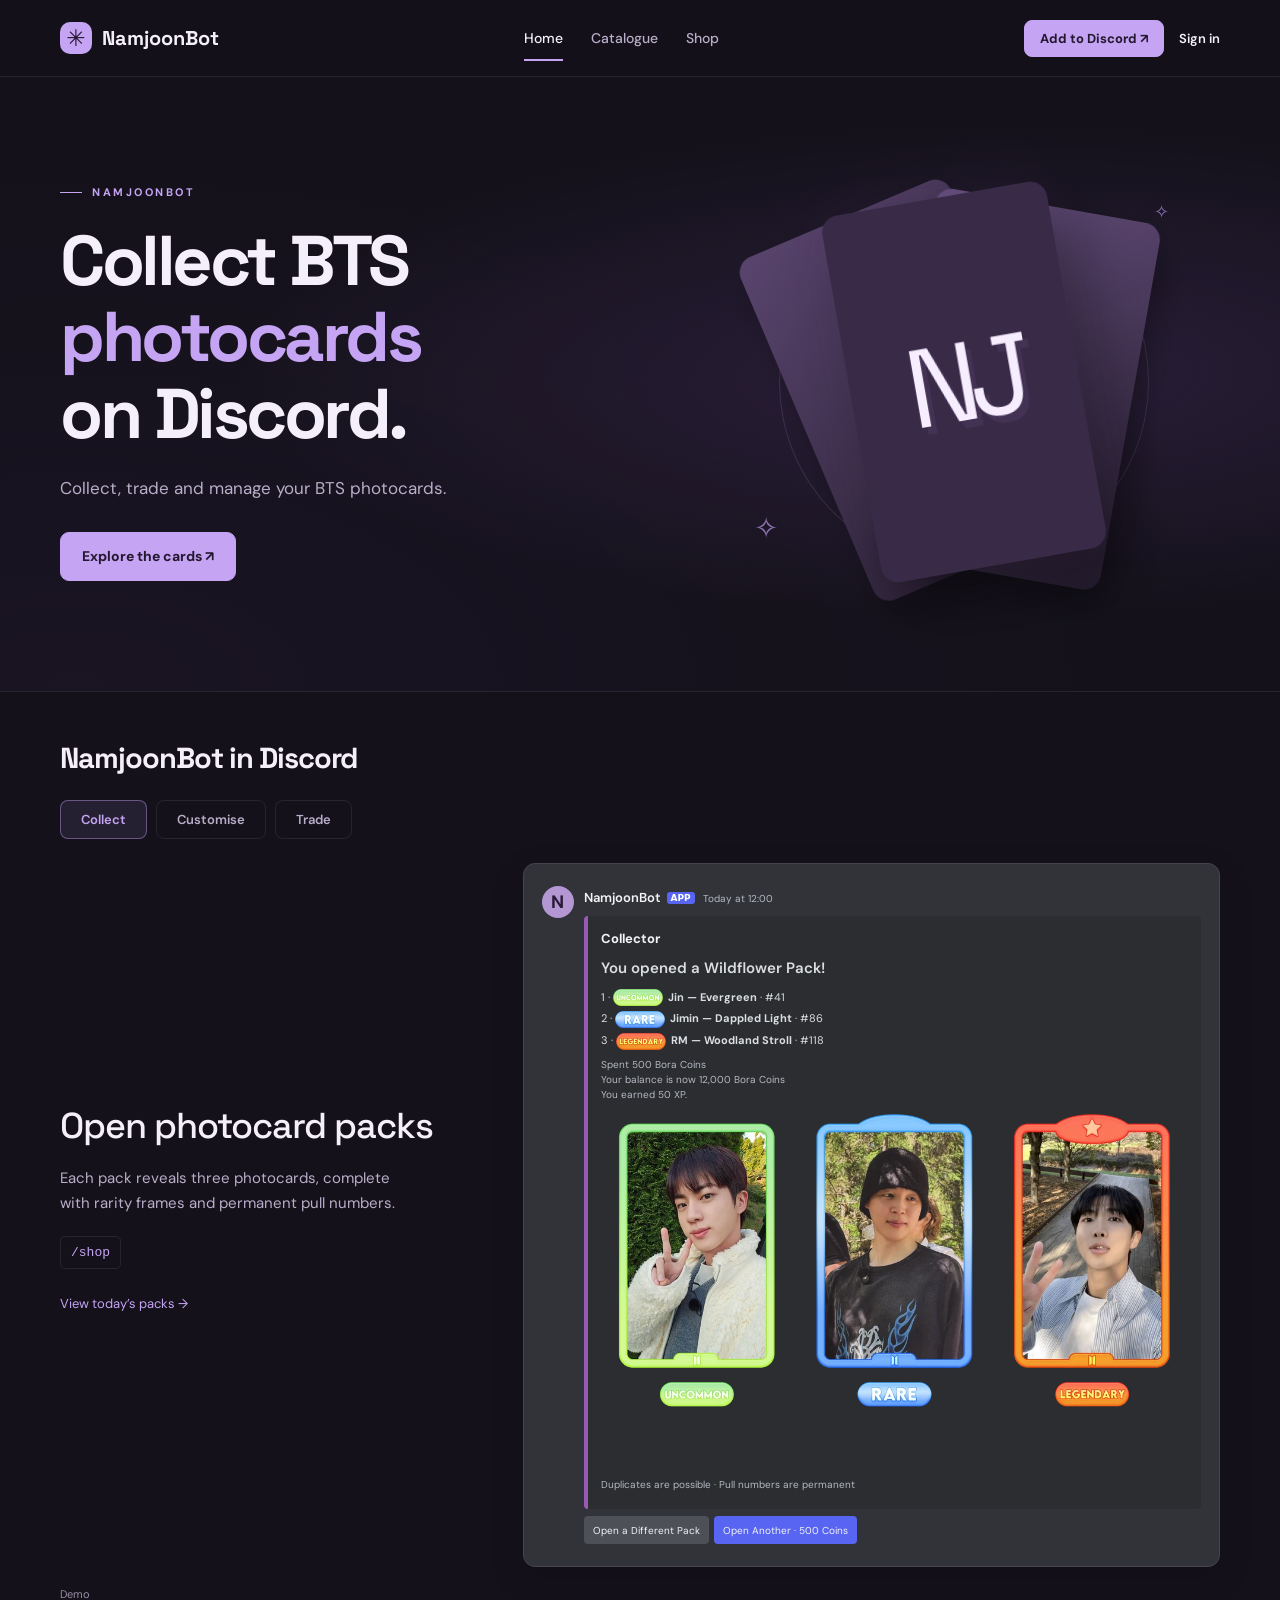
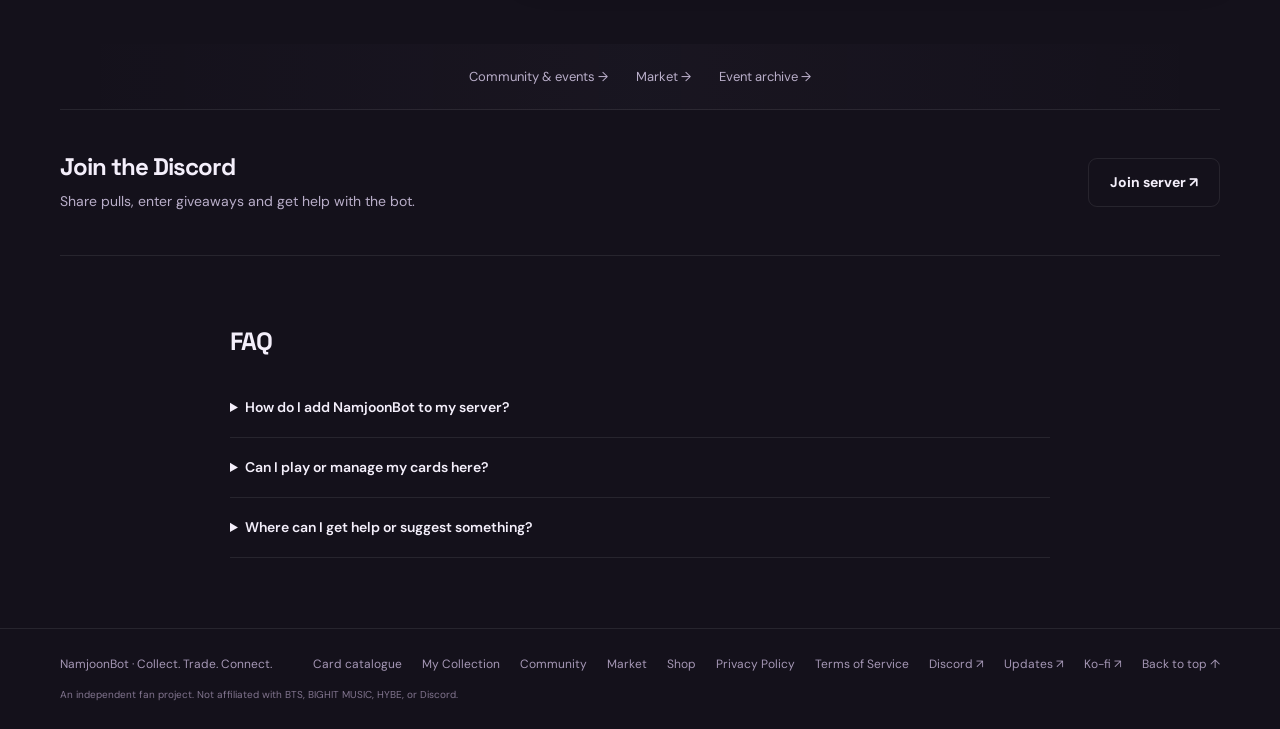
==== index.html @ 5e08df15 "Refresh cached preview controls with the profile styles update" ====
<!doctype html>
<html lang="en">
<head>
<meta charset="utf-8">
<meta name="viewport" content="width=device-width,initial-scale=1">
<meta name="theme-color" content="#181321">
<meta name="description" content="A BTS photocard collecting bot for Discord. Collect, trade, and customise your profile.">
<title>NamjoonBot</title>
<meta property="og:type" content="website">
<meta property="og:site_name" content="NamjoonBot">
<meta property="og:title" content="NamjoonBot">
<meta property="og:description" content="A BTS photocard collecting bot for Discord. Collect, trade, and customise your profile.">
<meta property="og:url" content="https://namjoonbot.xyz/">
<meta property="og:image" content="https://namjoonbot.xyz/assets/namjoonbot-share-original.png">
<meta property="og:image:secure_url" content="https://namjoonbot.xyz/assets/namjoonbot-share-original.png">
<meta property="og:image:type" content="image/png">
<meta property="og:image:width" content="1914">
<meta property="og:image:height" content="693">
<meta property="og:image:alt" content="NamjoonBot homepage with BTS photocard artwork and collecting information">
<meta name="twitter:card" content="summary_large_image">
<meta name="twitter:title" content="NamjoonBot">
<meta name="twitter:description" content="A BTS photocard collecting bot for Discord. Collect, trade, and customise your profile.">
<meta name="twitter:image" content="https://namjoonbot.xyz/assets/namjoonbot-share-original.png">
<meta name="twitter:image:alt" content="NamjoonBot homepage with BTS photocard artwork and collecting information">
<style>
@import url('https://fonts.googleapis.com/css2?family=DM+Sans:wght@400;500;600;700&family=Space+Grotesk:wght@400;500;600;700&display=swap');
:root{--bg:#14111b;--surface:#1d1827;--ink:#f4effb;--muted:#b9aec9;--purple:#c5a4f4;--line:#ffffff15;--green:#bce2ce}
*{box-sizing:border-box}html{scroll-behavior:smooth;scroll-padding-top:95px}body{margin:0;background:var(--bg);color:var(--ink);font:16px/1.65 'DM Sans',sans-serif}a{color:inherit;text-decoration:none}button{font:inherit}h1,h2,h3,p{margin:0}h1,h2,h3,.brand{font-family:'Space Grotesk',sans-serif}a:focus-visible,summary:focus-visible{outline:3px solid var(--purple);outline-offset:6px}::selection{background:#9a72ce;color:white}.wrap{width:min(1160px,calc(100% - 48px));margin:auto}.skip{position:absolute;left:16px;top:-100px;background:var(--purple);color:#17101f;padding:12px;z-index:20}.skip:focus{top:10px}
header{position:sticky;top:0;z-index:10;border-bottom:1px solid var(--line);background:#14111bf2;backdrop-filter:blur(15px)}nav{min-height:82px;display:flex;align-items:center;justify-content:space-between;gap:24px}.brand{font-weight:700;font-size:21px;display:flex;align-items:center;gap:12px}.logo{width:35px;height:35px;border-radius:12px;display:grid;place-items:center;background:var(--purple);color:#21152f;font-size:22px}.nav-links{display:flex;gap:28px;align-items:center;font-size:14px}.nav-links a{color:var(--muted)}.nav-links a:hover{color:var(--ink)}.btn{display:inline-flex;align-items:center;justify-content:center;gap:10px;border:1px solid var(--line);padding:12px 21px;border-radius:9px;font-weight:700;font-size:14px;transition:transform .2s,background .2s}.btn:hover{transform:translateY(-2px);background:#ffffff0b}.btn.primary{background:var(--purple);color:#24182f;border-color:var(--purple)}.btn.primary:hover{background:#d6bafa}.nav-links .btn{color:#24182f;padding:9px 17px}
.hero{position:relative;overflow:hidden;border-bottom:1px solid var(--line);background:radial-gradient(ellipse at 80% 40%,#7c4eb324,transparent 55%)}.hero-grid{display:grid;grid-template-columns:1.15fr 1fr;align-items:center;gap:45px;padding:92px 0 94px}.eyebrow{text-transform:uppercase;font-size:11px;font-weight:700;letter-spacing:2.5px;color:var(--purple);display:flex;align-items:center;gap:10px}.eyebrow:before{content:'';width:22px;height:1px;background:currentColor}h1{font-size:clamp(45px,5.5vw,74px);line-height:1.08;letter-spacing:-3.5px;margin:22px 0}h1 span{color:var(--purple)}.lead{color:var(--muted);max-width:460px;font-size:17px}.actions{display:flex;gap:12px;flex-wrap:wrap;margin-top:30px}.hero-note{color:#9587a6;font-size:12px;margin-top:21px}
.art{position:relative;min-height:390px;display:grid;place-items:center}.orbit{position:absolute;width:340px;height:340px;border:1px solid #c5a4f422;border-radius:50%}.orbit:before{content:'';position:absolute;inset:32px;border:1px dashed #c5a4f422;border-radius:50%}.orbit:after{content:'✦';position:absolute;right:29px;top:38px;color:var(--purple);font-size:25px}.photocard{width:215px;height:300px;border:1px solid #e2c6ff70;border-radius:17px;transform:rotate(-10deg);background:linear-gradient(145deg,#cebbe8,#8971aa 45%,#342740);padding:13px;box-shadow:20px 28px 70px #0007;position:relative}.photocard:before{content:'';position:absolute;inset:10px;border:1px solid #ffffff4a;border-radius:11px}.card-art{height:220px;display:grid;place-items:center;overflow:hidden;position:relative;background:radial-gradient(ellipse at 50% 100%,#d7c8ec66,transparent 60%);border-radius:8px}.monogram{font-family:'Space Grotesk',sans-serif;font-size:111px;letter-spacing:-14px;margin-left:-12px;color:#f6edff;line-height:1;text-shadow:5px 8px 0 #5a426b55}.card-art:before,.card-art:after{position:absolute;color:#efe1ff;content:'✧';font-size:45px;top:8px;right:9px}.card-art:after{top:auto;right:auto;bottom:12px;left:10px;font-size:24px}.card-caption{text-align:center;letter-spacing:4px;font-size:9px;color:white;margin-top:14px}.float{position:absolute;background:#251e31;border:1px solid #ffffff20;border-radius:11px;padding:12px 17px;box-shadow:0 12px 30px #0003;font-size:12px}.float strong{display:block;font-size:13px}.float small{color:var(--muted)}.float-one{left:0;top:42px;transform:rotate(-3deg)}.float-two{right:0;bottom:34px;transform:rotate(4deg)}.float .spark{color:var(--purple);margin-right:6px}.ribbon{display:flex;justify-content:center;gap:34px;border-bottom:1px solid var(--line);padding:17px 12px;color:var(--muted);font-size:11px;letter-spacing:1.5px;text-transform:uppercase}.ribbon span:before{content:'✦';color:var(--purple);margin-right:15px}
section{padding:70px 0}.section-head{display:flex;align-items:end;justify-content:space-between;gap:25px;margin-bottom:28px}h2{font-size:32px;letter-spacing:-1px;line-height:1.25}.section-head p{color:var(--muted);font-size:14px;margin-top:8px}.small-label{font-size:10px;letter-spacing:1.8px;text-transform:uppercase;color:var(--muted)}.news-grid{display:grid;grid-template-columns:1.45fr 1fr;gap:22px}.panel{border:1px solid var(--line);background:var(--surface);border-radius:15px;overflow:hidden}.feature-visual{min-height:176px;display:flex;align-items:center;justify-content:space-between;padding:30px 34px;background:linear-gradient(115deg,#3a294f,#272031);position:relative;overflow:hidden}.feature-visual span{font-family:'Space Grotesk',sans-serif;font-size:37px;line-height:1.05;letter-spacing:-1px;color:#e9d9fb;z-index:1}.feature-visual .star{font-size:95px;line-height:1;color:#b698d5;transform:rotate(13deg)}.panel-body{padding:27px 30px}.meta{display:flex;gap:13px;align-items:center;font-size:11px;color:var(--muted);margin-bottom:14px}.tag{background:#c5a4f419;color:var(--purple);padding:3px 9px;border-radius:5px;font-weight:700}.panel h3{font-size:22px;line-height:1.3;margin-bottom:12px}.panel p{color:var(--muted);font-size:14px}.text-link{display:inline-block;color:var(--purple);font-size:13px;font-weight:700;margin-top:23px}.side-panel{padding:30px;display:flex;flex-direction:column}.side-icon{font-size:31px;color:var(--purple);margin-bottom:23px}.side-panel .meta{margin-top:auto;padding-top:28px;margin-bottom:0}.side-panel h3{font-size:25px}.side-panel ul{padding-left:18px;margin:17px 0 0;color:var(--muted);font-size:14px}.side-panel li{padding:4px 0}
.community{padding-top:5px}.community-grid{display:grid;grid-template-columns:1fr .85fr;gap:60px;align-items:center;background:linear-gradient(120deg,#251c32,#1b1722);border:1px solid var(--line);border-radius:17px;padding:45px}.community h2{font-size:37px;margin:16px 0}.community p{color:var(--muted);font-size:15px;max-width:430px}.invite-card{background:#17131f;border:1px solid #ffffff19;border-radius:13px;padding:28px}.invite-top{display:flex;align-items:center;gap:14px;margin:19px 0}.server-icon{width:58px;height:58px;border-radius:17px;background:#b79bd6;color:#24162f;display:grid;place-items:center;font-family:'Space Grotesk',sans-serif;font-size:30px;font-weight:700}.invite-card h3{font-size:20px}.invite-card p{font-size:12px}.invite-card .btn{width:100%;margin-top:20px;background:#c5a4f4;color:#24182f}.server-details{flex-wrap:wrap;border-top:1px solid var(--line);padding-top:16px;display:flex;gap:16px;font-size:11px;color:var(--muted)}.server-details span:before{content:'✦';color:var(--purple);margin-right:6px}.faq{padding-top:0;max-width:820px;margin:auto}.faq h2{font-size:25px;margin-bottom:20px}details{border-bottom:1px solid var(--line);padding:18px 0}summary{cursor:pointer;font-size:14px;font-weight:600}details p{color:var(--muted);font-size:14px;margin-top:12px}details a{text-decoration:underline;color:var(--purple)}footer{border-top:1px solid var(--line);padding:26px 0}.footer-row{display:flex;justify-content:space-between;gap:20px;font-size:12px;color:#a597b5}.footer-links{display:flex;gap:20px}.footer-note{font-size:10px;color:#82758f;margin-top:12px}iframe{width:100%;height:360px;border:0;border-radius:10px;margin-top:20px}
@media(max-width:850px){.hero-grid{gap:15px}.float-one{left:-10px}.float-two{right:-10px}.community-grid{gap:25px;padding:30px}.hero-grid{padding:70px 0}h1{letter-spacing:-2px}.nav-links{gap:17px}.ribbon{gap:18px}}
@media(max-width:640px){.wrap{width:calc(100% - 36px)}nav{min-height:72px;gap:10px}.brand{font-size:17px;gap:8px}.logo{width:30px;height:30px;font-size:18px}.nav-links>a:not(.btn){display:none}.nav-links .btn{font-size:12px;padding:8px 11px}.hero-grid{grid-template-columns:1fr;padding:54px 0 30px;gap:10px}h1{font-size:52px}.lead{font-size:15px}.art{min-height:350px;max-width:360px;width:100%;margin:auto}.photocard{width:190px;height:270px}.card-art{height:190px}.orbit{width:290px;height:290px}.float{font-size:11px;padding:10px 13px}.float strong{font-size:12px}.float-one{left:0}.float-two{right:0}.ribbon{gap:15px;font-size:9px;letter-spacing:.5px;flex-wrap:wrap}.ribbon span:before{margin-right:7px}section{padding:47px 0}.section-head{align-items:start}.section-head>.small-label{display:none}h2{font-size:28px}.news-grid,.community-grid{grid-template-columns:1fr}.panel-body,.side-panel{padding:24px}.community-grid{padding:25px;gap:28px}.community h2{font-size:31px}.invite-card{padding:23px}.footer-row{flex-direction:column;gap:12px}}
@media(prefers-reduced-motion:reduce){html{scroll-behavior:auto}.btn{transition:none}}

.live-grid{display:grid;grid-template-columns:1fr 1fr;gap:22px}.live-panel{padding:28px}.live-panel h3{margin:15px 0}.live-panel select{background:#14111b;color:var(--ink);border:1px solid #ffffff35;border-radius:7px;padding:10px;font:inherit;max-width:100%;margin:12px 0;width:100%}.live-status{color:var(--muted);font-size:12px;margin-top:10px}.live-event{padding:18px 0;border-bottom:1px solid var(--line)}.live-event p{margin:8px 0}.live-event progress{width:100%;height:16px;accent-color:var(--purple)}.live-board{width:100%;border-collapse:collapse;font-size:14px}.live-board th,.live-board td{padding:10px 5px;text-align:left;border-bottom:1px solid var(--line)}.live-board td:last-child,.live-board th:last-child{text-align:right}.live-board caption{text-align:left;font-size:12px;color:var(--muted);padding-bottom:10px}.live-board td{overflow-wrap:anywhere}.live-milestones{font-size:12px;color:var(--muted);padding-left:18px}.live-milestones li{padding:4px 0}@media(max-width:640px){.live-grid{grid-template-columns:1fr}}

.player-cell{display:flex;align-items:center;gap:9px;text-align:left}.player-avatar{width:30px;height:30px;border-radius:50%;object-fit:cover;flex-shrink:0;background:#49345e}.avatar-fallback{display:inline-grid;place-items:center;color:var(--purple);font-size:12px;font-weight:700}.event-title{display:flex;align-items:center;gap:12px}.event-badge{width:48px;height:48px;object-fit:contain;flex-shrink:0}.pull-grid{display:grid;grid-template-columns:repeat(3,minmax(0,1fr));gap:16px}.pull-item{padding:18px;display:flex;gap:16px;align-items:center;min-width:0}.pull-art{width:90px;aspect-ratio:5/7;object-fit:contain;border-radius:8px;flex-shrink:0;background:#30203f}.pull-info{min-width:0}.pull-info h3{font-size:16px;line-height:1.35;margin:10px 0 5px;overflow-wrap:anywhere}.pull-info p{font-size:12px}.pull-time{display:block;color:var(--muted);font-size:11px;margin-top:8px}.pull-label{color:var(--purple);font-size:9px;letter-spacing:1px;text-transform:uppercase}.pull-new{animation:pull-arrive .6s ease-out}.pull-empty{color:var(--muted);font-size:14px}.art-unavailable{display:grid;place-items:center;text-align:center;font-size:10px;color:var(--muted);padding:7px}.timeline-section{padding-top:5px}@keyframes pull-arrive{from{transform:translateY(10px);opacity:.3}to{transform:translateY(0);opacity:1}}@media(max-width:1000px){.pull-grid{grid-template-columns:repeat(2,minmax(0,1fr))}}@media(max-width:640px){.pull-grid{grid-template-columns:1fr}.pull-art{width:100px}}@media(prefers-reduced-motion:reduce){.pull-new{animation:none}}

.candy-leaders{margin-top:25px;padding-top:22px;border-top:1px solid var(--line)}.candy-leaders h4{font-family:'Space Grotesk',sans-serif;font-size:19px;margin:0 0 8px}.reward-callout{background:linear-gradient(110deg,#69417a44,#b98c4722);border:1px solid #d5b4f445;border-radius:10px;padding:14px;margin:15px 0}.reward-callout strong{display:block;color:#e5c6ff;font-size:14px}.reward-callout p{font-size:12px;margin:5px 0!important}.candy-row{display:flex;align-items:center;gap:10px;padding:11px 9px;border-bottom:1px solid var(--line);border-radius:6px}.candy-row.top-five{background:#c5a4f40b;border-left:2px solid var(--purple);margin:5px 0}.candy-rank{font-size:12px;min-width:22px;color:var(--muted)}.top-five .candy-rank{color:var(--purple);font-weight:700}.candy-person{min-width:0;flex:1}.candy-person .player-cell>span:last-child{overflow-wrap:anywhere}.candy-score{text-align:right;white-space:nowrap;font-size:12px}.candy-score small{display:block;color:var(--muted);font-size:10px}.reward-spot{display:block;color:var(--purple);font-size:9px;padding-left:39px}.candy-divider{font-size:10px;letter-spacing:1px;text-transform:uppercase;color:var(--muted);padding:17px 0 8px}.card-art .hero-image{position:absolute;inset:0;width:100%;height:100%;object-fit:cover;opacity:0;transition:opacity .65s ease}.card-art.has-art .hero-image.ready{opacity:1}.card-art.has-art .monogram,.card-art.has-art:before,.card-art.has-art:after{visibility:hidden}.photocard{transform:perspective(900px) rotateX(var(--tilt-y,0deg)) rotateY(var(--tilt-x,0deg)) rotate(-10deg);transition:transform .18s ease-out;will-change:transform}.float-one{transform:translate(var(--float-x,0px),var(--float-y,0px)) rotate(-3deg);transition:transform .2s ease-out}.float-two{transform:translate(calc(var(--float-x,0px) * -0.7),calc(var(--float-y,0px) * -0.7)) rotate(4deg);transition:transform .25s ease-out}@media(prefers-reduced-motion:reduce){.card-art .hero-image{transition:none}.photocard{transform:rotate(-10deg);transition:none}.float-one{transform:rotate(-3deg);transition:none}.float-two{transform:rotate(4deg);transition:none}}

.live-grid{align-items:start}.live-column{display:grid;gap:22px;min-width:0}.candy-panel{min-width:0}.candy-panel .candy-leaders{margin-top:0;padding-top:0;border-top:0}.live-event:last-child{border-bottom:0;padding-bottom:0}
.photocard{padding:0;width:215px;height:auto;aspect-ratio:5/7;border-radius:17px;overflow:hidden;border:1px solid #e2c6ff70;background:#392a48}.photocard:before{display:none}.card-art{position:absolute;inset:0;width:100%;height:100%;border-radius:inherit;background:none}.card-art .hero-image{border-radius:inherit;object-fit:cover}.card-art .monogram{position:absolute;inset:0;display:grid;place-items:center;margin:0;letter-spacing:-12px}.card-art:before,.card-art:after{display:none}@media(max-width:640px){.photocard{width:190px;height:auto}}

/* Source PNGs include a transparent print margin: crop it inside the rounded shell. */
.photocard{aspect-ratio:797/1299;border:0;border-radius:17px}
.card-art .hero-image{inset:auto;left:-13%;top:-8%;width:126%;height:116%;max-width:none;object-fit:fill;border-radius:0}
.live-grid{align-items:stretch}.rankings-panel,.event-panel{height:720px;display:flex;flex-direction:column;min-width:0}
.rankings-panel #live-board{min-height:0;overflow-y:auto;flex:1;scrollbar-width:thin;scrollbar-color:#9371b3 #21182c}
.event-scroll{flex:1;min-height:0;overflow-y:auto;padding-right:12px;overscroll-behavior-y:contain;scrollbar-gutter:stable;scrollbar-width:thin;scrollbar-color:#9371b3 #21182c}
.event-scroll:focus-visible{outline:2px solid var(--purple);outline-offset:4px;border-radius:5px}
.event-scroll .live-event{padding-top:4px}.candy-section{margin-top:24px;padding-top:24px;border-top:1px solid var(--line)}
.candy-section .candy-leaders{margin:0;padding:0;border:0}.candy-section h3{font-size:22px}
.scroll-note{font-size:11px!important;color:var(--muted);padding-top:12px;border-top:1px solid var(--line);margin-top:12px!important}
@media(max-width:640px){.rankings-panel{height:620px}.event-panel{height:720px}}
.ribbon{flex-wrap:wrap;column-gap:26px;row-gap:11px;padding:19px 24px}.ribbon span{white-space:nowrap}@media(max-width:640px){.ribbon{column-gap:16px;row-gap:10px;padding:17px 18px}}
.footer-links{flex-wrap:wrap}
.nav-links{flex-wrap:wrap;gap:20px}@media(max-width:640px){nav{flex-wrap:wrap;padding:12px 0}.nav-links{width:100%;justify-content:flex-start;gap:16px}.nav-links>a.account-link{display:inline-flex}}

/* Seasonal colour stays inside the event, with the site's lavender foundation. */
.live-event{border:1px solid var(--line);border-radius:12px;padding:18px!important;margin-bottom:16px;background:#c5a4f405}
.event-phase{display:inline-flex;align-items:center;gap:7px;font-size:9px;font-weight:700;letter-spacing:1.4px;text-transform:uppercase;color:var(--purple);margin-bottom:14px}
.event-phase::before{content:"";width:5px;height:5px;border-radius:50%;background:currentColor}
.live-event[data-season="halloween"]{--event-accent:#f19b9f;background:radial-gradient(ellipse at 100% 0,#a7193040,transparent 65%),linear-gradient(135deg,#3b0e18,#100d11 85%);border-color:#c9485d55;box-shadow:inset 0 1px 0 #ffffff06}
.live-event[data-season="halloween"] .event-phase{color:var(--event-accent)}
.live-event[data-season="halloween"] .event-badge{filter:drop-shadow(0 3px 8px #be294540)}
.live-event[data-season="halloween"] progress{accent-color:var(--event-accent)}
.live-event[data-season="halloween"] progress::-webkit-progress-bar{background:#ffffff10;border-radius:20px}
.live-event[data-season="halloween"] progress::-webkit-progress-value{background:linear-gradient(90deg,#7e1e32,#ed7c88);border-radius:20px}
.live-event[data-season="halloween"] progress::-moz-progress-bar{background:linear-gradient(90deg,#7e1e32,#ed7c88);border-radius:20px}
.live-event progress{border:0;border-radius:20px;overflow:hidden;background:#ffffff10}
.live-event .event-title strong{line-height:1.4}
.live-event .live-milestones{padding-left:18px;line-height:1.6}




.kofi-float{position:fixed;right:24px;bottom:24px;z-index:15;display:flex;align-items:center;gap:10px;padding:12px 18px;border:1px solid #dcc4fa66;border-radius:50px;background:var(--purple);color:#24182f;font-size:14px;font-weight:700;box-shadow:0 6px 26px #0005}.kofi-float:hover{background:#d6bafa}.kofi-float-icon{font-size:20px;line-height:1}.kofi-tooltip{position:absolute;right:0;bottom:calc(100% + 12px);width:260px;padding:15px 18px;border:1px solid #c5a4f445;border-radius:12px;background:#251e31;color:var(--ink);box-shadow:0 8px 30px #0005;font-size:13px;font-weight:400;line-height:1.6;opacity:0;visibility:hidden;transform:translateY(5px);transition:opacity .18s,transform .18s,visibility .18s;pointer-events:none}.kofi-tooltip strong{display:block;color:var(--purple);margin-bottom:4px}.kofi-float:hover .kofi-tooltip,.kofi-float:focus-visible .kofi-tooltip{opacity:1;visibility:visible;transform:translateY(0)}@media(max-width:640px){.kofi-float{right:16px;bottom:16px;padding:10px 15px;font-size:12px}.kofi-tooltip{width:230px}}@media(hover:none){.kofi-float{flex-wrap:wrap;max-width:220px;border-radius:16px;gap:4px 8px}.kofi-touch-note{display:block!important;width:100%;font-size:11px;font-weight:400}.kofi-tooltip{display:none}}.kofi-touch-note{display:none}@media(prefers-reduced-motion:reduce){.kofi-tooltip{transition:none}}


/* A scrollable trail of sightings, with deliberate opt-in reveals. */
#pull-timeline{overflow-x:auto;overscroll-behavior-x:contain;scroll-snap-type:x proximity;scrollbar-width:thin;scrollbar-color:#9371b3 #21182c;padding:6px 0 18px}
#pull-timeline:focus-visible{outline:2px solid var(--purple);outline-offset:5px;border-radius:10px}
.pull-grid{display:flex;gap:18px;position:relative;padding-top:24px;align-items:stretch;width:max-content;min-width:100%}
.pull-grid:before{content:"";position:absolute;top:6px;left:0;right:0;height:1px;background:linear-gradient(90deg,#c5a4f470,#c5a4f420)}
.pull-item{position:relative;flex:0 0 330px;scroll-snap-align:start;overflow:visible;padding:20px}
.pull-item:before{content:"";position:absolute;left:28px;top:-23px;width:9px;height:9px;border-radius:50%;background:var(--purple);box-shadow:0 0 0 5px #c5a4f417}
.pull-art{width:96px;height:auto}
.pull-hidden{display:grid;place-items:center;align-content:center;gap:7px;min-height:135px;border:1px solid #c5a4f435;background:radial-gradient(ellipse at 50% 30%,#c5a4f41c,transparent 70%),#21182c;color:var(--purple);text-align:center}
.pull-hidden .mystery-mark{font-size:32px;line-height:1}
.pull-hidden small{font-size:9px;letter-spacing:1.2px;text-transform:uppercase}
.spoiler-toggle{display:inline-flex;align-items:center;gap:10px;flex-shrink:0;cursor:pointer;font-size:13px;color:var(--muted);position:relative;min-height:44px}
.spoiler-toggle input{position:absolute;left:0;top:8px;width:42px;height:26px;opacity:0;margin:0;cursor:pointer}
.switch-track{width:42px;height:26px;border:1px solid #ffffff35;background:#30263e;border-radius:20px;padding:3px;transition:background .2s}
.switch-track:before{content:"";display:block;width:18px;height:18px;border-radius:50%;background:#c7bbd6;transition:transform .2s}
.spoiler-toggle input:checked+.switch-track{background:var(--purple);border-color:var(--purple)}
.spoiler-toggle input:checked+.switch-track:before{transform:translateX(16px);background:#24182f}
.spoiler-toggle input:focus-visible+.switch-track{outline:3px solid var(--purple);outline-offset:4px}
.spoiler-note,.timeline-hint{color:var(--muted);font-size:12px}
.spoiler-note{margin:-12px 0 18px}.timeline-hint{margin-top:10px}
@media(max-width:640px){.timeline-section .section-head{flex-direction:column;gap:12px}.pull-item{flex-basis:285px;padding:17px;gap:12px}.pull-art{width:85px}.pull-hidden{min-height:119px}.spoiler-note{margin-top:-10px}}
@media(prefers-reduced-motion:reduce){.switch-track,.switch-track:before{transition:none}}
.player-identity{display:inline-flex;align-items:center;gap:5px 7px;flex-wrap:wrap;min-width:0}
.player-name{overflow-wrap:anywhere;min-width:0}
.supporter-pill{display:inline-flex;align-items:center;gap:3px;flex-shrink:0;white-space:nowrap;border-radius:999px;padding:2px 8px;background:linear-gradient(115deg,#63418e,#82529c);border:1px solid #d6b1f552;color:#fff0ff;font-size:10px;font-weight:700;line-height:1.6;letter-spacing:.15px}

.community-counters{margin-top:25px;padding:25px;border:1px solid var(--line);border-radius:16px;background:linear-gradient(120deg,#281e3544,#1d1827)}
.counter-heading{display:flex;justify-content:space-between;align-items:center;gap:20px;margin-bottom:20px}.counter-heading h3{font-size:19px}.counter-heading p{color:var(--muted);font-size:12px;margin-top:5px}
.counter-period{display:grid;gap:5px;flex-shrink:0;color:var(--muted);font-size:11px}.counter-period select{width:auto;min-width:140px;margin:0;padding:8px 12px}
.counter-grid{display:grid;grid-template-columns:repeat(4,minmax(0,1fr));gap:12px}.counter-card{min-width:0;position:relative;padding:20px 16px;border:1px solid #c5a4f420;border-radius:12px;background:#14111b66}
.counter-label{display:block;font-size:12px;color:var(--muted)}.counter-card strong{display:block;font-family:'Space Grotesk',sans-serif;font-size:clamp(23px,2.8vw,35px);letter-spacing:-1px;line-height:1.3;margin:9px 0;color:var(--ink);overflow-wrap:anywhere}
.counter-hint{display:block;font-size:10px;color:#c5a4f4}.counter-footnote{font-size:10px;color:var(--muted);margin-top:15px}
.counter-card details{border:0;padding:0}.counter-card summary{display:block;list-style:none;cursor:pointer}.counter-card summary::-webkit-details-marker{display:none}.counter-card summary:focus-visible{outline:2px solid var(--purple);outline-offset:5px;border-radius:4px}
.rarity-tooltip{display:none;position:absolute;left:0;top:calc(100% - 2px);width:320px;max-width:calc(100vw - 72px);padding:20px;z-index:9;border:1px solid #c5a4f45c;border-radius:12px;background:#251c32;box-shadow:0 12px 35px #0007}
.counter-card details[open]+.rarity-tooltip,.counter-card:focus-within>.rarity-tooltip{display:block}
@media(hover:hover){.counter-card:hover>.rarity-tooltip{display:block}}
.counter-card[data-dismissed]>.rarity-tooltip{display:none}
.rarity-tooltip h4{margin:0;font-size:14px}.rarity-tooltip p{font-size:10px;color:var(--muted);margin:5px 0 12px}
.rarity-row{display:grid;grid-template-columns:1fr auto;gap:5px 12px;font-size:11px;margin:10px 0}.rarity-row .rarity-bar{grid-column:1/-1;height:3px;border-radius:3px;background:#ffffff12;overflow:hidden}.rarity-fill{height:100%;background:linear-gradient(90deg,#9970d1,#e5bdf5);border-radius:3px}
@media(max-width:900px){.counter-grid{grid-template-columns:repeat(2,minmax(0,1fr))}}
@media(max-width:480px){.community-counters{padding:17px}.counter-heading{align-items:start;flex-direction:column;gap:12px}.counter-heading h3{font-size:17px}.counter-card{padding:14px 11px}.counter-period{width:100%}.counter-period select{width:100%}.rarity-tooltip{max-width:calc(100vw - 70px)}}


/* Match the time filter to the community panels while keeping native keyboard controls. */
.counter-period{gap:7px;font-size:10px;font-weight:700;letter-spacing:.8px}
.counter-period select{appearance:none;-webkit-appearance:none;color:#f4effb;font:600 12px/1.5 'DM Sans',sans-serif;letter-spacing:0;min-width:160px;padding:10px 38px 10px 14px;border:1px solid #c5a4f44d;border-radius:11px;background-color:#281f35;background-image:url("data:image/svg+xml,%3Csvg xmlns='http://www.w3.org/2000/svg' width='14' height='14' viewBox='0 0 24 24' fill='none' stroke='%23d9b9ff' stroke-width='2' stroke-linecap='round' stroke-linejoin='round'%3E%3Cpath d='m6 9 6 6 6-6'/%3E%3C/svg%3E"),linear-gradient(120deg,#362743,#211a2d);background-repeat:no-repeat;background-position:right 13px center,center;background-size:14px,100%;box-shadow:inset 0 1px 0 #ffffff08,0 4px 12px #0002;cursor:pointer;transition:border-color .18s,box-shadow .18s}
.counter-period select:hover{border-color:#c5a4f48c}.counter-period select:focus-visible{outline:2px solid var(--purple);outline-offset:3px;box-shadow:0 0 0 5px #c5a4f415}
.counter-period select:disabled{opacity:.55;cursor:wait}.counter-period option{background:#281f35;color:#f4effb}
@media(prefers-reduced-motion:reduce){.counter-period select{transition:none}}


.counter-readable{position:absolute;width:1px;height:1px;padding:0;margin:-1px;overflow:hidden;clip-path:inset(50%);white-space:nowrap;border:0}
.flip-strip{display:inline-flex;align-items:center;gap:2px;max-width:100%;font-variant-numeric:tabular-nums;letter-spacing:0}
.flip-digit{position:relative;display:inline-block;width:.65em;line-height:1.25;perspective:180px;overflow:hidden;border-radius:4px;background:linear-gradient(#c5a4f40b 49%,#0003 50%,#ffffff05 52%);box-shadow:inset 0 0 0 1px #c5a4f410}
.flip-face{display:block;text-align:center;transform-origin:50% 50%;backface-visibility:hidden}
.flip-outgoing{position:absolute;inset:0;pointer-events:none}
.flip-separator{display:inline-block;width:.25em;line-height:1.25}
@media(max-width:480px){.flip-strip{gap:1px}.counter-card strong:has(.flip-strip){font-size:clamp(18px,5.6vw,26px)}}

select[hidden]{display:none!important}
.themed-select{position:relative;width:100%;margin:10px 0 16px}.counter-period .themed-select{min-width:160px;margin:0}
.themed-select-trigger{display:flex;align-items:center;justify-content:space-between;gap:16px;width:100%;min-height:43px;padding:10px 14px;color:#f4effb;font:600 12px/1.5 'DM Sans',sans-serif;text-align:left;border:1px solid #c5a4f44d;border-radius:11px;background:linear-gradient(120deg,#362743,#211a2d);box-shadow:inset 0 1px 0 #ffffff08,0 4px 12px #0002;cursor:pointer;transition:border-color .18s,box-shadow .18s}
.themed-select-trigger:hover,.themed-select-trigger[aria-expanded=true]{border-color:#c5a4f49c;box-shadow:0 0 0 3px #c5a4f40b}
.themed-select-trigger:focus-visible{outline:2px solid var(--purple);outline-offset:3px}
.themed-select-trigger:disabled{opacity:.55;cursor:wait}.themed-select-value{min-width:0;overflow-wrap:anywhere}
.themed-select-arrow{font-size:20px;color:#d9b9ff;line-height:1;transition:transform .18s}.themed-select-trigger[aria-expanded=true] .themed-select-arrow{transform:rotate(180deg)}
.themed-select-menu{position:fixed;z-index:1000;overflow:auto;overscroll-behavior:contain;padding:6px;border:1px solid #c5a4f45c;border-radius:12px;background:linear-gradient(135deg,#30243e,#201a2b);box-shadow:0 15px 45px #0008,inset 0 1px 0 #ffffff08;scrollbar-width:thin;scrollbar-color:#a881ce55 transparent}
.themed-select-menu[hidden]{display:none}
.themed-select-option{display:flex;align-items:center;justify-content:space-between;gap:15px;min-height:42px;padding:10px 12px;border-radius:8px;color:#d7cbe3;font:500 12px/1.5 'DM Sans',sans-serif;cursor:pointer}
.themed-select-option.is-active{background:#c5a4f418;color:#fff}.themed-select-option[aria-selected=true]{background:linear-gradient(110deg,#a979d83b,#9c67d41c);color:#f4e3ff;font-weight:700}
.themed-select-tick{color:#d9b9ff;opacity:0}.themed-select-option[aria-selected=true] .themed-select-tick{opacity:1}
@media(prefers-reduced-motion:reduce){.themed-select-trigger,.themed-select-arrow{transition:none}}

.events-panel-header{display:flex;align-items:center;justify-content:space-between;gap:16px;flex-wrap:wrap}.event-archive-link{display:inline-flex;align-items:center;gap:6px;white-space:nowrap;font-size:12px;font-weight:500;color:var(--muted);transition:color .2s}.event-archive-link:hover{color:var(--purple)}.event-archive-link span{color:var(--purple)}.event-panel>h3{margin-bottom:24px}@media(max-width:400px){.events-panel-header{gap:10px}.event-archive-link{font-size:11px}.events-panel-header .eyebrow{font-size:9px;letter-spacing:1.5px}}
</style>

<link rel="stylesheet" href="./homepage.css?v=20261105-stack">
<link rel="stylesheet" href="./site-qol.css?v=20261105"><link rel="stylesheet" href="./member-header.css?v=20261105-nav"><link rel="stylesheet" href="./discord-features.css?v=20261105-profile-looks"></head>
<body>
<a class="skip" href="#main">Skip to content</a>
<header class="member-header"><nav class="member-inner" aria-label="Main navigation"><a class="member-brand" href="./" aria-label="NamjoonBot home"><span class="member-mark" aria-hidden="true">✳</span>NamjoonBot</a><div class="member-links"><a href="./" data-nav-page="index.html" aria-current="page">Home</a><a href="./catalogue.html" data-nav-page="catalogue.html">Catalogue</a><a href="./shop.html" data-nav-page="shop.html">Shop</a></div><div class="member-actions"><a class="member-add" href="https://discord.com/oauth2/authorize?client_id=1540789930329120908&amp;permissions=274878286848&amp;integration_type=0&amp;scope=bot+applications.commands"><span class="member-desktop-copy">Add to Discord ↗</span><span class="member-mobile-copy">Add bot ↗</span></a><a id="member-signin" class="member-signin" href="./account.html">Sign in</a><details id="member-account" class="member-account" hidden><summary aria-label="Open account navigation"><span id="member-avatar" class="member-avatar" aria-hidden="true">A</span><span class="member-chevron" aria-hidden="true">⌄</span></summary><div class="member-dropdown"><span id="member-name" class="member-name">Discord account</span><a href="./account.html#profile">Profile</a><a href="./account.html#collections">Collection progress</a><a href="./account.html#wishlist">Wishlist</a><a href="./account.html#inventory">Inventory</a><a href="./market.html">Market &amp; offers</a><a href="./account.html#binders">Binders</a><button id="member-signout" type="button">Sign out</button></div></details></div></nav></header>
<main id="main">
<div class="hero"><div class="wrap hero-grid"><div><div class="eyebrow">NamjoonBot</div><h1>Collect BTS<br><span>photocards</span><br>on Discord.</h1><p class="lead">Collect, trade and manage your BTS photocards.</p><div class="actions"><a class="btn primary" href="./catalogue.html">Explore the cards ↗</a></div></div>
<div class="art" role="group" aria-label="NamjoonBot standard card gallery"><div class="orbit"></div><div class="stack-card stack-card-back" aria-hidden="true"><img class="stack-photo" alt="" decoding="async"></div><div class="stack-card stack-card-middle" aria-hidden="true"><img class="stack-photo" alt="" decoding="async"></div><button class="photocard" type="button" aria-label="Pause photocard carousel" aria-pressed="false" title="Click the card to pause or resume"><span class="card-art"><span class="monogram">NJ</span><img class="hero-image" alt="" decoding="async"></span></button></div></div></div>

<section class="wrap home-discord-features" aria-labelledby="discord-features-title">
<div class="discord-features-heading"><h2 id="discord-features-title">NamjoonBot in Discord</h2></div>
<div class="discord-feature-tabs" role="tablist" aria-label="Bot feature examples"><button id="demo-collect-tab" type="button" role="tab" aria-controls="demo-collect" aria-selected="true" tabindex="0">Collect</button><button id="demo-profile-tab" type="button" role="tab" aria-controls="demo-profile" aria-selected="false" tabindex="-1">Customise</button><button id="demo-trade-tab" type="button" role="tab" aria-controls="demo-trade" aria-selected="false" tabindex="-1">Trade</button></div>
<div id="demo-collect" class="feature-demo-layout" role="tabpanel" aria-labelledby="demo-collect-tab"><div class="discord-feature-copy"><h3>Open photocard packs</h3><p>Each pack reveals three photocards, complete with rarity frames and permanent pull numbers.</p><code>/shop</code><a href="./shop.html">View today’s packs →</a></div><div class="discord-preview"><div class="dc-message"><span class="dc-avatar" aria-hidden="true">N</span><div class="dc-content"><div class="dc-author">NamjoonBot <span class="dc-app">APP</span><span class="dc-timestamp">Today at 12:00</span></div><div class="dc-embed"><strong class="dc-title">Collector</strong><h4>You opened a Wildflower Pack!</h4><div class="dc-card-lines"><p>1 · <img class="dc-inline-rarity" src="./assets/features/rarity-uncommon.webp" alt="Uncommon" loading="lazy"> <b>Jin — Evergreen</b> · #41</p><p>2 · <img class="dc-inline-rarity" src="./assets/features/rarity-rare.webp" alt="Rare" loading="lazy"> <b>Jimin — Dappled Light</b> · #86</p><p>3 · <img class="dc-inline-rarity" src="./assets/features/rarity-legendary.webp" alt="Legendary" loading="lazy"> <b>RM — Woodland Stroll</b> · #118</p></div><p class="dc-small">Spent 500 Bora Coins<br>Your balance is now 12,000 Bora Coins<br>You earned 50 XP.</p><img class="dc-attachment" src="./assets/features/pack-opening.webp" alt="Three Wildflower pulls with the bot’s Uncommon, Rare and Legendary frames" width="989" height="600" loading="lazy"><p class="dc-footer">Duplicates are possible · Pull numbers are permanent</p></div><div class="dc-actions" aria-label="Example bot buttons"><span>Open a Different Pack</span><span class="dc-primary">Open Another · 500 Coins</span></div></div></div></div></div>
<div id="demo-profile" class="feature-demo-layout" role="tabpanel" aria-labelledby="demo-profile-tab" hidden><div class="discord-feature-copy"><h3>Customise your profile</h3><p>Choose banners and titles, then show off your favourite cards. Your level and balances stay part of your profile.</p><code>/profile</code><a href="./account.html#profile">View your profile →</a></div><div class="discord-preview"><div class="dc-message"><span class="dc-avatar" aria-hidden="true">N</span><div class="dc-content"><div class="dc-author">NamjoonBot <span class="dc-app">APP</span><span class="dc-timestamp">Today at 12:00</span></div><div class="dc-embed dc-profile-home"><img class="dc-profile-portrait" src="./assets/features/avatar-rm.webp" alt="Profile picture" width="56" height="56" loading="lazy"><strong class="dc-title">Collector</strong><p class="dc-profile-title">╰┈➤ˎˊ˗ <code>Namjoon Biased</code> ✦</p><p><b>Level 12</b> · <b>180 / 508 XP</b></p><p><b>12,000</b> Bora Coins · <b>500</b> Smeraldo Petals</p><img class="dc-banner" src="./assets/features/banner-gradient-07.webp" alt="Land &amp; Sky Gradient" width="600" height="200" loading="lazy"></div><div class="profile-look-picker" aria-label="Profile styles"><button type="button" data-profile-look="0" aria-pressed="true">Namjoon</button><button type="button" data-profile-look="1" aria-pressed="false">Jimin</button><button type="button" data-profile-look="2" aria-pressed="false">OT7</button></div><div class="dc-actions dc-profile-actions" aria-label="Example profile buttons"><span>Level Rewards</span><span>Badges</span><span>Stats</span><button type="button" data-profile-example="cards">Cards</button><span class="dc-primary">Customise</span></div><div class="dc-embed dc-showcase" hidden><strong class="dc-title">Collector’s Card Showcase</strong><p class="dc-small">Custom favourites</p><img class="dc-attachment" src="./assets/features/profile-showcase.webp" alt="Three selected cards rendered with the bot’s actual profile showcase renderer" width="1000" height="481" loading="lazy"></div><div class="dc-actions dc-showcase-actions" hidden><button type="button" data-profile-example="home" aria-label="Return to the example profile">↩ Back</button></div></div></div></div></div>
<div id="demo-trade" class="feature-demo-layout" role="tabpanel" aria-labelledby="demo-trade-tab" hidden><div class="discord-feature-copy"><h3>Trade cards</h3><p>Review the exact cards on both sides, send a proposal or make a counteroffer.</p><code>/trade</code><a href="./market.html">Browse market →</a></div><div class="discord-preview"><div class="dc-message"><span class="dc-avatar" aria-hidden="true">N</span><div class="dc-content"><div class="dc-author">NamjoonBot <span class="dc-app">APP</span><span class="dc-timestamp">Today at 12:00</span></div><div class="dc-embed"><strong class="dc-title">Trade · Pending</strong><p><span class="dc-mention">@Collector</span> ⇄ <span class="dc-mention">@Friend</span></p><div class="dc-trade-fields"><div><b>Offering</b><p><img class="dc-inline-rarity" src="./assets/features/rarity-uncommon.webp" alt="Uncommon" loading="lazy"><br><strong>Jin — Evergreen</strong><br><span class="dc-small">Pull #41</span></p></div><div><b>Requesting</b><p><img class="dc-inline-rarity" src="./assets/features/rarity-rare.webp" alt="Rare" loading="lazy"><br><strong>Jimin — Dappled Light</strong><br><span class="dc-small">Pull #86</span></p></div></div><img class="dc-attachment dc-trade-art" src="./assets/features/trade.webp" alt="The bot’s trade artwork showing Jin offered for Jimin" width="661" height="426" loading="lazy"><p class="dc-footer">Accept completes the swap · Or counter, decline, or cancel</p></div><div class="dc-actions" aria-label="Example trade buttons"><span>View Trade</span><span class="dc-success">Accept</span><span class="dc-primary">Counter</span><span>Decline</span></div></div></div></div></div>
<p class="discord-demo-note">Demo</p>
</section>

<div class="wrap home-explore" aria-label="More from NamjoonBot"><a href="./community.html">Community &amp; events →</a><a href="./market.html">Market →</a><a href="./event-archive.html">Event archive →</a></div>
<section id="community" class="wrap home-invite"><div><h2>Join the Discord</h2><p>Share pulls, enter giveaways and get help with the bot.</p></div><a class="btn" href="https://discord.gg/Ec2n3S7j8S">Join server ↗</a></section>
<section class="wrap"><div class="faq"><h2>FAQ</h2><details><summary>How do I add NamjoonBot to my server?</summary><p>Use <a data-bot href="https://discord.com/oauth2/authorize?client_id=1540789930329120908&amp;permissions=274878286848&amp;integration_type=0&amp;scope=bot+applications.commands">Add to Discord</a>, choose your server, and follow Discord’s permission prompts. You’ll need permission to add apps to that server.</p></details><details><summary>Can I play or manage my cards here?</summary><p>Browse the catalogue and market on the website. Sign in with Discord to view your profile and inventory or buy and list cards on the market. Open packs, trade and gift cards in Discord.</p></details><details><summary>Where can I get help or suggest something?</summary><p>Join the <a data-server href="https://discord.gg/Ec2n3S7j8S">support server</a> for help, feedback, and suggestions.</p></details></div></section>
</main>
<footer><div class="wrap"><div class="footer-row"><span>NamjoonBot · Collect. Trade. Connect.</span><div class="footer-links"><a href="./catalogue.html">Card catalogue</a><a href="./account.html">My Collection</a><a href="./community.html">Community</a><a href="./market.html">Market</a><a href="./shop.html">Shop</a><a href="./privacy.html">Privacy Policy</a><a href="./terms.html">Terms of Service</a><a data-server href="https://discord.gg/Ec2n3S7j8S">Discord ↗</a><a data-server href="https://discord.gg/Ec2n3S7j8S">Updates ↗</a><a href="https://ko-fi.com/namjoonbot" target="_blank" rel="noopener noreferrer">Ko-fi ↗</a><a href="#main">Back to top ↑</a></div></div><p class="footer-note">An independent fan project. Not affiliated with BTS, BIGHIT MUSIC, HYBE, or Discord.</p></div></footer>
<script src="./site-config.js"></script>
<script src="./home-art.js?v=20261105-stack"></script>



<script src="./site-qol.js?v=20261105"></script><script src="./member-header.js?v=20261105-nav"></script><script src="./discord-features.js?v=20261105-profile-looks"></script><script src="./profile-demo.js?v=20261105"></script></body>
</html>
---- homepage.css ----
/* Homepage navigation and collection entry points. */
.menu-toggle{display:none}
.hero-grid{padding-top:76px;padding-bottom:76px}
.hero .lead{max-width:490px}
button:focus-visible{outline:3px solid var(--purple);outline-offset:4px}
.collection-start{padding-top:36px;padding-bottom:16px}
.collection-start .section-head{margin-bottom:20px}
.collection-start h2{font-size:23px;letter-spacing:-.6px}
.destination-grid{display:grid;grid-template-columns:repeat(3,minmax(0,1fr));gap:16px}
.destination{display:grid;grid-template-columns:40px 1fr 20px;align-items:start;gap:14px;padding:24px;border:1px solid var(--line);border-radius:15px;background:linear-gradient(135deg,#c5a4f40b,var(--surface));transition:border-color .2s,transform .2s}
.destination:hover{border-color:#c5a4f47a;transform:translateY(-3px)}
.destination-icon{display:grid;place-items:center;width:40px;height:40px;border-radius:12px;color:var(--purple);background:#c5a4f414;font-size:22px}
.destination strong{display:block;font:600 17px 'Space Grotesk',sans-serif;margin:1px 0 7px}
.destination p{font-size:13px;color:var(--muted);line-height:1.6}
.destination-arrow{color:var(--purple)}
@media(max-width:1000px){nav{flex-wrap:wrap;gap:12px;padding:16px 0}.nav-links{width:100%;justify-content:space-between;gap:14px}.destination{padding:18px;grid-template-columns:1fr 16px}.destination-icon{grid-column:1/-1}.destination>div{min-width:0}}
@media(max-width:640px){
 nav{position:relative;min-height:72px;justify-content:space-between}.menu-toggle{display:inline-flex;align-items:center;gap:8px;padding:9px 14px;border:1px solid var(--line);border-radius:9px;background:var(--surface);color:var(--ink);cursor:pointer}
 .nav-links>a:not(.btn){display:inline-flex}.nav-links{display:grid;grid-template-columns:1fr 1fr;gap:6px;padding-top:8px;border-top:1px solid var(--line)}.nav-links a{padding:10px;font-size:13px}.nav-links .btn{grid-column:1/-1;margin-top:6px;min-height:44px}
 .navigation-ready .nav-links[hidden]{display:none}
 .hero-grid{padding-top:38px;padding-bottom:35px}.hero h1{font-size:clamp(43px,12vw,58px);letter-spacing:-2.5px}.hero .art{min-height:390px}.hero .actions .btn{min-height:46px}
 .destination-grid{grid-template-columns:1fr;gap:10px}.destination{grid-template-columns:40px 1fr 16px;gap:13px;padding:18px}.destination-icon{grid-column:auto}.collection-start{padding-top:28px}.collection-start h2{font-size:22px}
}
@media(prefers-reduced-motion:reduce){html{scroll-behavior:auto}.destination{transition:none}}

.shop-home-link{color:var(--purple);font-size:13px;white-space:nowrap;padding:10px 0}.shop-home-link:hover{text-decoration:underline;text-underline-offset:4px}@media(max-width:640px){.collection-start .section-head{flex-wrap:wrap;gap:6px}.shop-home-link{padding:4px 0}}

/* Artwork gives the hero its visual weight without extra content panels. */
.hero{background:radial-gradient(ellipse at 78% 48%,#9861ce2b,transparent 54%),radial-gradient(ellipse at 6% 100%,#67418912,transparent 60%)}
.hero-grid{padding-top:80px;padding-bottom:84px;gap:58px}.hero .art{min-height:430px}
.hero .photocard{width:236px;cursor:pointer;box-shadow:20px 30px 65px #0006,0 0 65px #bc8bea14;isolation:isolate}
.hero .photocard:focus-visible{outline:3px solid var(--purple);outline-offset:9px}
.hero .orbit{width:370px;height:370px;background:radial-gradient(circle,#c5a4f40a,transparent 68%);border-color:#c5a4f42b}
.hero .orbit:before{inset:30px;border-color:#c5a4f422}.hero .orbit:after{right:34px;top:40px}
.hero .art:before,.hero .art:after{content:'✧';position:absolute;color:#c5a4f4aa;pointer-events:none}
.hero .art:before{left:9%;bottom:12%;font-size:29px}.hero .art:after{right:10%;top:9%;font-size:18px}
.hero .card-art .hero-image{transition:opacity .7s ease}.home-explore{background:linear-gradient(90deg,transparent,#c5a4f407,transparent)}
@media(max-width:850px){.hero-grid{gap:20px}.hero .photocard{width:215px}.hero .orbit{width:320px;height:320px}}
@media(max-width:640px){.hero-grid{padding-top:36px;padding-bottom:34px}.hero .art{min-height:390px}.hero .photocard{width:210px}.hero .orbit{width:315px;height:315px}.hero .art:before{left:7%;bottom:12%}.hero .art:after{right:7%}}
@media(prefers-reduced-motion:reduce){.hero .card-art .hero-image{transition:none}.hero .photocard{transition:none;transform:rotate(-10deg)}}

/* Three real photocards share the existing hero; only the front card is interactive. */
.hero .art{--stack-width:228px;min-height:450px}.hero .photocard{width:var(--stack-width);z-index:3}
.stack-card{position:absolute;left:50%;top:50%;width:var(--stack-width);aspect-ratio:797/1299;overflow:hidden;border-radius:17px;background:linear-gradient(145deg,#73588d,#292034);box-shadow:8px 18px 35px #0005;pointer-events:none;transition:transform .22s ease-out}
.stack-card-back{z-index:1;transform:translate(-50%,-50%) translate(-52px,8px) perspective(900px) rotateY(var(--tilt-x,0deg)) rotate(-23deg);filter:brightness(.78)}
.stack-card-middle{z-index:2;transform:translate(-50%,-50%) translate(54px,7px) perspective(900px) rotateY(var(--tilt-x,0deg)) rotate(10deg);filter:brightness(.9)}
.stack-photo{position:absolute;left:-13%;top:-8%;width:126%;height:116%;max-width:none;object-fit:fill}
.home-features{padding-top:48px;padding-bottom:42px}.home-features>h2{font-size:28px;margin-bottom:26px}.feature-grid{display:grid;grid-template-columns:repeat(3,minmax(0,1fr));gap:26px}.home-feature{min-width:0}.home-feature h3{font-size:20px;letter-spacing:-.4px;margin:19px 0 8px}.home-feature>p{color:var(--muted);font-size:14px;line-height:1.7;max-width:320px}.home-feature>a{display:inline-flex;align-items:center;min-height:44px;color:var(--purple);font-size:13px;margin-top:5px}.home-feature>a:hover{text-decoration:underline;text-underline-offset:4px}
.feature-preview{height:220px;position:relative;overflow:hidden;border:1px solid var(--line);border-radius:13px;background:radial-gradient(ellipse at 50% 60%,#a572ca1c,transparent 75%),var(--surface)}
.feature-mini-card{position:relative;aspect-ratio:797/1299;overflow:hidden;border-radius:6px;background:linear-gradient(140deg,#ac89c34d,#49315f44);box-shadow:3px 6px 14px #0004;flex-shrink:0}
.feature-mini-card img{position:absolute;left:-13%;top:-8%;width:126%;height:116%;object-fit:fill;max-width:none}.feature-preview-label{position:absolute;left:15px;bottom:12px;font-size:10px;letter-spacing:1px;text-transform:uppercase;color:var(--muted)}
.feature-collect{display:flex;align-items:center;justify-content:center;gap:13px;padding-bottom:16px}.feature-collect .feature-mini-card{width:75px}.feature-collect .feature-mini-card:first-child{transform:rotate(-12deg) translateY(5px)}.feature-collect .feature-mini-card:nth-child(2){transform:translateY(-7px)}.feature-collect .feature-mini-card:nth-child(3){transform:rotate(12deg) translateY(5px)}
.feature-profile-banner{height:54px;background:linear-gradient(115deg,#835baf,#a583af 48%,#5b7499);margin:15px 15px 0;border-radius:7px}.feature-profile-person{position:relative;display:flex;gap:10px;align-items:center;margin:-14px 23px 0}.feature-profile-avatar{width:38px;height:38px;border-radius:50%;display:grid;place-items:center;background:#c5a4f4;border:3px solid var(--surface);color:#32203f;font-size:18px;font-weight:700}.feature-profile-person strong{display:block;font-size:12px}.feature-profile-person div>span{display:block;font-size:9px;color:var(--muted);margin-top:1px}.feature-showcase{display:flex;justify-content:center;gap:9px;margin-top:12px}.feature-showcase .feature-mini-card{width:40px}
.feature-trade{display:flex;align-items:center;justify-content:center;gap:20px;padding-bottom:18px}.feature-trade .feature-mini-card{width:78px}.feature-trade .feature-mini-card:first-child{transform:rotate(-7deg)}.feature-trade .feature-mini-card:last-of-type{transform:rotate(7deg)}.feature-swap{font-size:30px;color:var(--purple)}
@media(max-width:1000px){.feature-grid{gap:18px}.feature-collect{gap:8px}.feature-collect .feature-mini-card{width:60px}.feature-trade{gap:12px}.feature-trade .feature-mini-card{width:65px}.hero .art{--stack-width:210px}.stack-card-back{transform:translate(-50%,-50%) translate(-43px,7px) rotate(-23deg)}.stack-card-middle{transform:translate(-50%,-50%) translate(45px,7px) rotate(10deg)}}
@media(max-width:720px){.feature-grid{grid-template-columns:1fr;gap:30px}.home-feature{display:grid;grid-template-columns:minmax(155px,.8fr) 1fr;column-gap:22px;align-items:start}.feature-preview{grid-column:1;grid-row:1/4;height:190px}.home-feature h3{margin-top:9px}.home-feature>p{font-size:13px}.home-feature>a{align-self:start;margin-top:0}.home-features{padding-top:35px}.home-features>h2{font-size:25px}.feature-collect .feature-mini-card{width:48px}.feature-collect{gap:5px}.feature-trade{gap:8px}.feature-trade .feature-mini-card{width:49px}.feature-swap{font-size:24px}.feature-profile-banner{margin:12px 10px 0}.feature-profile-person{margin-left:15px;margin-right:10px;gap:6px}.feature-profile-avatar{width:30px;height:30px}.feature-profile-person strong{font-size:11px}.feature-profile-person div>span{font-size:8px}.feature-showcase{gap:6px}.feature-showcase .feature-mini-card{width:30px}}
@media(max-width:640px){.hero .art{--stack-width:195px;min-height:410px}.stack-card-back{transform:translate(-50%,-50%) translate(-40px,6px) rotate(-23deg)}.stack-card-middle{transform:translate(-50%,-50%) translate(42px,6px) rotate(10deg)}}
@media(max-width:420px){.home-feature{display:block}.feature-preview{height:210px}.home-feature h3{margin-top:15px}.feature-collect .feature-mini-card{width:72px}.feature-trade .feature-mini-card{width:75px}.feature-trade{gap:23px}.feature-profile-banner{height:54px;margin:15px 18px 0}.feature-profile-person{margin-left:26px}.feature-showcase .feature-mini-card{width:39px}.feature-showcase{gap:12px}.feature-profile-person strong{font-size:12px}.feature-profile-person div>span{font-size:10px}.hero .art{--stack-width:180px;min-height:390px}}
@media(prefers-reduced-motion:reduce){.stack-card{transition:none}}
---- site-qol.css ----
.site-menu-toggle{display:none}
.catalogue-tools{display:flex;flex-wrap:wrap;align-items:center;gap:10px;margin:16px 0}
.catalogue-tools .btn{font-size:13px;padding:9px 14px}
.catalogue-tools button:disabled{opacity:.45;cursor:default}
.filter-chips{display:flex;flex-wrap:wrap;gap:8px;margin:12px 0}
.filter-chips[hidden]{display:none}
.filter-chip,.site-retry{font:500 13px/1.5 'DM Sans',system-ui,sans-serif;color:#eadcfb;border:1px solid #c5a4f44d;background:#c5a4f413;border-radius:8px;padding:8px 12px;cursor:pointer;overflow-wrap:anywhere}
.filter-chip:hover,.site-retry:hover{background:#c5a4f425;border-color:#c5a4f4}
.site-retry{margin:0 0 18px}.site-retry[hidden]{display:none}
.catalogue-tools-note{font-size:12px;color:var(--muted,#b9aec9)}
.filter-chip:focus-visible,.site-retry:focus-visible,.site-menu-toggle:focus-visible{outline:3px solid #c5a4f4;outline-offset:4px}
#status{scroll-margin-top:110px}
@media(max-width:640px){
 header nav.site-navigation-host{display:flex;flex-wrap:wrap;align-items:center;justify-content:space-between;gap:12px;padding-top:14px;padding-bottom:14px}
 .site-menu-toggle{display:inline-flex;align-items:center;font:600 13px system-ui;padding:10px 14px;border:1px solid #c5a4f43a;border-radius:9px;background:#251e31;color:#f4effb;cursor:pointer}
 header nav .site-navigation{display:grid!important;grid-template-columns:repeat(2,minmax(0,1fr));width:100%;gap:6px;max-width:100%;padding-top:10px;border-top:1px solid #ffffff15}
 header nav .site-navigation[hidden]{display:none!important}
 header nav .site-navigation>a{display:flex!important;align-items:center;min-height:44px;padding:10px;font-size:13px;white-space:normal}
 .catalogue-tools{gap:8px}.filter-chip{min-height:42px}
}
---- member-header.css ----
.member-header{position:sticky;top:0;z-index:40;border-bottom:1px solid #ffffff15;background:#14111bf5;backdrop-filter:blur(14px);color:#f4effb}
.member-header .member-inner{width:min(1160px,calc(100% - 40px));margin:auto;min-height:76px;display:flex;align-items:center;justify-content:space-between;gap:28px;padding:0}
.member-brand{display:inline-flex;align-items:center;gap:10px;white-space:nowrap;font:700 20px 'Space Grotesk',system-ui,sans-serif;text-decoration:none;color:#f4effb}.member-mark{display:grid;place-items:center;width:32px;height:32px;background:#c5a4f4;color:#24182f;border-radius:10px;font-size:23px}
.member-links{display:flex;align-items:center;gap:28px;font:500 14px 'DM Sans',system-ui,sans-serif}.member-links a{color:#b9aec9;text-decoration:none;padding:12px 0}.member-links a:hover,.member-links a[aria-current]{color:#f4effb}.member-links a[aria-current]{box-shadow:0 2px #c5a4f4}
.member-actions{display:flex;align-items:center;gap:15px}.member-add{display:inline-flex;align-items:center;justify-content:center;border:1px solid #c5a4f4;background:#c5a4f4;color:#24182f!important;padding:9px 15px;border-radius:8px;font:700 13px 'DM Sans',system-ui,sans-serif;text-decoration:none;white-space:nowrap}.member-add:hover{background:#d6bafa}.member-signin{font:600 13px 'DM Sans',system-ui,sans-serif;color:#f4effb;text-decoration:none;white-space:nowrap}.member-header [hidden]{display:none!important}
.member-account{position:relative}.member-account summary{display:flex;align-items:center;gap:6px;list-style:none;cursor:pointer;padding:5px;border-radius:50%;min-height:44px;min-width:44px}.member-account summary::-webkit-details-marker{display:none}.member-avatar{display:grid;place-items:center;width:34px;height:34px;border-radius:50%;background:#32253f;color:#dcc2ff;font:600 15px system-ui;overflow:hidden}.member-avatar img{width:100%;height:100%;object-fit:cover}.member-chevron{font-size:12px;color:#b9aec9}
.member-dropdown{position:absolute;right:0;top:calc(100% + 12px);width:244px;max-width:calc(100vw - 32px);padding:7px;border:1px solid #c5a4f438;background:#211a2d;border-radius:12px;box-shadow:0 14px 40px #0006}.member-dropdown .member-name{display:block;padding:10px 12px 12px;color:#b9aec9;font:500 12px 'DM Sans',system-ui,sans-serif;overflow-wrap:anywhere;border-bottom:1px solid #ffffff12;margin-bottom:5px}.member-dropdown a,.member-dropdown button{display:block;width:100%;padding:10px 12px;text-align:left;background:none;color:#f4effb;border:0;border-radius:6px;text-decoration:none;font:500 13px 'DM Sans',system-ui,sans-serif;cursor:pointer}.member-dropdown a:hover,.member-dropdown button:hover{background:#c5a4f414}.member-dropdown button{margin-top:5px;border-top:1px solid #ffffff12;border-radius:0 0 6px 6px}.member-header a:focus-visible,.member-header summary:focus-visible,.member-header button:focus-visible{outline:3px solid #c5a4f4;outline-offset:3px}.member-mobile-copy{display:none}
.home-explore{display:flex;gap:12px 28px;align-items:center;justify-content:center;flex-wrap:wrap;padding:22px 0;border-bottom:1px solid var(--line);color:var(--muted);font-size:13px}.home-explore a:hover{color:var(--purple)}.home-invite{padding:42px 0;display:flex;align-items:center;justify-content:space-between;gap:22px;border-bottom:1px solid var(--line)}.home-invite h2{font-size:24px}.home-invite p{font-size:14px;color:var(--muted);margin-top:8px}.community-heading{padding:40px 0 0}.community-heading h1{font-size:40px;letter-spacing:-1.5px;margin:12px 0}.community-heading p{color:var(--muted)}
@media(max-width:800px){.member-header .member-inner{gap:16px}.member-brand{font-size:17px}.member-links{gap:18px}.member-actions{gap:9px}.member-add{padding:9px 11px}}
@media(max-width:640px){.member-header .member-inner{display:grid;grid-template-columns:minmax(0,1fr) auto;gap:8px 12px;padding:11px 0 0;min-height:0;width:calc(100% - 32px)}.member-links{grid-column:1/-1;grid-row:2;justify-content:center;gap:38px;padding-bottom:8px}.member-links a{padding:7px 0}.member-actions{justify-self:end}.member-brand{font-size:16px;gap:7px}.member-mark{width:27px;height:27px;font-size:20px;border-radius:8px}.member-desktop-copy{display:none}.member-mobile-copy{display:inline}.member-add{font-size:12px;padding:8px 11px}.member-signin{font-size:12px}.member-dropdown{top:calc(100% + 5px)}.home-invite{align-items:start;flex-direction:column;padding:30px 0}.home-explore{gap:13px 24px}}
---- discord-features.css ----
.home-discord-features{padding:48px 0 40px}.discord-features-heading h2{font-size:29px}.discord-features-heading p{font-size:13px;color:var(--muted);margin-top:9px}.discord-feature-tabs{display:flex;gap:9px;margin:24px 0}.discord-feature-tabs button{font:600 13px 'DM Sans',system-ui;color:var(--muted);padding:10px 20px;border:1px solid var(--line);border-radius:8px;background:transparent;cursor:pointer}.discord-feature-tabs button[aria-selected=true]{background:#c5a4f41a;border-color:#c5a4f46b;color:var(--purple)}.discord-feature-tabs button:hover{color:var(--ink)}.discord-feature-tabs button:focus-visible{outline:3px solid var(--purple);outline-offset:3px}
.feature-demo-layout{display:grid;grid-template-columns:minmax(0,.75fr) minmax(0,1.25fr);gap:44px;align-items:center;min-height:520px}.feature-demo-layout[hidden]{display:none!important}.discord-feature-copy h3{font:500 clamp(26px,3vw,36px)/1.2 'Space Grotesk',system-ui;letter-spacing:-1px;margin:0 0 18px}.discord-feature-copy>p{font-size:15px;color:var(--muted);max-width:340px}.discord-feature-copy>code{display:table;margin-top:20px;padding:5px 10px;border:1px solid var(--line);border-radius:5px;color:var(--purple);font-size:13px}.discord-feature-copy>a{display:inline-flex;align-items:center;min-height:44px;color:var(--purple);font-size:13px;margin-top:12px}.discord-feature-copy>a:hover{text-decoration:underline}.discord-demo-note{color:var(--muted);font-size:11px;margin-top:19px;line-height:1.6}
.discord-preview{background:#313338;border:1px solid #46434e;border-radius:12px;padding:22px 18px;color:#dbdee1;font:13px/1.5 'DM Sans',system-ui;min-width:0;box-shadow:0 12px 35px #0002}.dc-message{display:grid;grid-template-columns:32px minmax(0,1fr);gap:10px}.dc-avatar{width:32px;height:32px;border-radius:50%;background:#b497d2;color:#291c36;display:grid;place-items:center;font-size:18px;font-weight:700}.dc-author{display:flex;gap:6px;align-items:center;flex-wrap:wrap;font-weight:600;color:#f2f3f5;margin:2px 0 8px}.dc-app{font:600 9px system-ui;background:#5865f2;color:#fff;padding:1px 4px;border-radius:3px}.dc-timestamp{font-size:10px;font-weight:400;color:#b5bac1;margin-left:2px}.dc-content{min-width:0}.dc-embed{padding:13px 13px 10px;border-left:4px solid #9b59b6;background:#2b2d31;border-radius:4px;overflow-wrap:anywhere}.dc-title{display:block;color:#f2f3f5;font-size:13px;margin-bottom:8px}.dc-embed h4{font-size:15px;font-weight:600;margin:9px 0}.dc-embed p{margin:7px 0;font-size:12px;color:#dbdee1}.dc-card-lines p{font-size:11px;margin:4px 0}.dc-rarity{font-size:10px;font-weight:600}.dc-rarity.uncommon{color:#87d87d}.dc-rarity.rare{color:#88b9f5}.dc-rarity.legendary{color:#efb77f}.dc-embed .dc-small{font-size:10px;color:#b5bac1}.dc-attachment{display:block;width:100%;height:auto;margin-top:10px;border-radius:4px}.dc-embed .dc-footer{font-size:10px;color:#b5bac1;margin-top:9px}.dc-actions{display:flex;gap:5px;flex-wrap:wrap;margin-top:7px}.dc-actions>span{display:inline-flex;align-items:center;justify-content:center;background:#4e5058;color:#f2f3f5;border-radius:4px;padding:6px 9px;font-size:10px;min-height:28px}.dc-actions .dc-primary{background:#5865f2}.dc-actions .dc-success{background:#248046}.dc-banner{display:block;width:100%;max-height:80px;object-fit:cover;border-radius:4px;margin-top:10px}.dc-showcase{margin-top:13px}.dc-showcase .dc-attachment{max-height:195px;object-fit:contain}.dc-embed .dc-profile-title{margin-bottom:13px}.dc-embed code{font-size:11px;background:#202225;padding:2px 4px;border-radius:3px}.dc-trade-fields{display:grid;grid-template-columns:1fr 1fr;gap:14px;margin-top:13px;font-size:12px}.dc-trade-fields p{font-size:11px}.dc-mention{background:#5865f233;color:#c9cdfb;padding:1px 3px;border-radius:3px}.dc-trade-art{max-height:260px;object-fit:contain}
@media(max-width:800px){.feature-demo-layout{grid-template-columns:1fr;gap:24px;min-height:0}.discord-feature-copy h3 br{display:none}.discord-feature-copy>p{max-width:600px}.discord-feature-copy>code{display:inline-block;margin:12px 15px 0 0}.discord-feature-copy>a{margin-top:5px}.discord-preview{max-width:600px;width:100%}.discord-feature-copy h3{font-size:27px;margin-bottom:12px}.home-discord-features{padding:35px 0}.discord-features-heading h2{font-size:25px}}
@media(max-width:420px){.discord-preview{padding:14px 10px}.dc-message{grid-template-columns:25px minmax(0,1fr);gap:7px}.dc-avatar{width:25px;height:25px;font-size:15px}.dc-embed{padding:10px 9px}.discord-feature-tabs button{padding:10px 15px}.dc-card-lines p{font-size:10px}.dc-trade-fields{gap:8px}.dc-author{font-size:12px}.dc-timestamp{font-size:9px}}

.home-discord-features [hidden]{display:none!important}.dc-actions>button{font:inherit;font-size:10px;display:inline-flex;align-items:center;justify-content:center;min-height:28px;padding:6px 9px;background:#4e5058;color:#f2f3f5;border:0;border-radius:4px;cursor:pointer}.dc-actions>button:hover{background:#62646e}.dc-actions>button:focus-visible{outline:2px solid var(--purple);outline-offset:3px}

.dc-profile-portrait{float:right;width:56px;height:56px;border-radius:8px;object-fit:cover;margin:0 0 8px 12px}.dc-banner{clear:both}.dc-inline-rarity{display:inline-block;width:auto;height:17px;max-width:64px;object-fit:contain;vertical-align:middle;margin-right:2px}.profile-look-picker{display:flex;gap:6px;flex-wrap:wrap;margin-top:9px}.profile-look-picker button{font:500 11px 'DM Sans',system-ui;color:#dbdee1;background:transparent;border:1px solid #65616c;border-radius:5px;padding:6px 11px;cursor:pointer;min-height:32px}.profile-look-picker button[aria-pressed=true]{background:#c5a4f422;color:#ecddff;border-color:#c5a4f4}.profile-look-picker button:focus-visible{outline:2px solid var(--purple);outline-offset:3px}.discord-demo-note{font-size:11px;opacity:.8}
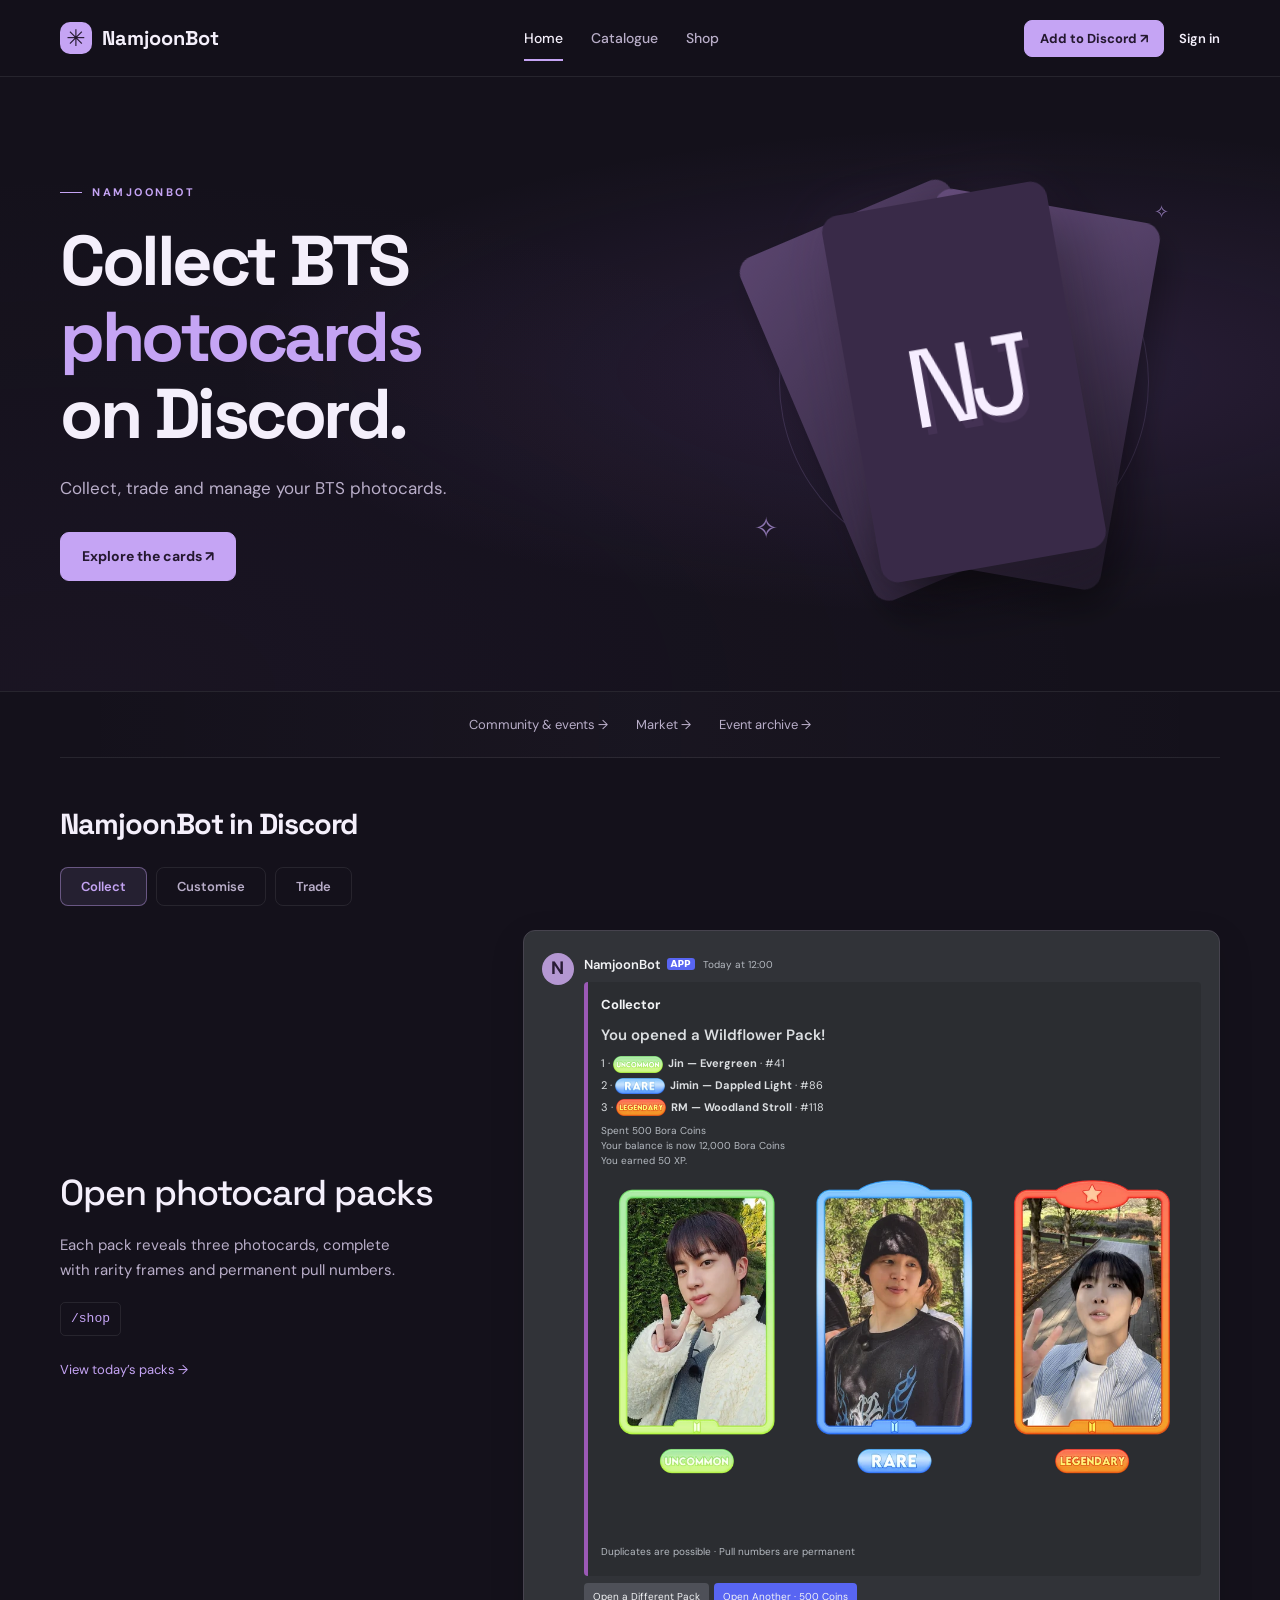
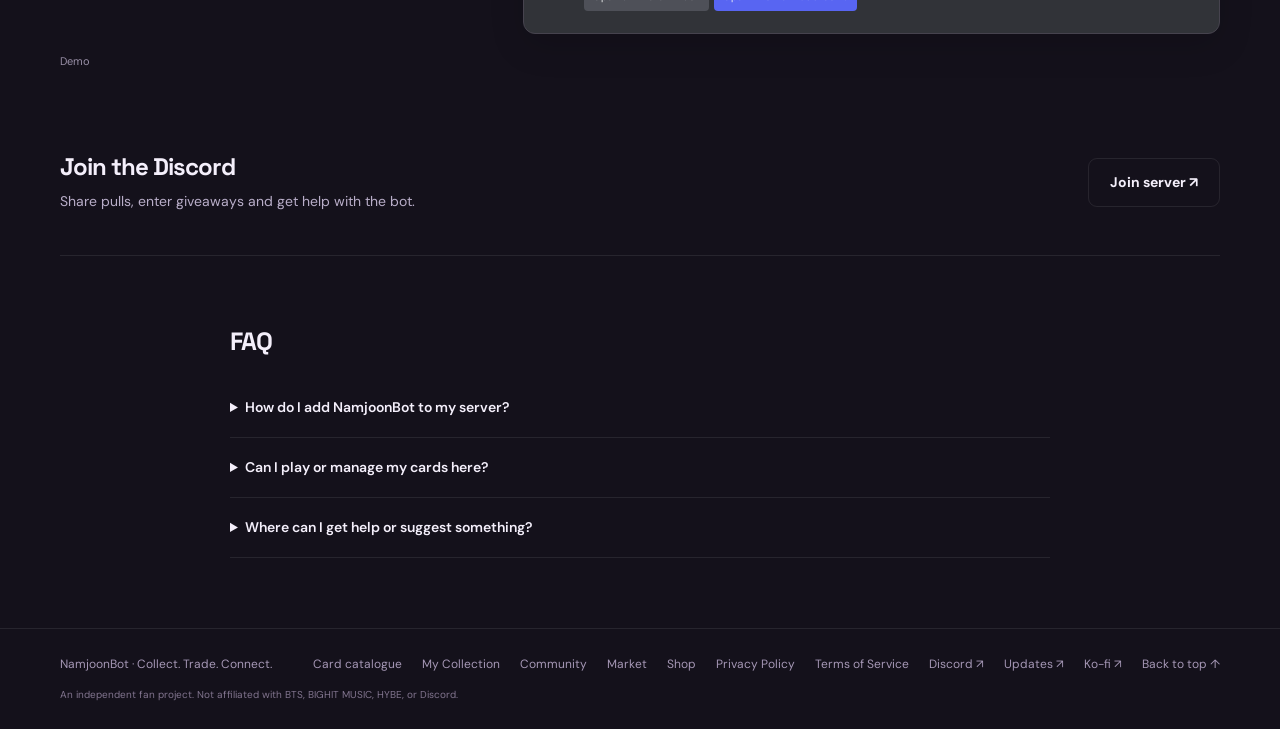
==== commit 9f9c64d0: "Match seven supplied profile photos with catalogue banners and titles" ====
--- a/index.html
+++ b/index.html
@@ -157,7 +157,7 @@
 </style>
 
 <link rel="stylesheet" href="./homepage.css?v=20261105-stack">
-<link rel="stylesheet" href="./site-qol.css?v=20261105"><link rel="stylesheet" href="./member-header.css?v=20261105-nav"><link rel="stylesheet" href="./discord-features.css?v=20261105-profile-looks"></head>
+<link rel="stylesheet" href="./site-qol.css?v=20261105"><link rel="stylesheet" href="./member-header.css?v=20261105-nav"><link rel="stylesheet" href="./discord-features.css?v=20261105-seven-looks"></head>
 <body>
 <a class="skip" href="#main">Skip to content</a>
 <header class="member-header"><nav class="member-inner" aria-label="Main navigation"><a class="member-brand" href="./" aria-label="NamjoonBot home"><span class="member-mark" aria-hidden="true">✳</span>NamjoonBot</a><div class="member-links"><a href="./" data-nav-page="index.html" aria-current="page">Home</a><a href="./catalogue.html" data-nav-page="catalogue.html">Catalogue</a><a href="./shop.html" data-nav-page="shop.html">Shop</a></div><div class="member-actions"><a class="member-add" href="https://discord.com/oauth2/authorize?client_id=1540789930329120908&amp;permissions=274878286848&amp;integration_type=0&amp;scope=bot+applications.commands"><span class="member-desktop-copy">Add to Discord ↗</span><span class="member-mobile-copy">Add bot ↗</span></a><a id="member-signin" class="member-signin" href="./account.html">Sign in</a><details id="member-account" class="member-account" hidden><summary aria-label="Open account navigation"><span id="member-avatar" class="member-avatar" aria-hidden="true">A</span><span class="member-chevron" aria-hidden="true">⌄</span></summary><div class="member-dropdown"><span id="member-name" class="member-name">Discord account</span><a href="./account.html#profile">Profile</a><a href="./account.html#collections">Collection progress</a><a href="./account.html#wishlist">Wishlist</a><a href="./account.html#inventory">Inventory</a><a href="./market.html">Market &amp; offers</a><a href="./account.html#binders">Binders</a><button id="member-signout" type="button">Sign out</button></div></details></div></nav></header>
@@ -165,16 +165,17 @@
 <div class="hero"><div class="wrap hero-grid"><div><div class="eyebrow">NamjoonBot</div><h1>Collect BTS<br><span>photocards</span><br>on Discord.</h1><p class="lead">Collect, trade and manage your BTS photocards.</p><div class="actions"><a class="btn primary" href="./catalogue.html">Explore the cards ↗</a></div></div>
 <div class="art" role="group" aria-label="NamjoonBot standard card gallery"><div class="orbit"></div><div class="stack-card stack-card-back" aria-hidden="true"><img class="stack-photo" alt="" decoding="async"></div><div class="stack-card stack-card-middle" aria-hidden="true"><img class="stack-photo" alt="" decoding="async"></div><button class="photocard" type="button" aria-label="Pause photocard carousel" aria-pressed="false" title="Click the card to pause or resume"><span class="card-art"><span class="monogram">NJ</span><img class="hero-image" alt="" decoding="async"></span></button></div></div></div>
 
+<div class="wrap home-explore" aria-label="More from NamjoonBot"><a href="./community.html">Community &amp; events →</a><a href="./market.html">Market →</a><a href="./event-archive.html">Event archive →</a></div>
 <section class="wrap home-discord-features" aria-labelledby="discord-features-title">
 <div class="discord-features-heading"><h2 id="discord-features-title">NamjoonBot in Discord</h2></div>
 <div class="discord-feature-tabs" role="tablist" aria-label="Bot feature examples"><button id="demo-collect-tab" type="button" role="tab" aria-controls="demo-collect" aria-selected="true" tabindex="0">Collect</button><button id="demo-profile-tab" type="button" role="tab" aria-controls="demo-profile" aria-selected="false" tabindex="-1">Customise</button><button id="demo-trade-tab" type="button" role="tab" aria-controls="demo-trade" aria-selected="false" tabindex="-1">Trade</button></div>
 <div id="demo-collect" class="feature-demo-layout" role="tabpanel" aria-labelledby="demo-collect-tab"><div class="discord-feature-copy"><h3>Open photocard packs</h3><p>Each pack reveals three photocards, complete with rarity frames and permanent pull numbers.</p><code>/shop</code><a href="./shop.html">View today’s packs →</a></div><div class="discord-preview"><div class="dc-message"><span class="dc-avatar" aria-hidden="true">N</span><div class="dc-content"><div class="dc-author">NamjoonBot <span class="dc-app">APP</span><span class="dc-timestamp">Today at 12:00</span></div><div class="dc-embed"><strong class="dc-title">Collector</strong><h4>You opened a Wildflower Pack!</h4><div class="dc-card-lines"><p>1 · <img class="dc-inline-rarity" src="./assets/features/rarity-uncommon.webp" alt="Uncommon" loading="lazy"> <b>Jin — Evergreen</b> · #41</p><p>2 · <img class="dc-inline-rarity" src="./assets/features/rarity-rare.webp" alt="Rare" loading="lazy"> <b>Jimin — Dappled Light</b> · #86</p><p>3 · <img class="dc-inline-rarity" src="./assets/features/rarity-legendary.webp" alt="Legendary" loading="lazy"> <b>RM — Woodland Stroll</b> · #118</p></div><p class="dc-small">Spent 500 Bora Coins<br>Your balance is now 12,000 Bora Coins<br>You earned 50 XP.</p><img class="dc-attachment" src="./assets/features/pack-opening.webp" alt="Three Wildflower pulls with the bot’s Uncommon, Rare and Legendary frames" width="989" height="600" loading="lazy"><p class="dc-footer">Duplicates are possible · Pull numbers are permanent</p></div><div class="dc-actions" aria-label="Example bot buttons"><span>Open a Different Pack</span><span class="dc-primary">Open Another · 500 Coins</span></div></div></div></div></div>
-<div id="demo-profile" class="feature-demo-layout" role="tabpanel" aria-labelledby="demo-profile-tab" hidden><div class="discord-feature-copy"><h3>Customise your profile</h3><p>Choose banners and titles, then show off your favourite cards. Your level and balances stay part of your profile.</p><code>/profile</code><a href="./account.html#profile">View your profile →</a></div><div class="discord-preview"><div class="dc-message"><span class="dc-avatar" aria-hidden="true">N</span><div class="dc-content"><div class="dc-author">NamjoonBot <span class="dc-app">APP</span><span class="dc-timestamp">Today at 12:00</span></div><div class="dc-embed dc-profile-home"><img class="dc-profile-portrait" src="./assets/features/avatar-rm.webp" alt="Profile picture" width="56" height="56" loading="lazy"><strong class="dc-title">Collector</strong><p class="dc-profile-title">╰┈➤ˎˊ˗ <code>Namjoon Biased</code> ✦</p><p><b>Level 12</b> · <b>180 / 508 XP</b></p><p><b>12,000</b> Bora Coins · <b>500</b> Smeraldo Petals</p><img class="dc-banner" src="./assets/features/banner-gradient-07.webp" alt="Land &amp; Sky Gradient" width="600" height="200" loading="lazy"></div><div class="profile-look-picker" aria-label="Profile styles"><button type="button" data-profile-look="0" aria-pressed="true">Namjoon</button><button type="button" data-profile-look="1" aria-pressed="false">Jimin</button><button type="button" data-profile-look="2" aria-pressed="false">OT7</button></div><div class="dc-actions dc-profile-actions" aria-label="Example profile buttons"><span>Level Rewards</span><span>Badges</span><span>Stats</span><button type="button" data-profile-example="cards">Cards</button><span class="dc-primary">Customise</span></div><div class="dc-embed dc-showcase" hidden><strong class="dc-title">Collector’s Card Showcase</strong><p class="dc-small">Custom favourites</p><img class="dc-attachment" src="./assets/features/profile-showcase.webp" alt="Three selected cards rendered with the bot’s actual profile showcase renderer" width="1000" height="481" loading="lazy"></div><div class="dc-actions dc-showcase-actions" hidden><button type="button" data-profile-example="home" aria-label="Return to the example profile">↩ Back</button></div></div></div></div></div>
+<div id="demo-profile" class="feature-demo-layout" role="tabpanel" aria-labelledby="demo-profile-tab" hidden><div class="discord-feature-copy"><h3>Customise your profile</h3><p>Choose banners and titles, then show off your favourite cards. Your level and balances stay part of your profile.</p><code>/profile</code><a href="./account.html#profile">View your profile →</a></div><div class="discord-preview"><div class="dc-message"><span class="dc-avatar" aria-hidden="true">N</span><div class="dc-content"><div class="dc-author">NamjoonBot <span class="dc-app">APP</span><span class="dc-timestamp">Today at 12:00</span></div><div class="dc-embed dc-profile-home"><img class="dc-profile-portrait" src="./assets/features/mock-pfp-01.webp" alt="Profile picture" width="56" height="56" loading="lazy"><strong class="dc-title">Collector</strong><p class="dc-profile-title">╰┈➤ˎˊ˗ <code>Pre-Debut Supporter · OT7</code> ✦</p><p><b>Level <span class="dc-profile-level">12</span></b> · <b>180 / <span class="dc-profile-next-xp">508</span> XP</b></p><p><b>12,000</b> Bora Coins · <b>500</b> Smeraldo Petals</p><img class="dc-banner" src="./assets/features/look-banner-bts_02.webp" alt="BTS: The Comeback" width="600" height="200" loading="lazy"></div><div class="profile-look-picker" aria-label="Profile styles"><button type="button" data-profile-look="0" aria-pressed="true" aria-label="Warm — Pre-Debut Supporter · OT7 — BTS: The Comeback" title="Warm — Pre-Debut Supporter · OT7 — BTS: The Comeback"><img src="./assets/features/mock-pfp-01.webp" alt="" width="32" height="32" loading="lazy"></button><button type="button" data-profile-look="1" aria-pressed="false" aria-label="Cocoa — The Most Beautiful Moment — BT21: Sakura Blossom" title="Cocoa — The Most Beautiful Moment — BT21: Sakura Blossom"><img src="./assets/features/mock-pfp-02.webp" alt="" width="32" height="32" loading="lazy"></button><button type="button" data-profile-look="2" aria-pressed="false" aria-label="Mint — No More Dream — BT21: Pool Party" title="Mint — No More Dream — BT21: Pool Party"><img src="./assets/features/mock-pfp-03.webp" alt="" width="32" height="32" loading="lazy"></button><button type="button" data-profile-look="3" aria-pressed="false" aria-label="Cosy — 아마 그곳이 mi casa — Housewarming Party" title="Cosy — 아마 그곳이 mi casa — Housewarming Party"><img src="./assets/features/mock-pfp-04.webp" alt="" width="32" height="32" loading="lazy"></button><button type="button" data-profile-look="4" aria-pressed="false" aria-label="Pearl — OT7 — BT21: Sleepover" title="Pearl — OT7 — BT21: Sleepover"><img src="./assets/features/mock-pfp-05.webp" alt="" width="32" height="32" loading="lazy"></button><button type="button" data-profile-look="5" aria-pressed="false" aria-label="Navy — We Are Bulletproof — BTS: Arirang" title="Navy — We Are Bulletproof — BTS: Arirang"><img src="./assets/features/mock-pfp-06.webp" alt="" width="32" height="32" loading="lazy"></button><button type="button" data-profile-look="6" aria-pressed="false" aria-label="Midnight — Fangs Out · Sweeter than Sweet — Blood Moon Phases" title="Midnight — Fangs Out · Sweeter than Sweet — Blood Moon Phases"><img src="./assets/features/mock-pfp-07.webp" alt="" width="32" height="32" loading="lazy"></button></div><div class="dc-actions dc-profile-actions" aria-label="Example profile buttons"><span>Level Rewards</span><span>Badges</span><span>Stats</span><button type="button" data-profile-example="cards">Cards</button><span class="dc-primary">Customise</span></div><div class="dc-embed dc-showcase" hidden><strong class="dc-title">Collector’s Card Showcase</strong><p class="dc-small">Custom favourites</p><img class="dc-attachment" src="./assets/features/profile-showcase.webp" alt="Three selected cards rendered with the bot’s actual profile showcase renderer" width="1000" height="481" loading="lazy"></div><div class="dc-actions dc-showcase-actions" hidden><button type="button" data-profile-example="home" aria-label="Return to the example profile">↩ Back</button></div></div></div></div></div>
 <div id="demo-trade" class="feature-demo-layout" role="tabpanel" aria-labelledby="demo-trade-tab" hidden><div class="discord-feature-copy"><h3>Trade cards</h3><p>Review the exact cards on both sides, send a proposal or make a counteroffer.</p><code>/trade</code><a href="./market.html">Browse market →</a></div><div class="discord-preview"><div class="dc-message"><span class="dc-avatar" aria-hidden="true">N</span><div class="dc-content"><div class="dc-author">NamjoonBot <span class="dc-app">APP</span><span class="dc-timestamp">Today at 12:00</span></div><div class="dc-embed"><strong class="dc-title">Trade · Pending</strong><p><span class="dc-mention">@Collector</span> ⇄ <span class="dc-mention">@Friend</span></p><div class="dc-trade-fields"><div><b>Offering</b><p><img class="dc-inline-rarity" src="./assets/features/rarity-uncommon.webp" alt="Uncommon" loading="lazy"><br><strong>Jin — Evergreen</strong><br><span class="dc-small">Pull #41</span></p></div><div><b>Requesting</b><p><img class="dc-inline-rarity" src="./assets/features/rarity-rare.webp" alt="Rare" loading="lazy"><br><strong>Jimin — Dappled Light</strong><br><span class="dc-small">Pull #86</span></p></div></div><img class="dc-attachment dc-trade-art" src="./assets/features/trade.webp" alt="The bot’s trade artwork showing Jin offered for Jimin" width="661" height="426" loading="lazy"><p class="dc-footer">Accept completes the swap · Or counter, decline, or cancel</p></div><div class="dc-actions" aria-label="Example trade buttons"><span>View Trade</span><span class="dc-success">Accept</span><span class="dc-primary">Counter</span><span>Decline</span></div></div></div></div></div>
 <p class="discord-demo-note">Demo</p>
 </section>
 
-<div class="wrap home-explore" aria-label="More from NamjoonBot"><a href="./community.html">Community &amp; events →</a><a href="./market.html">Market →</a><a href="./event-archive.html">Event archive →</a></div>
+
 <section id="community" class="wrap home-invite"><div><h2>Join the Discord</h2><p>Share pulls, enter giveaways and get help with the bot.</p></div><a class="btn" href="https://discord.gg/Ec2n3S7j8S">Join server ↗</a></section>
 <section class="wrap"><div class="faq"><h2>FAQ</h2><details><summary>How do I add NamjoonBot to my server?</summary><p>Use <a data-bot href="https://discord.com/oauth2/authorize?client_id=1540789930329120908&amp;permissions=274878286848&amp;integration_type=0&amp;scope=bot+applications.commands">Add to Discord</a>, choose your server, and follow Discord’s permission prompts. You’ll need permission to add apps to that server.</p></details><details><summary>Can I play or manage my cards here?</summary><p>Browse the catalogue and market on the website. Sign in with Discord to view your profile and inventory or buy and list cards on the market. Open packs, trade and gift cards in Discord.</p></details><details><summary>Where can I get help or suggest something?</summary><p>Join the <a data-server href="https://discord.gg/Ec2n3S7j8S">support server</a> for help, feedback, and suggestions.</p></details></div></section>
 </main>
@@ -184,7 +185,7 @@
 
 
 
-<script src="./site-qol.js?v=20261105"></script><script src="./member-header.js?v=20261105-nav"></script><script src="./discord-features.js?v=20261105-profile-looks"></script><script src="./profile-demo.js?v=20261105"></script></body>
+<script src="./site-qol.js?v=20261105"></script><script src="./member-header.js?v=20261105-nav"></script><script src="./discord-features.js?v=20261105-profile-looks"></script><script src="./profile-demo.js?v=20261105-seven-looks"></script></body>
 </html>
 
 
--- a/discord-features.css
+++ b/discord-features.css
@@ -7,3 +7,5 @@
 .home-discord-features [hidden]{display:none!important}.dc-actions>button{font:inherit;font-size:10px;display:inline-flex;align-items:center;justify-content:center;min-height:28px;padding:6px 9px;background:#4e5058;color:#f2f3f5;border:0;border-radius:4px;cursor:pointer}.dc-actions>button:hover{background:#62646e}.dc-actions>button:focus-visible{outline:2px solid var(--purple);outline-offset:3px}
 
 .dc-profile-portrait{float:right;width:56px;height:56px;border-radius:8px;object-fit:cover;margin:0 0 8px 12px}.dc-banner{clear:both}.dc-inline-rarity{display:inline-block;width:auto;height:17px;max-width:64px;object-fit:contain;vertical-align:middle;margin-right:2px}.profile-look-picker{display:flex;gap:6px;flex-wrap:wrap;margin-top:9px}.profile-look-picker button{font:500 11px 'DM Sans',system-ui;color:#dbdee1;background:transparent;border:1px solid #65616c;border-radius:5px;padding:6px 11px;cursor:pointer;min-height:32px}.profile-look-picker button[aria-pressed=true]{background:#c5a4f422;color:#ecddff;border-color:#c5a4f4}.profile-look-picker button:focus-visible{outline:2px solid var(--purple);outline-offset:3px}.discord-demo-note{font-size:11px;opacity:.8}
+
+.profile-look-picker button{padding:3px;width:40px;height:40px;min-height:40px;border-radius:50%;display:grid;place-items:center}.profile-look-picker button img{display:block;width:32px;height:32px;border-radius:50%;object-fit:cover}.profile-look-picker button[aria-pressed=true]{box-shadow:0 0 0 2px #c5a4f42b}.dc-banner{max-height:none;height:auto;object-fit:contain}.dc-profile-home .dc-profile-title{min-height:24px}.dc-profile-home .dc-profile-title code{white-space:normal}
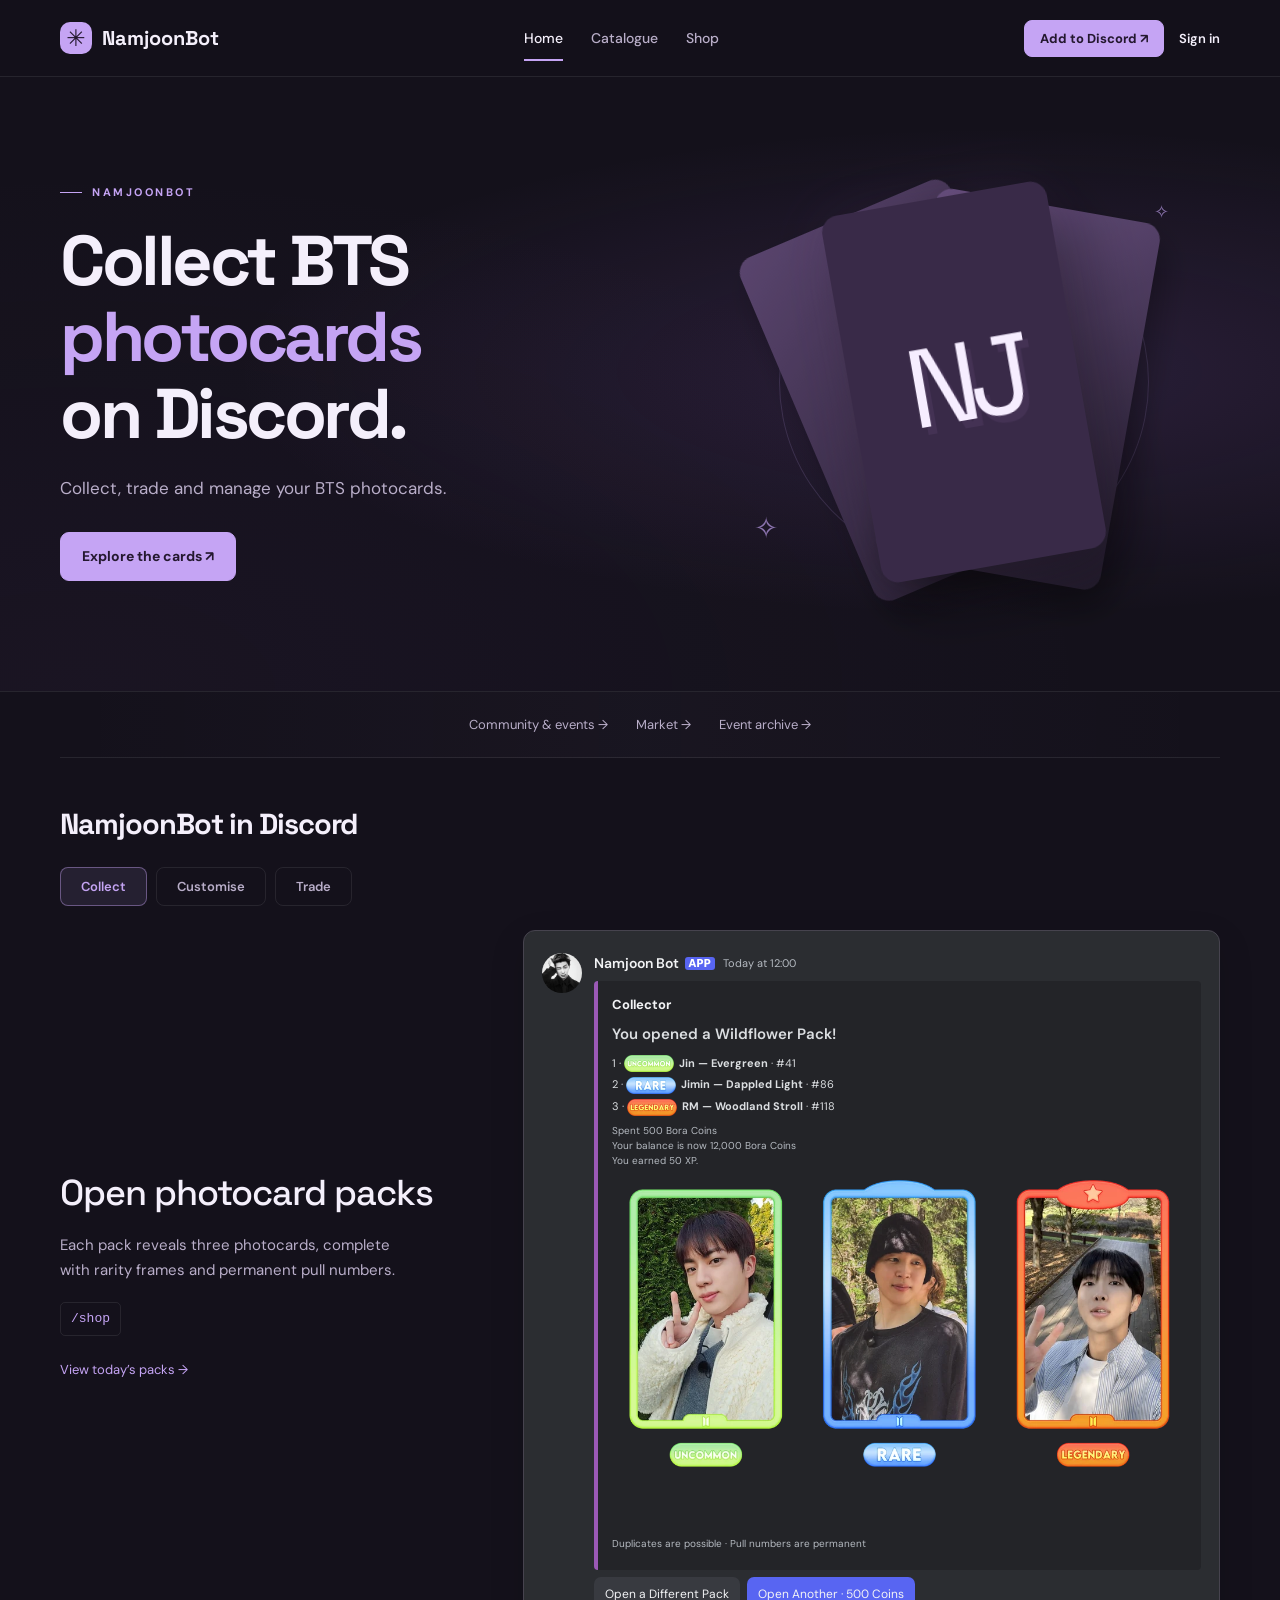
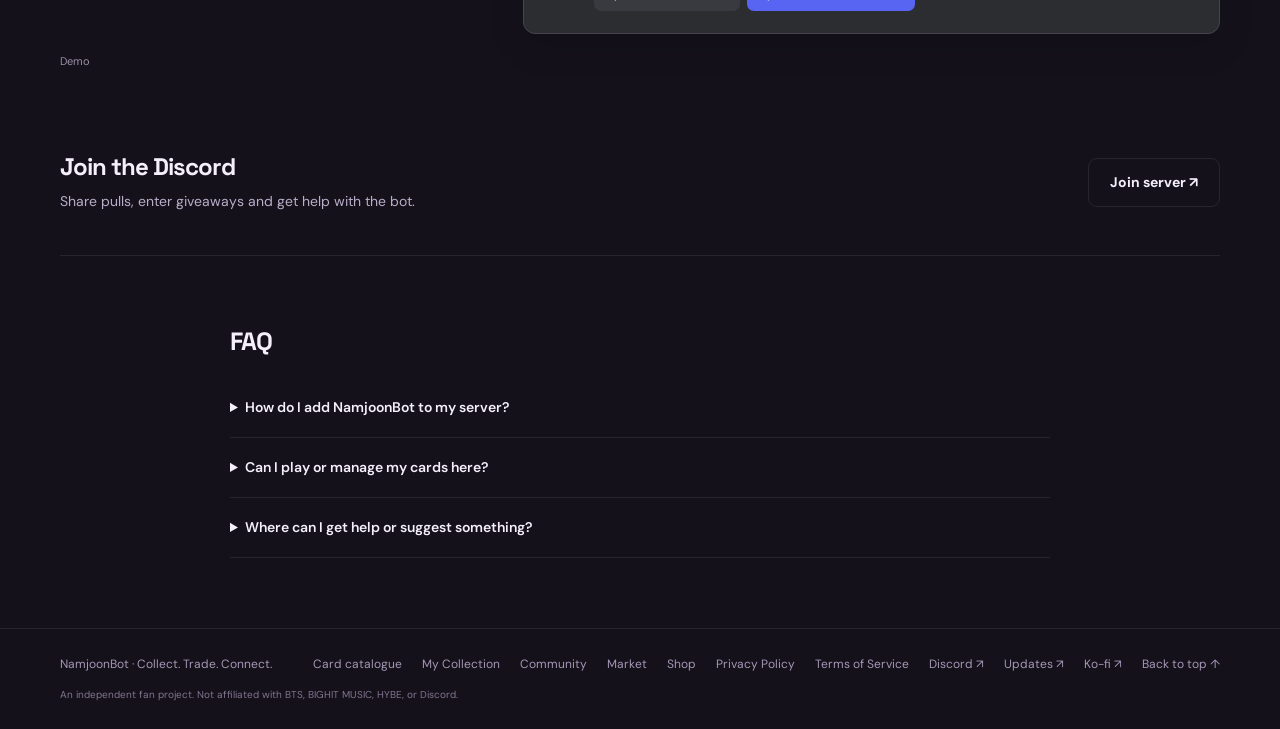
==== commit e4110a6f: "Match Discord profile proportions and automatically cycle mock profiles" ====
--- a/index.html
+++ b/index.html
@@ -157,7 +157,7 @@
 </style>
 
 <link rel="stylesheet" href="./homepage.css?v=20261105-stack">
-<link rel="stylesheet" href="./site-qol.css?v=20261105"><link rel="stylesheet" href="./member-header.css?v=20261105-nav"><link rel="stylesheet" href="./discord-features.css?v=20261105-seven-looks"></head>
+<link rel="stylesheet" href="./site-qol.css?v=20261105"><link rel="stylesheet" href="./member-header.css?v=20261105-nav"><link rel="stylesheet" href="./discord-features.css?v=20261105-discord-profile"></head>
 <body>
 <a class="skip" href="#main">Skip to content</a>
 <header class="member-header"><nav class="member-inner" aria-label="Main navigation"><a class="member-brand" href="./" aria-label="NamjoonBot home"><span class="member-mark" aria-hidden="true">✳</span>NamjoonBot</a><div class="member-links"><a href="./" data-nav-page="index.html" aria-current="page">Home</a><a href="./catalogue.html" data-nav-page="catalogue.html">Catalogue</a><a href="./shop.html" data-nav-page="shop.html">Shop</a></div><div class="member-actions"><a class="member-add" href="https://discord.com/oauth2/authorize?client_id=1540789930329120908&amp;permissions=274878286848&amp;integration_type=0&amp;scope=bot+applications.commands"><span class="member-desktop-copy">Add to Discord ↗</span><span class="member-mobile-copy">Add bot ↗</span></a><a id="member-signin" class="member-signin" href="./account.html">Sign in</a><details id="member-account" class="member-account" hidden><summary aria-label="Open account navigation"><span id="member-avatar" class="member-avatar" aria-hidden="true">A</span><span class="member-chevron" aria-hidden="true">⌄</span></summary><div class="member-dropdown"><span id="member-name" class="member-name">Discord account</span><a href="./account.html#profile">Profile</a><a href="./account.html#collections">Collection progress</a><a href="./account.html#wishlist">Wishlist</a><a href="./account.html#inventory">Inventory</a><a href="./market.html">Market &amp; offers</a><a href="./account.html#binders">Binders</a><button id="member-signout" type="button">Sign out</button></div></details></div></nav></header>
@@ -169,9 +169,9 @@
 <section class="wrap home-discord-features" aria-labelledby="discord-features-title">
 <div class="discord-features-heading"><h2 id="discord-features-title">NamjoonBot in Discord</h2></div>
 <div class="discord-feature-tabs" role="tablist" aria-label="Bot feature examples"><button id="demo-collect-tab" type="button" role="tab" aria-controls="demo-collect" aria-selected="true" tabindex="0">Collect</button><button id="demo-profile-tab" type="button" role="tab" aria-controls="demo-profile" aria-selected="false" tabindex="-1">Customise</button><button id="demo-trade-tab" type="button" role="tab" aria-controls="demo-trade" aria-selected="false" tabindex="-1">Trade</button></div>
-<div id="demo-collect" class="feature-demo-layout" role="tabpanel" aria-labelledby="demo-collect-tab"><div class="discord-feature-copy"><h3>Open photocard packs</h3><p>Each pack reveals three photocards, complete with rarity frames and permanent pull numbers.</p><code>/shop</code><a href="./shop.html">View today’s packs →</a></div><div class="discord-preview"><div class="dc-message"><span class="dc-avatar" aria-hidden="true">N</span><div class="dc-content"><div class="dc-author">NamjoonBot <span class="dc-app">APP</span><span class="dc-timestamp">Today at 12:00</span></div><div class="dc-embed"><strong class="dc-title">Collector</strong><h4>You opened a Wildflower Pack!</h4><div class="dc-card-lines"><p>1 · <img class="dc-inline-rarity" src="./assets/features/rarity-uncommon.webp" alt="Uncommon" loading="lazy"> <b>Jin — Evergreen</b> · #41</p><p>2 · <img class="dc-inline-rarity" src="./assets/features/rarity-rare.webp" alt="Rare" loading="lazy"> <b>Jimin — Dappled Light</b> · #86</p><p>3 · <img class="dc-inline-rarity" src="./assets/features/rarity-legendary.webp" alt="Legendary" loading="lazy"> <b>RM — Woodland Stroll</b> · #118</p></div><p class="dc-small">Spent 500 Bora Coins<br>Your balance is now 12,000 Bora Coins<br>You earned 50 XP.</p><img class="dc-attachment" src="./assets/features/pack-opening.webp" alt="Three Wildflower pulls with the bot’s Uncommon, Rare and Legendary frames" width="989" height="600" loading="lazy"><p class="dc-footer">Duplicates are possible · Pull numbers are permanent</p></div><div class="dc-actions" aria-label="Example bot buttons"><span>Open a Different Pack</span><span class="dc-primary">Open Another · 500 Coins</span></div></div></div></div></div>
-<div id="demo-profile" class="feature-demo-layout" role="tabpanel" aria-labelledby="demo-profile-tab" hidden><div class="discord-feature-copy"><h3>Customise your profile</h3><p>Choose banners and titles, then show off your favourite cards. Your level and balances stay part of your profile.</p><code>/profile</code><a href="./account.html#profile">View your profile →</a></div><div class="discord-preview"><div class="dc-message"><span class="dc-avatar" aria-hidden="true">N</span><div class="dc-content"><div class="dc-author">NamjoonBot <span class="dc-app">APP</span><span class="dc-timestamp">Today at 12:00</span></div><div class="dc-embed dc-profile-home"><img class="dc-profile-portrait" src="./assets/features/mock-pfp-01.webp" alt="Profile picture" width="56" height="56" loading="lazy"><strong class="dc-title">Collector</strong><p class="dc-profile-title">╰┈➤ˎˊ˗ <code>Pre-Debut Supporter · OT7</code> ✦</p><p><b>Level <span class="dc-profile-level">12</span></b> · <b>180 / <span class="dc-profile-next-xp">508</span> XP</b></p><p><b>12,000</b> Bora Coins · <b>500</b> Smeraldo Petals</p><img class="dc-banner" src="./assets/features/look-banner-bts_02.webp" alt="BTS: The Comeback" width="600" height="200" loading="lazy"></div><div class="profile-look-picker" aria-label="Profile styles"><button type="button" data-profile-look="0" aria-pressed="true" aria-label="Warm — Pre-Debut Supporter · OT7 — BTS: The Comeback" title="Warm — Pre-Debut Supporter · OT7 — BTS: The Comeback"><img src="./assets/features/mock-pfp-01.webp" alt="" width="32" height="32" loading="lazy"></button><button type="button" data-profile-look="1" aria-pressed="false" aria-label="Cocoa — The Most Beautiful Moment — BT21: Sakura Blossom" title="Cocoa — The Most Beautiful Moment — BT21: Sakura Blossom"><img src="./assets/features/mock-pfp-02.webp" alt="" width="32" height="32" loading="lazy"></button><button type="button" data-profile-look="2" aria-pressed="false" aria-label="Mint — No More Dream — BT21: Pool Party" title="Mint — No More Dream — BT21: Pool Party"><img src="./assets/features/mock-pfp-03.webp" alt="" width="32" height="32" loading="lazy"></button><button type="button" data-profile-look="3" aria-pressed="false" aria-label="Cosy — 아마 그곳이 mi casa — Housewarming Party" title="Cosy — 아마 그곳이 mi casa — Housewarming Party"><img src="./assets/features/mock-pfp-04.webp" alt="" width="32" height="32" loading="lazy"></button><button type="button" data-profile-look="4" aria-pressed="false" aria-label="Pearl — OT7 — BT21: Sleepover" title="Pearl — OT7 — BT21: Sleepover"><img src="./assets/features/mock-pfp-05.webp" alt="" width="32" height="32" loading="lazy"></button><button type="button" data-profile-look="5" aria-pressed="false" aria-label="Navy — We Are Bulletproof — BTS: Arirang" title="Navy — We Are Bulletproof — BTS: Arirang"><img src="./assets/features/mock-pfp-06.webp" alt="" width="32" height="32" loading="lazy"></button><button type="button" data-profile-look="6" aria-pressed="false" aria-label="Midnight — Fangs Out · Sweeter than Sweet — Blood Moon Phases" title="Midnight — Fangs Out · Sweeter than Sweet — Blood Moon Phases"><img src="./assets/features/mock-pfp-07.webp" alt="" width="32" height="32" loading="lazy"></button></div><div class="dc-actions dc-profile-actions" aria-label="Example profile buttons"><span>Level Rewards</span><span>Badges</span><span>Stats</span><button type="button" data-profile-example="cards">Cards</button><span class="dc-primary">Customise</span></div><div class="dc-embed dc-showcase" hidden><strong class="dc-title">Collector’s Card Showcase</strong><p class="dc-small">Custom favourites</p><img class="dc-attachment" src="./assets/features/profile-showcase.webp" alt="Three selected cards rendered with the bot’s actual profile showcase renderer" width="1000" height="481" loading="lazy"></div><div class="dc-actions dc-showcase-actions" hidden><button type="button" data-profile-example="home" aria-label="Return to the example profile">↩ Back</button></div></div></div></div></div>
-<div id="demo-trade" class="feature-demo-layout" role="tabpanel" aria-labelledby="demo-trade-tab" hidden><div class="discord-feature-copy"><h3>Trade cards</h3><p>Review the exact cards on both sides, send a proposal or make a counteroffer.</p><code>/trade</code><a href="./market.html">Browse market →</a></div><div class="discord-preview"><div class="dc-message"><span class="dc-avatar" aria-hidden="true">N</span><div class="dc-content"><div class="dc-author">NamjoonBot <span class="dc-app">APP</span><span class="dc-timestamp">Today at 12:00</span></div><div class="dc-embed"><strong class="dc-title">Trade · Pending</strong><p><span class="dc-mention">@Collector</span> ⇄ <span class="dc-mention">@Friend</span></p><div class="dc-trade-fields"><div><b>Offering</b><p><img class="dc-inline-rarity" src="./assets/features/rarity-uncommon.webp" alt="Uncommon" loading="lazy"><br><strong>Jin — Evergreen</strong><br><span class="dc-small">Pull #41</span></p></div><div><b>Requesting</b><p><img class="dc-inline-rarity" src="./assets/features/rarity-rare.webp" alt="Rare" loading="lazy"><br><strong>Jimin — Dappled Light</strong><br><span class="dc-small">Pull #86</span></p></div></div><img class="dc-attachment dc-trade-art" src="./assets/features/trade.webp" alt="The bot’s trade artwork showing Jin offered for Jimin" width="661" height="426" loading="lazy"><p class="dc-footer">Accept completes the swap · Or counter, decline, or cancel</p></div><div class="dc-actions" aria-label="Example trade buttons"><span>View Trade</span><span class="dc-success">Accept</span><span class="dc-primary">Counter</span><span>Decline</span></div></div></div></div></div>
+<div id="demo-collect" class="feature-demo-layout" role="tabpanel" aria-labelledby="demo-collect-tab"><div class="discord-feature-copy"><h3>Open photocard packs</h3><p>Each pack reveals three photocards, complete with rarity frames and permanent pull numbers.</p><code>/shop</code><a href="./shop.html">View today’s packs →</a></div><div class="discord-preview"><div class="dc-message"><img class="dc-avatar" src="./assets/features/bot-avatar.webp" alt="" width="40" height="40" loading="lazy"><div class="dc-content"><div class="dc-author">Namjoon Bot <span class="dc-app">APP</span><span class="dc-timestamp">Today at 12:00</span></div><div class="dc-embed"><strong class="dc-title">Collector</strong><h4>You opened a Wildflower Pack!</h4><div class="dc-card-lines"><p>1 · <img class="dc-inline-rarity" src="./assets/features/rarity-uncommon.webp" alt="Uncommon" loading="lazy"> <b>Jin — Evergreen</b> · #41</p><p>2 · <img class="dc-inline-rarity" src="./assets/features/rarity-rare.webp" alt="Rare" loading="lazy"> <b>Jimin — Dappled Light</b> · #86</p><p>3 · <img class="dc-inline-rarity" src="./assets/features/rarity-legendary.webp" alt="Legendary" loading="lazy"> <b>RM — Woodland Stroll</b> · #118</p></div><p class="dc-small">Spent 500 Bora Coins<br>Your balance is now 12,000 Bora Coins<br>You earned 50 XP.</p><img class="dc-attachment" src="./assets/features/pack-opening.webp" alt="Three Wildflower pulls with the bot’s Uncommon, Rare and Legendary frames" width="989" height="600" loading="lazy"><p class="dc-footer">Duplicates are possible · Pull numbers are permanent</p></div><div class="dc-actions" aria-label="Example bot buttons"><span>Open a Different Pack</span><span class="dc-primary">Open Another · 500 Coins</span></div></div></div></div></div>
+<div id="demo-profile" class="feature-demo-layout" role="tabpanel" aria-labelledby="demo-profile-tab" hidden><div class="discord-feature-copy"><h3>Customise your profile</h3><p>Choose banners and titles, then show off your favourite cards. Your level and balances stay part of your profile.</p><code>/profile</code><a href="./account.html#profile">View your profile →</a></div><div class="discord-preview"><div class="dc-message"><img class="dc-avatar" src="./assets/features/bot-avatar.webp" alt="" width="40" height="40" loading="lazy"><div class="dc-content"><div class="dc-author">Namjoon Bot <span class="dc-app">APP</span><span class="dc-timestamp">Today at 12:00</span></div><div class="dc-embed dc-profile-home"><img class="dc-profile-portrait" src="./assets/features/mock-pfp-01.webp" alt="Profile picture" width="56" height="56" loading="lazy"><strong class="dc-title dc-profile-name"><span>Collector</span><span class="dc-profile-badges" aria-label="Profile badges">💜</span></strong><p class="dc-profile-title">╰┈➤ˎˊ˗ <code>Pre-Debut Supporter · OT7</code> ✦</p><p><b>Level <span class="dc-profile-level">12</span></b> · <b>180 / <span class="dc-profile-next-xp">508</span> XP</b></p><p class="dc-profile-balances">🪙 <b>12,000</b> Bora Coins · 🌸 <b>500</b> Smeraldo Petals</p><img class="dc-banner" src="./assets/features/look-banner-bts_02.webp" alt="BTS: The Comeback" width="600" height="200" loading="lazy"></div><div class="dc-actions dc-profile-actions" aria-label="Example profile buttons"><span>Level Rewards</span><span>Badges</span><span>Stats</span><button type="button" data-profile-example="cards">Cards</button><span class="dc-primary">Customise</span></div><div class="dc-embed dc-showcase" hidden><strong class="dc-title">Collector’s Card Showcase</strong><p class="dc-small">Custom favourites</p><img class="dc-attachment" src="./assets/features/profile-showcase.webp" alt="Three selected cards rendered with the bot’s actual profile showcase renderer" width="1000" height="481" loading="lazy"></div><div class="dc-actions dc-showcase-actions" hidden><button type="button" data-profile-example="home" aria-label="Return to the example profile">↩ Back</button></div></div></div></div></div>
+<div id="demo-trade" class="feature-demo-layout" role="tabpanel" aria-labelledby="demo-trade-tab" hidden><div class="discord-feature-copy"><h3>Trade cards</h3><p>Review the exact cards on both sides, send a proposal or make a counteroffer.</p><code>/trade</code><a href="./market.html">Browse market →</a></div><div class="discord-preview"><div class="dc-message"><img class="dc-avatar" src="./assets/features/bot-avatar.webp" alt="" width="40" height="40" loading="lazy"><div class="dc-content"><div class="dc-author">Namjoon Bot <span class="dc-app">APP</span><span class="dc-timestamp">Today at 12:00</span></div><div class="dc-embed"><strong class="dc-title">Trade · Pending</strong><p><span class="dc-mention">@Collector</span> ⇄ <span class="dc-mention">@Friend</span></p><div class="dc-trade-fields"><div><b>Offering</b><p><img class="dc-inline-rarity" src="./assets/features/rarity-uncommon.webp" alt="Uncommon" loading="lazy"><br><strong>Jin — Evergreen</strong><br><span class="dc-small">Pull #41</span></p></div><div><b>Requesting</b><p><img class="dc-inline-rarity" src="./assets/features/rarity-rare.webp" alt="Rare" loading="lazy"><br><strong>Jimin — Dappled Light</strong><br><span class="dc-small">Pull #86</span></p></div></div><img class="dc-attachment dc-trade-art" src="./assets/features/trade.webp" alt="The bot’s trade artwork showing Jin offered for Jimin" width="661" height="426" loading="lazy"><p class="dc-footer">Accept completes the swap · Or counter, decline, or cancel</p></div><div class="dc-actions" aria-label="Example trade buttons"><span>View Trade</span><span class="dc-success">Accept</span><span class="dc-primary">Counter</span><span>Decline</span></div></div></div></div></div>
 <p class="discord-demo-note">Demo</p>
 </section>
 
@@ -185,7 +185,7 @@
 
 
 
-<script src="./site-qol.js?v=20261105"></script><script src="./member-header.js?v=20261105-nav"></script><script src="./discord-features.js?v=20261105-profile-looks"></script><script src="./profile-demo.js?v=20261105-seven-looks"></script></body>
+<script src="./site-qol.js?v=20261105"></script><script src="./member-header.js?v=20261105-nav"></script><script src="./discord-features.js?v=20261105-discord-profile"></script><script src="./profile-demo.js?v=20261105-discord-profile"></script></body>
 </html>
 
 
--- a/discord-features.css
+++ b/discord-features.css
@@ -9,3 +9,7 @@
 .dc-profile-portrait{float:right;width:56px;height:56px;border-radius:8px;object-fit:cover;margin:0 0 8px 12px}.dc-banner{clear:both}.dc-inline-rarity{display:inline-block;width:auto;height:17px;max-width:64px;object-fit:contain;vertical-align:middle;margin-right:2px}.profile-look-picker{display:flex;gap:6px;flex-wrap:wrap;margin-top:9px}.profile-look-picker button{font:500 11px 'DM Sans',system-ui;color:#dbdee1;background:transparent;border:1px solid #65616c;border-radius:5px;padding:6px 11px;cursor:pointer;min-height:32px}.profile-look-picker button[aria-pressed=true]{background:#c5a4f422;color:#ecddff;border-color:#c5a4f4}.profile-look-picker button:focus-visible{outline:2px solid var(--purple);outline-offset:3px}.discord-demo-note{font-size:11px;opacity:.8}
 
 .profile-look-picker button{padding:3px;width:40px;height:40px;min-height:40px;border-radius:50%;display:grid;place-items:center}.profile-look-picker button img{display:block;width:32px;height:32px;border-radius:50%;object-fit:cover}.profile-look-picker button[aria-pressed=true]{box-shadow:0 0 0 2px #c5a4f42b}.dc-banner{max-height:none;height:auto;object-fit:contain}.dc-profile-home .dc-profile-title{min-height:24px}.dc-profile-home .dc-profile-title code{white-space:normal}
+
+/* Match the Discord message and profile proportions from the reference. */
+.discord-preview{background:#2b2d31;padding:22px 18px;font-size:14px}.dc-message{grid-template-columns:40px minmax(0,1fr);gap:12px}.dc-avatar{width:40px;height:40px;border-radius:50%;object-fit:cover;display:block}.dc-author{font-size:14px;margin:0 0 7px}.dc-app{font-size:10px}.dc-timestamp{font-size:11px}.dc-embed{background:#232428;border-left-color:#9b59b6;padding:14px 14px 12px}.dc-profile-portrait{width:96px;height:96px;margin:0 0 12px 18px;border-radius:4px}.dc-profile-name{display:flex;align-items:center;flex-wrap:wrap;gap:8px;margin-bottom:7px;font-size:17px;font-weight:700;line-height:1.4}.dc-profile-badges{display:inline-flex;align-items:center;gap:4px;font-size:16px;font-weight:400}.dc-profile-badge{display:inline-block;width:19px;height:19px;object-fit:contain;vertical-align:middle}.dc-profile-home .dc-profile-title{min-height:26px;margin-bottom:17px}.dc-profile-home .dc-profile-title code{background:none;color:#dbdee1;padding:0;font:600 13px 'DM Sans',system-ui,sans-serif}.dc-profile-home>p{font-size:13px;line-height:1.55;margin:5px 0}.dc-profile-balances{margin-bottom:14px!important}.dc-profile-home .dc-banner{margin-top:15px;border-radius:4px}.dc-actions{gap:7px}.dc-actions>span,.dc-actions>button{font-size:12px;padding:8px 11px;min-height:34px;border-radius:7px;background:#383a40}.dc-actions .dc-primary{background:#5865f2}.dc-actions .dc-success{background:#248046}
+@media(max-width:420px){.discord-preview{padding:15px 10px}.dc-message{grid-template-columns:30px minmax(0,1fr);gap:8px}.dc-avatar{width:30px;height:30px}.dc-author{font-size:12px}.dc-timestamp{font-size:10px}.dc-embed{padding:12px 10px}.dc-profile-portrait{width:80px;height:80px;margin-left:12px}.dc-profile-name{font-size:15px;gap:5px}.dc-profile-home .dc-profile-title code{font-size:12px}.dc-profile-home>p{font-size:12px}.dc-profile-badges{gap:3px;font-size:14px}.dc-profile-badge{width:16px;height:16px}.dc-actions>span,.dc-actions>button{font-size:11px;padding:7px 9px}}
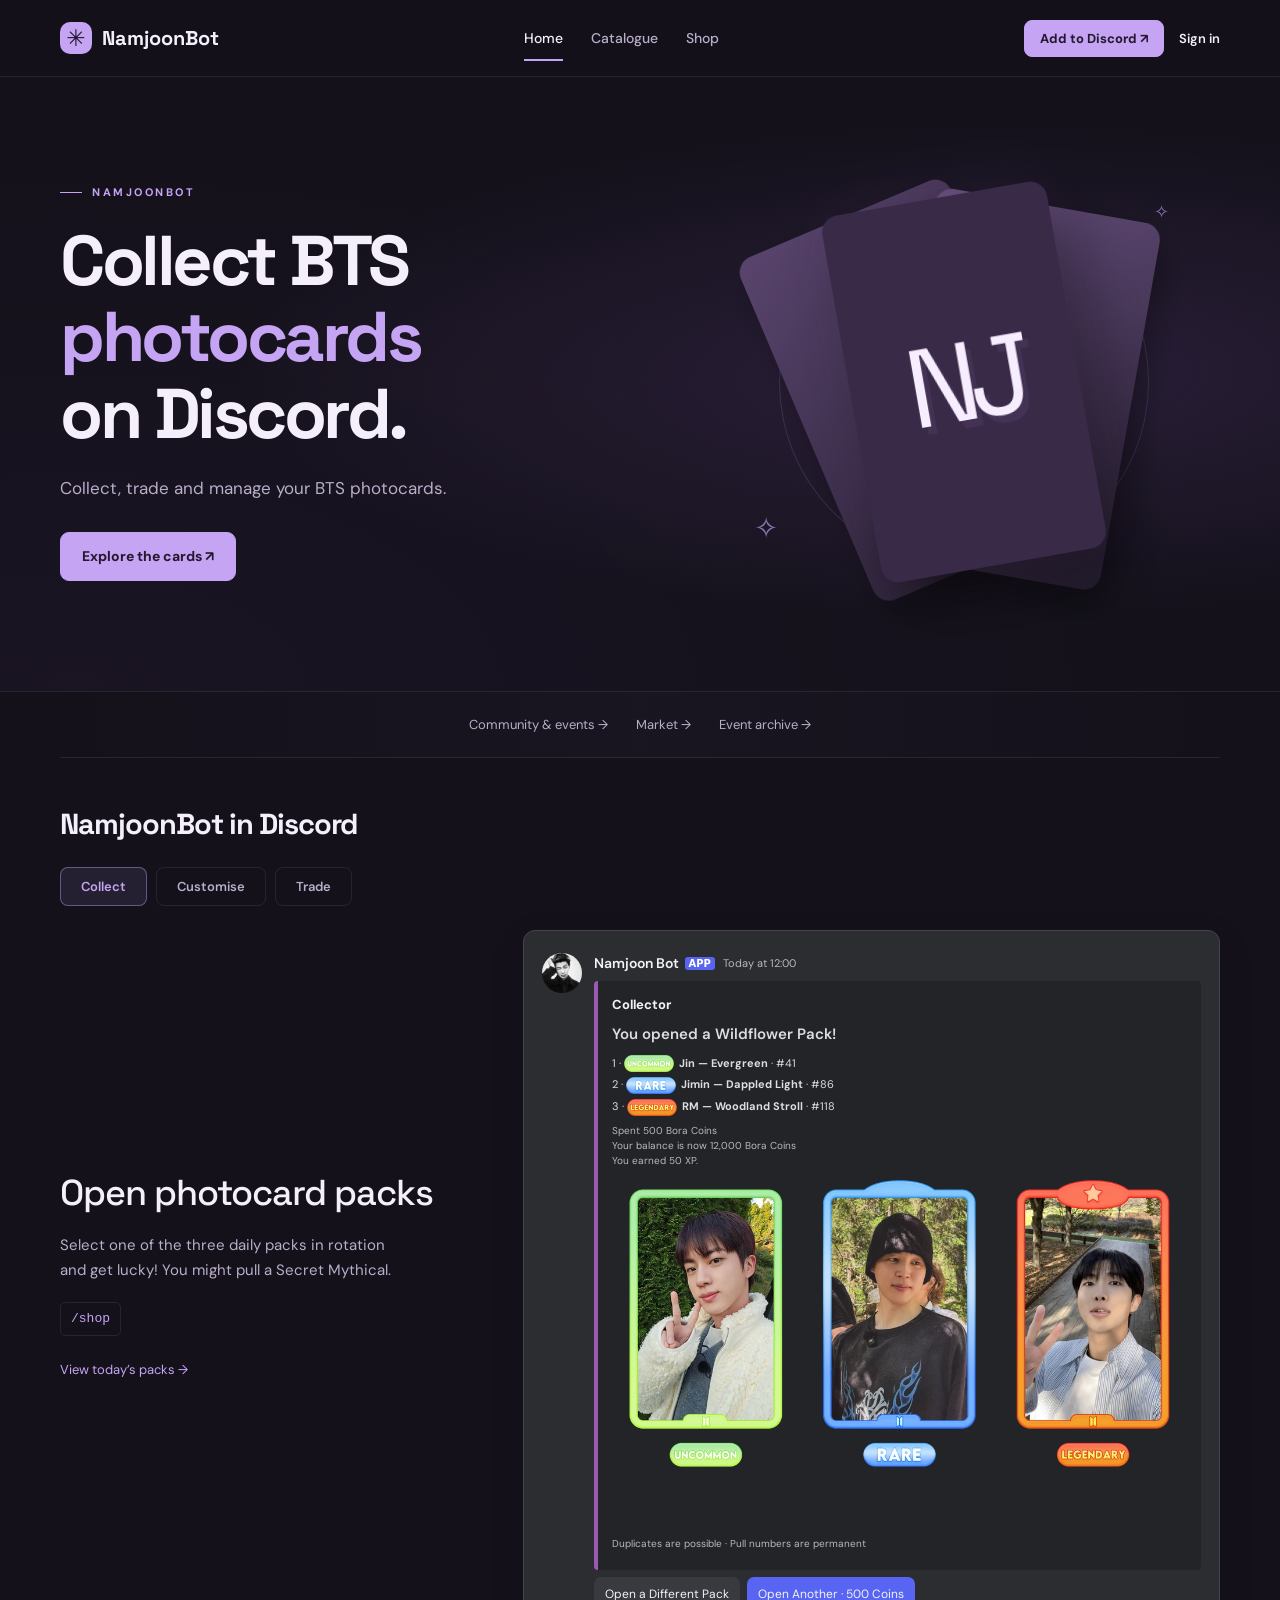
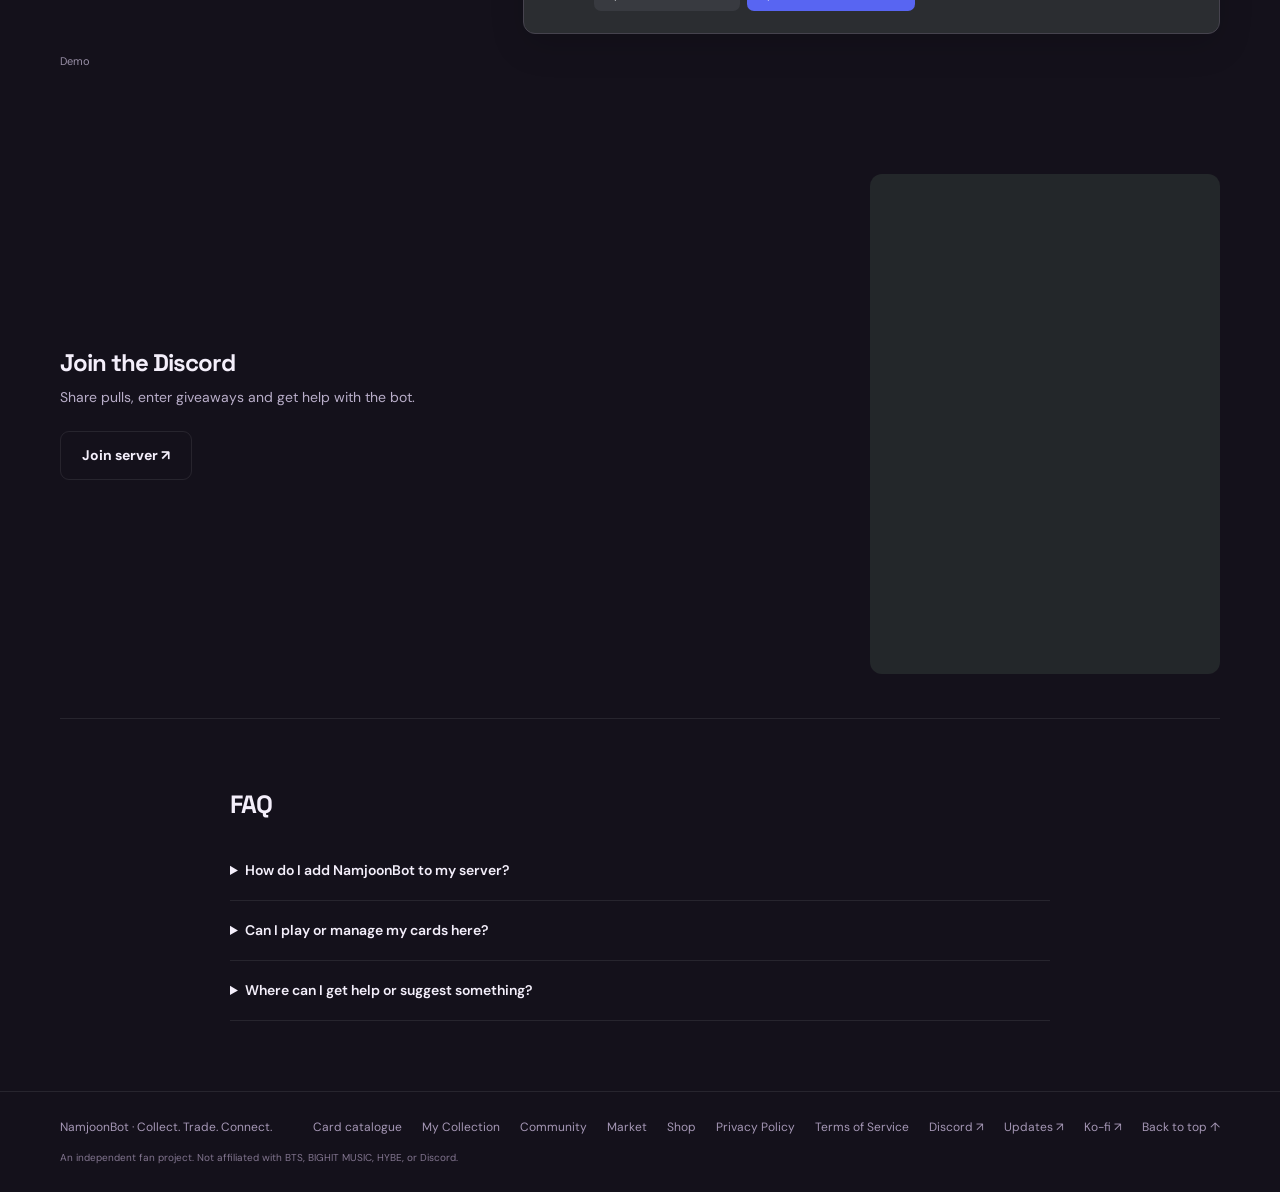
==== commit f0f183c5: "Update feature descriptions and embed the Discord community widget" ====
--- a/index.html
+++ b/index.html
@@ -156,7 +156,7 @@
 .events-panel-header{display:flex;align-items:center;justify-content:space-between;gap:16px;flex-wrap:wrap}.event-archive-link{display:inline-flex;align-items:center;gap:6px;white-space:nowrap;font-size:12px;font-weight:500;color:var(--muted);transition:color .2s}.event-archive-link:hover{color:var(--purple)}.event-archive-link span{color:var(--purple)}.event-panel>h3{margin-bottom:24px}@media(max-width:400px){.events-panel-header{gap:10px}.event-archive-link{font-size:11px}.events-panel-header .eyebrow{font-size:9px;letter-spacing:1.5px}}
 </style>
 
-<link rel="stylesheet" href="./homepage.css?v=20261105-stack">
+<link rel="stylesheet" href="./homepage.css?v=20261105-discord-widget">
 <link rel="stylesheet" href="./site-qol.css?v=20261105"><link rel="stylesheet" href="./member-header.css?v=20261105-nav"><link rel="stylesheet" href="./discord-features.css?v=20261105-discord-profile"></head>
 <body>
 <a class="skip" href="#main">Skip to content</a>
@@ -169,14 +169,14 @@
 <section class="wrap home-discord-features" aria-labelledby="discord-features-title">
 <div class="discord-features-heading"><h2 id="discord-features-title">NamjoonBot in Discord</h2></div>
 <div class="discord-feature-tabs" role="tablist" aria-label="Bot feature examples"><button id="demo-collect-tab" type="button" role="tab" aria-controls="demo-collect" aria-selected="true" tabindex="0">Collect</button><button id="demo-profile-tab" type="button" role="tab" aria-controls="demo-profile" aria-selected="false" tabindex="-1">Customise</button><button id="demo-trade-tab" type="button" role="tab" aria-controls="demo-trade" aria-selected="false" tabindex="-1">Trade</button></div>
-<div id="demo-collect" class="feature-demo-layout" role="tabpanel" aria-labelledby="demo-collect-tab"><div class="discord-feature-copy"><h3>Open photocard packs</h3><p>Each pack reveals three photocards, complete with rarity frames and permanent pull numbers.</p><code>/shop</code><a href="./shop.html">View today’s packs →</a></div><div class="discord-preview"><div class="dc-message"><img class="dc-avatar" src="./assets/features/bot-avatar.webp" alt="" width="40" height="40" loading="lazy"><div class="dc-content"><div class="dc-author">Namjoon Bot <span class="dc-app">APP</span><span class="dc-timestamp">Today at 12:00</span></div><div class="dc-embed"><strong class="dc-title">Collector</strong><h4>You opened a Wildflower Pack!</h4><div class="dc-card-lines"><p>1 · <img class="dc-inline-rarity" src="./assets/features/rarity-uncommon.webp" alt="Uncommon" loading="lazy"> <b>Jin — Evergreen</b> · #41</p><p>2 · <img class="dc-inline-rarity" src="./assets/features/rarity-rare.webp" alt="Rare" loading="lazy"> <b>Jimin — Dappled Light</b> · #86</p><p>3 · <img class="dc-inline-rarity" src="./assets/features/rarity-legendary.webp" alt="Legendary" loading="lazy"> <b>RM — Woodland Stroll</b> · #118</p></div><p class="dc-small">Spent 500 Bora Coins<br>Your balance is now 12,000 Bora Coins<br>You earned 50 XP.</p><img class="dc-attachment" src="./assets/features/pack-opening.webp" alt="Three Wildflower pulls with the bot’s Uncommon, Rare and Legendary frames" width="989" height="600" loading="lazy"><p class="dc-footer">Duplicates are possible · Pull numbers are permanent</p></div><div class="dc-actions" aria-label="Example bot buttons"><span>Open a Different Pack</span><span class="dc-primary">Open Another · 500 Coins</span></div></div></div></div></div>
-<div id="demo-profile" class="feature-demo-layout" role="tabpanel" aria-labelledby="demo-profile-tab" hidden><div class="discord-feature-copy"><h3>Customise your profile</h3><p>Choose banners and titles, then show off your favourite cards. Your level and balances stay part of your profile.</p><code>/profile</code><a href="./account.html#profile">View your profile →</a></div><div class="discord-preview"><div class="dc-message"><img class="dc-avatar" src="./assets/features/bot-avatar.webp" alt="" width="40" height="40" loading="lazy"><div class="dc-content"><div class="dc-author">Namjoon Bot <span class="dc-app">APP</span><span class="dc-timestamp">Today at 12:00</span></div><div class="dc-embed dc-profile-home"><img class="dc-profile-portrait" src="./assets/features/mock-pfp-01.webp" alt="Profile picture" width="56" height="56" loading="lazy"><strong class="dc-title dc-profile-name"><span>Collector</span><span class="dc-profile-badges" aria-label="Profile badges">💜</span></strong><p class="dc-profile-title">╰┈➤ˎˊ˗ <code>Pre-Debut Supporter · OT7</code> ✦</p><p><b>Level <span class="dc-profile-level">12</span></b> · <b>180 / <span class="dc-profile-next-xp">508</span> XP</b></p><p class="dc-profile-balances">🪙 <b>12,000</b> Bora Coins · 🌸 <b>500</b> Smeraldo Petals</p><img class="dc-banner" src="./assets/features/look-banner-bts_02.webp" alt="BTS: The Comeback" width="600" height="200" loading="lazy"></div><div class="dc-actions dc-profile-actions" aria-label="Example profile buttons"><span>Level Rewards</span><span>Badges</span><span>Stats</span><button type="button" data-profile-example="cards">Cards</button><span class="dc-primary">Customise</span></div><div class="dc-embed dc-showcase" hidden><strong class="dc-title">Collector’s Card Showcase</strong><p class="dc-small">Custom favourites</p><img class="dc-attachment" src="./assets/features/profile-showcase.webp" alt="Three selected cards rendered with the bot’s actual profile showcase renderer" width="1000" height="481" loading="lazy"></div><div class="dc-actions dc-showcase-actions" hidden><button type="button" data-profile-example="home" aria-label="Return to the example profile">↩ Back</button></div></div></div></div></div>
-<div id="demo-trade" class="feature-demo-layout" role="tabpanel" aria-labelledby="demo-trade-tab" hidden><div class="discord-feature-copy"><h3>Trade cards</h3><p>Review the exact cards on both sides, send a proposal or make a counteroffer.</p><code>/trade</code><a href="./market.html">Browse market →</a></div><div class="discord-preview"><div class="dc-message"><img class="dc-avatar" src="./assets/features/bot-avatar.webp" alt="" width="40" height="40" loading="lazy"><div class="dc-content"><div class="dc-author">Namjoon Bot <span class="dc-app">APP</span><span class="dc-timestamp">Today at 12:00</span></div><div class="dc-embed"><strong class="dc-title">Trade · Pending</strong><p><span class="dc-mention">@Collector</span> ⇄ <span class="dc-mention">@Friend</span></p><div class="dc-trade-fields"><div><b>Offering</b><p><img class="dc-inline-rarity" src="./assets/features/rarity-uncommon.webp" alt="Uncommon" loading="lazy"><br><strong>Jin — Evergreen</strong><br><span class="dc-small">Pull #41</span></p></div><div><b>Requesting</b><p><img class="dc-inline-rarity" src="./assets/features/rarity-rare.webp" alt="Rare" loading="lazy"><br><strong>Jimin — Dappled Light</strong><br><span class="dc-small">Pull #86</span></p></div></div><img class="dc-attachment dc-trade-art" src="./assets/features/trade.webp" alt="The bot’s trade artwork showing Jin offered for Jimin" width="661" height="426" loading="lazy"><p class="dc-footer">Accept completes the swap · Or counter, decline, or cancel</p></div><div class="dc-actions" aria-label="Example trade buttons"><span>View Trade</span><span class="dc-success">Accept</span><span class="dc-primary">Counter</span><span>Decline</span></div></div></div></div></div>
+<div id="demo-collect" class="feature-demo-layout" role="tabpanel" aria-labelledby="demo-collect-tab"><div class="discord-feature-copy"><h3>Open photocard packs</h3><p>Select one of the three daily packs in rotation and get lucky! You might pull a Secret Mythical.</p><code>/shop</code><a href="./shop.html">View today’s packs →</a></div><div class="discord-preview"><div class="dc-message"><img class="dc-avatar" src="./assets/features/bot-avatar.webp" alt="" width="40" height="40" loading="lazy"><div class="dc-content"><div class="dc-author">Namjoon Bot <span class="dc-app">APP</span><span class="dc-timestamp">Today at 12:00</span></div><div class="dc-embed"><strong class="dc-title">Collector</strong><h4>You opened a Wildflower Pack!</h4><div class="dc-card-lines"><p>1 · <img class="dc-inline-rarity" src="./assets/features/rarity-uncommon.webp" alt="Uncommon" loading="lazy"> <b>Jin — Evergreen</b> · #41</p><p>2 · <img class="dc-inline-rarity" src="./assets/features/rarity-rare.webp" alt="Rare" loading="lazy"> <b>Jimin — Dappled Light</b> · #86</p><p>3 · <img class="dc-inline-rarity" src="./assets/features/rarity-legendary.webp" alt="Legendary" loading="lazy"> <b>RM — Woodland Stroll</b> · #118</p></div><p class="dc-small">Spent 500 Bora Coins<br>Your balance is now 12,000 Bora Coins<br>You earned 50 XP.</p><img class="dc-attachment" src="./assets/features/pack-opening.webp" alt="Three Wildflower pulls with the bot’s Uncommon, Rare and Legendary frames" width="989" height="600" loading="lazy"><p class="dc-footer">Duplicates are possible · Pull numbers are permanent</p></div><div class="dc-actions" aria-label="Example bot buttons"><span>Open a Different Pack</span><span class="dc-primary">Open Another · 500 Coins</span></div></div></div></div></div>
+<div id="demo-profile" class="feature-demo-layout" role="tabpanel" aria-labelledby="demo-profile-tab" hidden><div class="discord-feature-copy"><h3>Customise your profile</h3><p>Customise your profile to your liking: earn and show off banners, titles and badges.</p><code>/profile</code><a href="./account.html#profile">View your profile →</a></div><div class="discord-preview"><div class="dc-message"><img class="dc-avatar" src="./assets/features/bot-avatar.webp" alt="" width="40" height="40" loading="lazy"><div class="dc-content"><div class="dc-author">Namjoon Bot <span class="dc-app">APP</span><span class="dc-timestamp">Today at 12:00</span></div><div class="dc-embed dc-profile-home"><img class="dc-profile-portrait" src="./assets/features/mock-pfp-01.webp" alt="Profile picture" width="56" height="56" loading="lazy"><strong class="dc-title dc-profile-name"><span>Collector</span><span class="dc-profile-badges" aria-label="Profile badges">💜</span></strong><p class="dc-profile-title">╰┈➤ˎˊ˗ <code>Pre-Debut Supporter · OT7</code> ✦</p><p><b>Level <span class="dc-profile-level">12</span></b> · <b>180 / <span class="dc-profile-next-xp">508</span> XP</b></p><p class="dc-profile-balances">🪙 <b>12,000</b> Bora Coins · 🌸 <b>500</b> Smeraldo Petals</p><img class="dc-banner" src="./assets/features/look-banner-bts_02.webp" alt="BTS: The Comeback" width="600" height="200" loading="lazy"></div><div class="dc-actions dc-profile-actions" aria-label="Example profile buttons"><span>Level Rewards</span><span>Badges</span><span>Stats</span><button type="button" data-profile-example="cards">Cards</button><span class="dc-primary">Customise</span></div><div class="dc-embed dc-showcase" hidden><strong class="dc-title">Collector’s Card Showcase</strong><p class="dc-small">Custom favourites</p><img class="dc-attachment" src="./assets/features/profile-showcase.webp" alt="Three selected cards rendered with the bot’s actual profile showcase renderer" width="1000" height="481" loading="lazy"></div><div class="dc-actions dc-showcase-actions" hidden><button type="button" data-profile-example="home" aria-label="Return to the example profile">↩ Back</button></div></div></div></div></div>
+<div id="demo-trade" class="feature-demo-layout" role="tabpanel" aria-labelledby="demo-trade-tab" hidden><div class="discord-feature-copy"><h3>Trade cards</h3><p>Complete your collection by trading with other players.</p><code>/trade</code><a href="./market.html">Browse market →</a></div><div class="discord-preview"><div class="dc-message"><img class="dc-avatar" src="./assets/features/bot-avatar.webp" alt="" width="40" height="40" loading="lazy"><div class="dc-content"><div class="dc-author">Namjoon Bot <span class="dc-app">APP</span><span class="dc-timestamp">Today at 12:00</span></div><div class="dc-embed"><strong class="dc-title">Trade · Pending</strong><p><span class="dc-mention">@Collector</span> ⇄ <span class="dc-mention">@Friend</span></p><div class="dc-trade-fields"><div><b>Offering</b><p><img class="dc-inline-rarity" src="./assets/features/rarity-uncommon.webp" alt="Uncommon" loading="lazy"><br><strong>Jin — Evergreen</strong><br><span class="dc-small">Pull #41</span></p></div><div><b>Requesting</b><p><img class="dc-inline-rarity" src="./assets/features/rarity-rare.webp" alt="Rare" loading="lazy"><br><strong>Jimin — Dappled Light</strong><br><span class="dc-small">Pull #86</span></p></div></div><img class="dc-attachment dc-trade-art" src="./assets/features/trade.webp" alt="The bot’s trade artwork showing Jin offered for Jimin" width="661" height="426" loading="lazy"><p class="dc-footer">Accept completes the swap · Or counter, decline, or cancel</p></div><div class="dc-actions" aria-label="Example trade buttons"><span>View Trade</span><span class="dc-success">Accept</span><span class="dc-primary">Counter</span><span>Decline</span></div></div></div></div></div>
 <p class="discord-demo-note">Demo</p>
 </section>
 
 
-<section id="community" class="wrap home-invite"><div><h2>Join the Discord</h2><p>Share pulls, enter giveaways and get help with the bot.</p></div><a class="btn" href="https://discord.gg/Ec2n3S7j8S">Join server ↗</a></section>
+<section id="community" class="wrap home-invite with-discord-widget"><div class="home-invite-copy"><h2>Join the Discord</h2><p>Share pulls, enter giveaways and get help with the bot.</p><a class="btn" href="https://discord.gg/Ec2n3S7j8S">Join server ↗</a></div><iframe class="home-discord-widget" src="https://discord.com/widget?id=1540792669788184709&amp;theme=dark" title="NamjoonBot Discord community" width="350" height="500" loading="lazy" referrerpolicy="no-referrer" sandbox="allow-popups allow-popups-to-escape-sandbox allow-same-origin allow-scripts"></iframe></section>
 <section class="wrap"><div class="faq"><h2>FAQ</h2><details><summary>How do I add NamjoonBot to my server?</summary><p>Use <a data-bot href="https://discord.com/oauth2/authorize?client_id=1540789930329120908&amp;permissions=274878286848&amp;integration_type=0&amp;scope=bot+applications.commands">Add to Discord</a>, choose your server, and follow Discord’s permission prompts. You’ll need permission to add apps to that server.</p></details><details><summary>Can I play or manage my cards here?</summary><p>Browse the catalogue and market on the website. Sign in with Discord to view your profile and inventory or buy and list cards on the market. Open packs, trade and gift cards in Discord.</p></details><details><summary>Where can I get help or suggest something?</summary><p>Join the <a data-server href="https://discord.gg/Ec2n3S7j8S">support server</a> for help, feedback, and suggestions.</p></details></div></section>
 </main>
 <footer><div class="wrap"><div class="footer-row"><span>NamjoonBot · Collect. Trade. Connect.</span><div class="footer-links"><a href="./catalogue.html">Card catalogue</a><a href="./account.html">My Collection</a><a href="./community.html">Community</a><a href="./market.html">Market</a><a href="./shop.html">Shop</a><a href="./privacy.html">Privacy Policy</a><a href="./terms.html">Terms of Service</a><a data-server href="https://discord.gg/Ec2n3S7j8S">Discord ↗</a><a data-server href="https://discord.gg/Ec2n3S7j8S">Updates ↗</a><a href="https://ko-fi.com/namjoonbot" target="_blank" rel="noopener noreferrer">Ko-fi ↗</a><a href="#main">Back to top ↑</a></div></div><p class="footer-note">An independent fan project. Not affiliated with BTS, BIGHIT MUSIC, HYBE, or Discord.</p></div></footer>
--- a/homepage.css
+++ b/homepage.css
@@ -57,3 +57,6 @@
 @media(max-width:640px){.hero .art{--stack-width:195px;min-height:410px}.stack-card-back{transform:translate(-50%,-50%) translate(-40px,6px) rotate(-23deg)}.stack-card-middle{transform:translate(-50%,-50%) translate(42px,6px) rotate(10deg)}}
 @media(max-width:420px){.home-feature{display:block}.feature-preview{height:210px}.home-feature h3{margin-top:15px}.feature-collect .feature-mini-card{width:72px}.feature-trade .feature-mini-card{width:75px}.feature-trade{gap:23px}.feature-profile-banner{height:54px;margin:15px 18px 0}.feature-profile-person{margin-left:26px}.feature-showcase .feature-mini-card{width:39px}.feature-showcase{gap:12px}.feature-profile-person strong{font-size:12px}.feature-profile-person div>span{font-size:10px}.hero .art{--stack-width:180px;min-height:390px}}
 @media(prefers-reduced-motion:reduce){.stack-card{transition:none}}
+
+.home-invite.with-discord-widget{display:grid;grid-template-columns:minmax(0,1fr) minmax(0,350px);gap:48px;align-items:center;padding-top:44px;padding-bottom:44px}.home-invite-copy{max-width:430px}.home-invite-copy .btn{margin-top:22px}.home-discord-widget{display:block;width:100%;max-width:350px;height:500px;border:0;border-radius:12px;background:#23272a;justify-self:end}
+@media(max-width:700px){.home-invite.with-discord-widget{grid-template-columns:minmax(0,1fr);gap:26px}.home-discord-widget{justify-self:center}.home-invite-copy{max-width:none}}
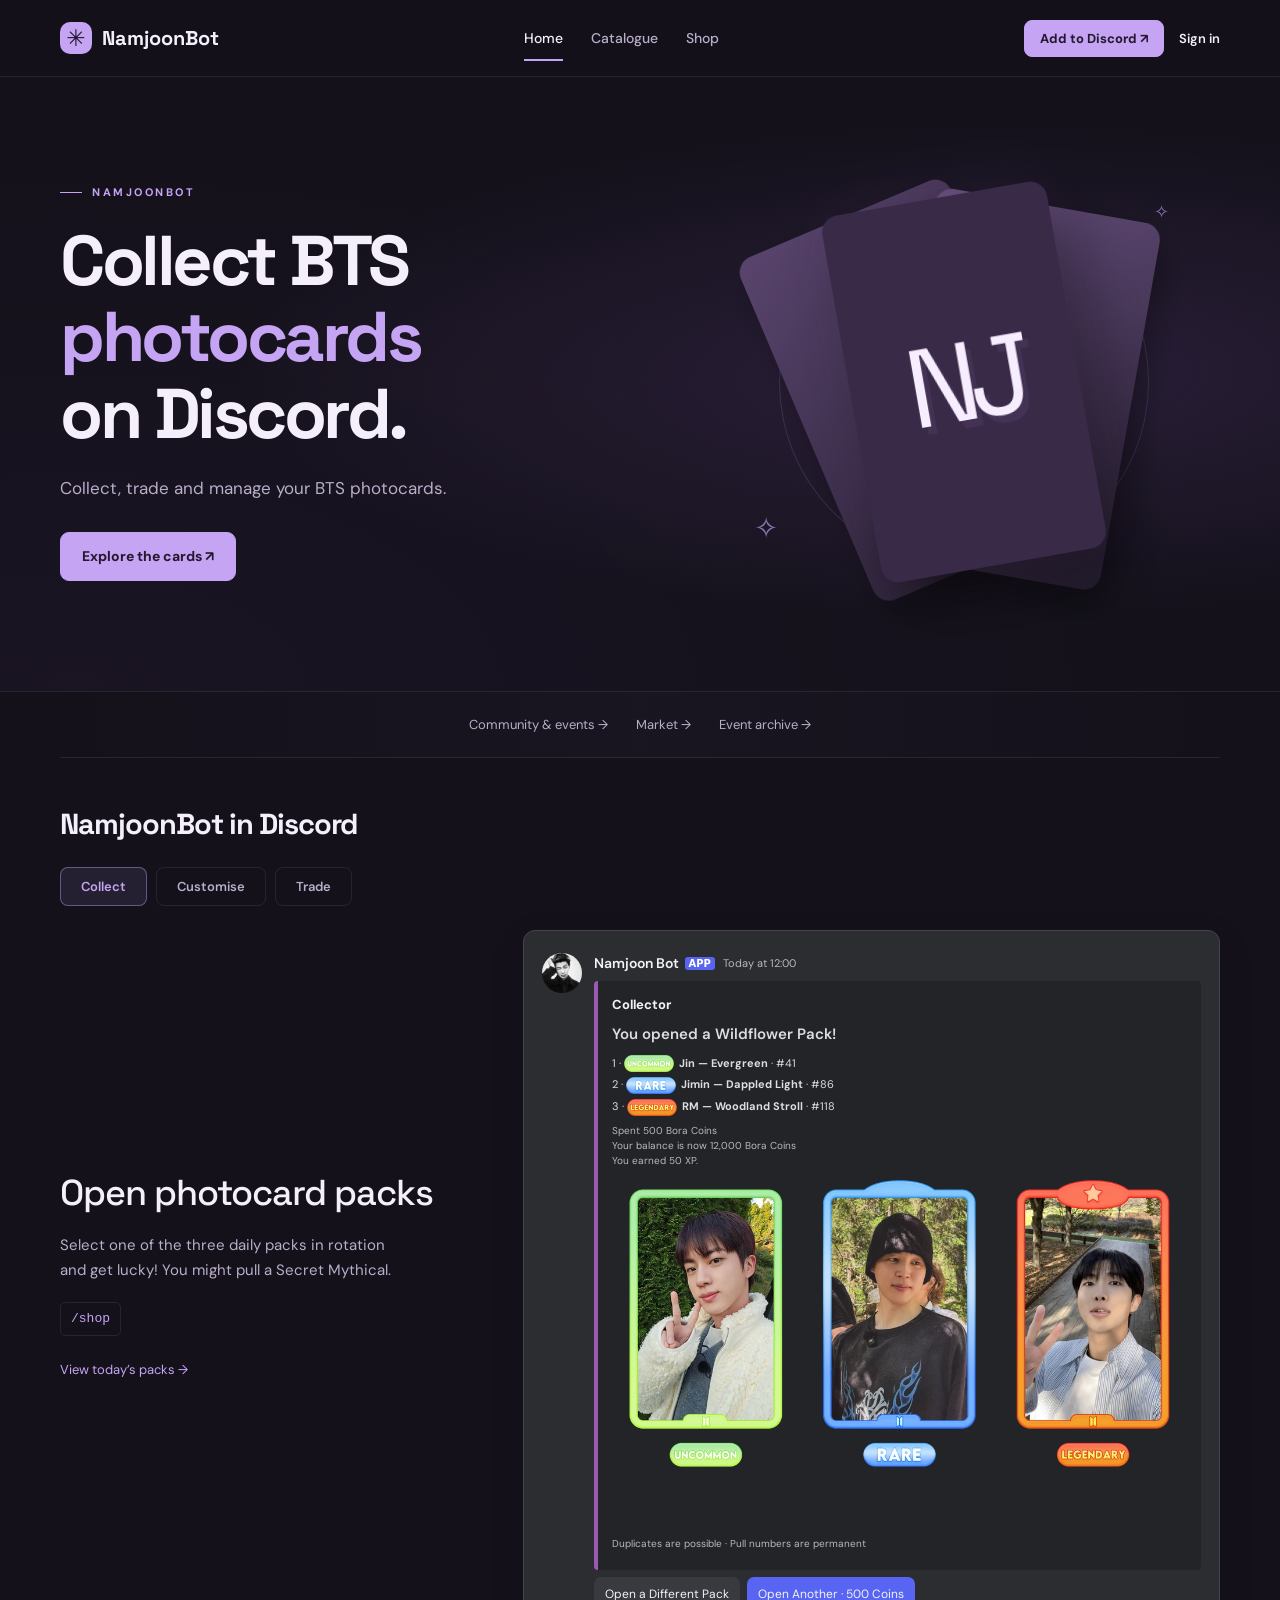
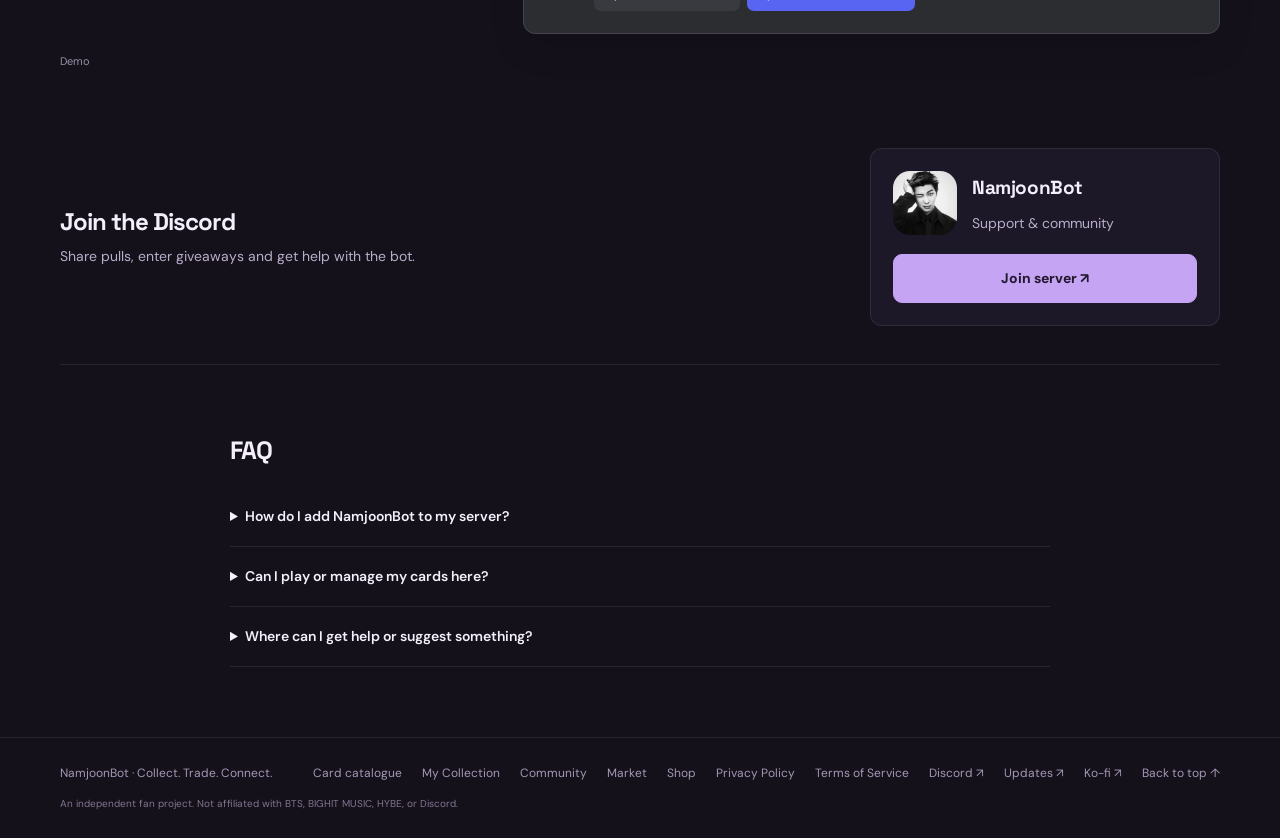
==== commit 9e44f7a8: "Restore a compact Discord invite card with the Namjoon picture" ====
--- a/index.html
+++ b/index.html
@@ -156,7 +156,7 @@
 .events-panel-header{display:flex;align-items:center;justify-content:space-between;gap:16px;flex-wrap:wrap}.event-archive-link{display:inline-flex;align-items:center;gap:6px;white-space:nowrap;font-size:12px;font-weight:500;color:var(--muted);transition:color .2s}.event-archive-link:hover{color:var(--purple)}.event-archive-link span{color:var(--purple)}.event-panel>h3{margin-bottom:24px}@media(max-width:400px){.events-panel-header{gap:10px}.event-archive-link{font-size:11px}.events-panel-header .eyebrow{font-size:9px;letter-spacing:1.5px}}
 </style>
 
-<link rel="stylesheet" href="./homepage.css?v=20261105-discord-widget">
+<link rel="stylesheet" href="./homepage.css?v=20261105-server-card">
 <link rel="stylesheet" href="./site-qol.css?v=20261105"><link rel="stylesheet" href="./member-header.css?v=20261105-nav"><link rel="stylesheet" href="./discord-features.css?v=20261105-discord-profile"></head>
 <body>
 <a class="skip" href="#main">Skip to content</a>
@@ -176,7 +176,7 @@
 </section>
 
 
-<section id="community" class="wrap home-invite with-discord-widget"><div class="home-invite-copy"><h2>Join the Discord</h2><p>Share pulls, enter giveaways and get help with the bot.</p><a class="btn" href="https://discord.gg/Ec2n3S7j8S">Join server ↗</a></div><iframe class="home-discord-widget" src="https://discord.com/widget?id=1540792669788184709&amp;theme=dark" title="NamjoonBot Discord community" width="350" height="500" loading="lazy" referrerpolicy="no-referrer" sandbox="allow-popups allow-popups-to-escape-sandbox allow-same-origin allow-scripts"></iframe></section>
+<section id="community" class="wrap home-invite with-server-card"><div class="home-invite-copy"><h2>Join the Discord</h2><p>Share pulls, enter giveaways and get help with the bot.</p></div><div class="home-server-card"><div class="home-server-identity"><img src="./assets/features/bot-avatar.webp" alt="NamjoonBot server" width="64" height="64" loading="lazy"><div><h3>NamjoonBot</h3><p>Support &amp; community</p></div></div><a class="btn primary home-server-join" href="https://discord.gg/Ec2n3S7j8S">Join server ↗</a></div></section>
 <section class="wrap"><div class="faq"><h2>FAQ</h2><details><summary>How do I add NamjoonBot to my server?</summary><p>Use <a data-bot href="https://discord.com/oauth2/authorize?client_id=1540789930329120908&amp;permissions=274878286848&amp;integration_type=0&amp;scope=bot+applications.commands">Add to Discord</a>, choose your server, and follow Discord’s permission prompts. You’ll need permission to add apps to that server.</p></details><details><summary>Can I play or manage my cards here?</summary><p>Browse the catalogue and market on the website. Sign in with Discord to view your profile and inventory or buy and list cards on the market. Open packs, trade and gift cards in Discord.</p></details><details><summary>Where can I get help or suggest something?</summary><p>Join the <a data-server href="https://discord.gg/Ec2n3S7j8S">support server</a> for help, feedback, and suggestions.</p></details></div></section>
 </main>
 <footer><div class="wrap"><div class="footer-row"><span>NamjoonBot · Collect. Trade. Connect.</span><div class="footer-links"><a href="./catalogue.html">Card catalogue</a><a href="./account.html">My Collection</a><a href="./community.html">Community</a><a href="./market.html">Market</a><a href="./shop.html">Shop</a><a href="./privacy.html">Privacy Policy</a><a href="./terms.html">Terms of Service</a><a data-server href="https://discord.gg/Ec2n3S7j8S">Discord ↗</a><a data-server href="https://discord.gg/Ec2n3S7j8S">Updates ↗</a><a href="https://ko-fi.com/namjoonbot" target="_blank" rel="noopener noreferrer">Ko-fi ↗</a><a href="#main">Back to top ↑</a></div></div><p class="footer-note">An independent fan project. Not affiliated with BTS, BIGHIT MUSIC, HYBE, or Discord.</p></div></footer>
--- a/homepage.css
+++ b/homepage.css
@@ -58,5 +58,6 @@
 @media(max-width:420px){.home-feature{display:block}.feature-preview{height:210px}.home-feature h3{margin-top:15px}.feature-collect .feature-mini-card{width:72px}.feature-trade .feature-mini-card{width:75px}.feature-trade{gap:23px}.feature-profile-banner{height:54px;margin:15px 18px 0}.feature-profile-person{margin-left:26px}.feature-showcase .feature-mini-card{width:39px}.feature-showcase{gap:12px}.feature-profile-person strong{font-size:12px}.feature-profile-person div>span{font-size:10px}.hero .art{--stack-width:180px;min-height:390px}}
 @media(prefers-reduced-motion:reduce){.stack-card{transition:none}}
 
-.home-invite.with-discord-widget{display:grid;grid-template-columns:minmax(0,1fr) minmax(0,350px);gap:48px;align-items:center;padding-top:44px;padding-bottom:44px}.home-invite-copy{max-width:430px}.home-invite-copy .btn{margin-top:22px}.home-discord-widget{display:block;width:100%;max-width:350px;height:500px;border:0;border-radius:12px;background:#23272a;justify-self:end}
-@media(max-width:700px){.home-invite.with-discord-widget{grid-template-columns:minmax(0,1fr);gap:26px}.home-discord-widget{justify-self:center}.home-invite-copy{max-width:none}}
+
+.home-invite.with-server-card{display:grid;grid-template-columns:minmax(0,1fr) minmax(0,350px);gap:40px;align-items:center;padding:38px 0}.home-server-card{padding:22px;border:1px solid var(--line);border-radius:12px;background:var(--surface)}.home-server-identity{display:flex;align-items:center;gap:15px}.home-server-identity img{width:64px;height:64px;border-radius:17px;object-fit:cover}.home-server-identity h3{font-size:19px;letter-spacing:-.4px}.home-server-identity p{font-size:12px;margin-top:3px}.home-server-join{display:flex!important;width:100%;margin-top:19px}.home-invite-copy{max-width:430px}
+@media(max-width:640px){.home-invite.with-server-card{grid-template-columns:minmax(0,1fr);gap:20px;padding:30px 0}.home-server-card{width:100%;max-width:350px}}
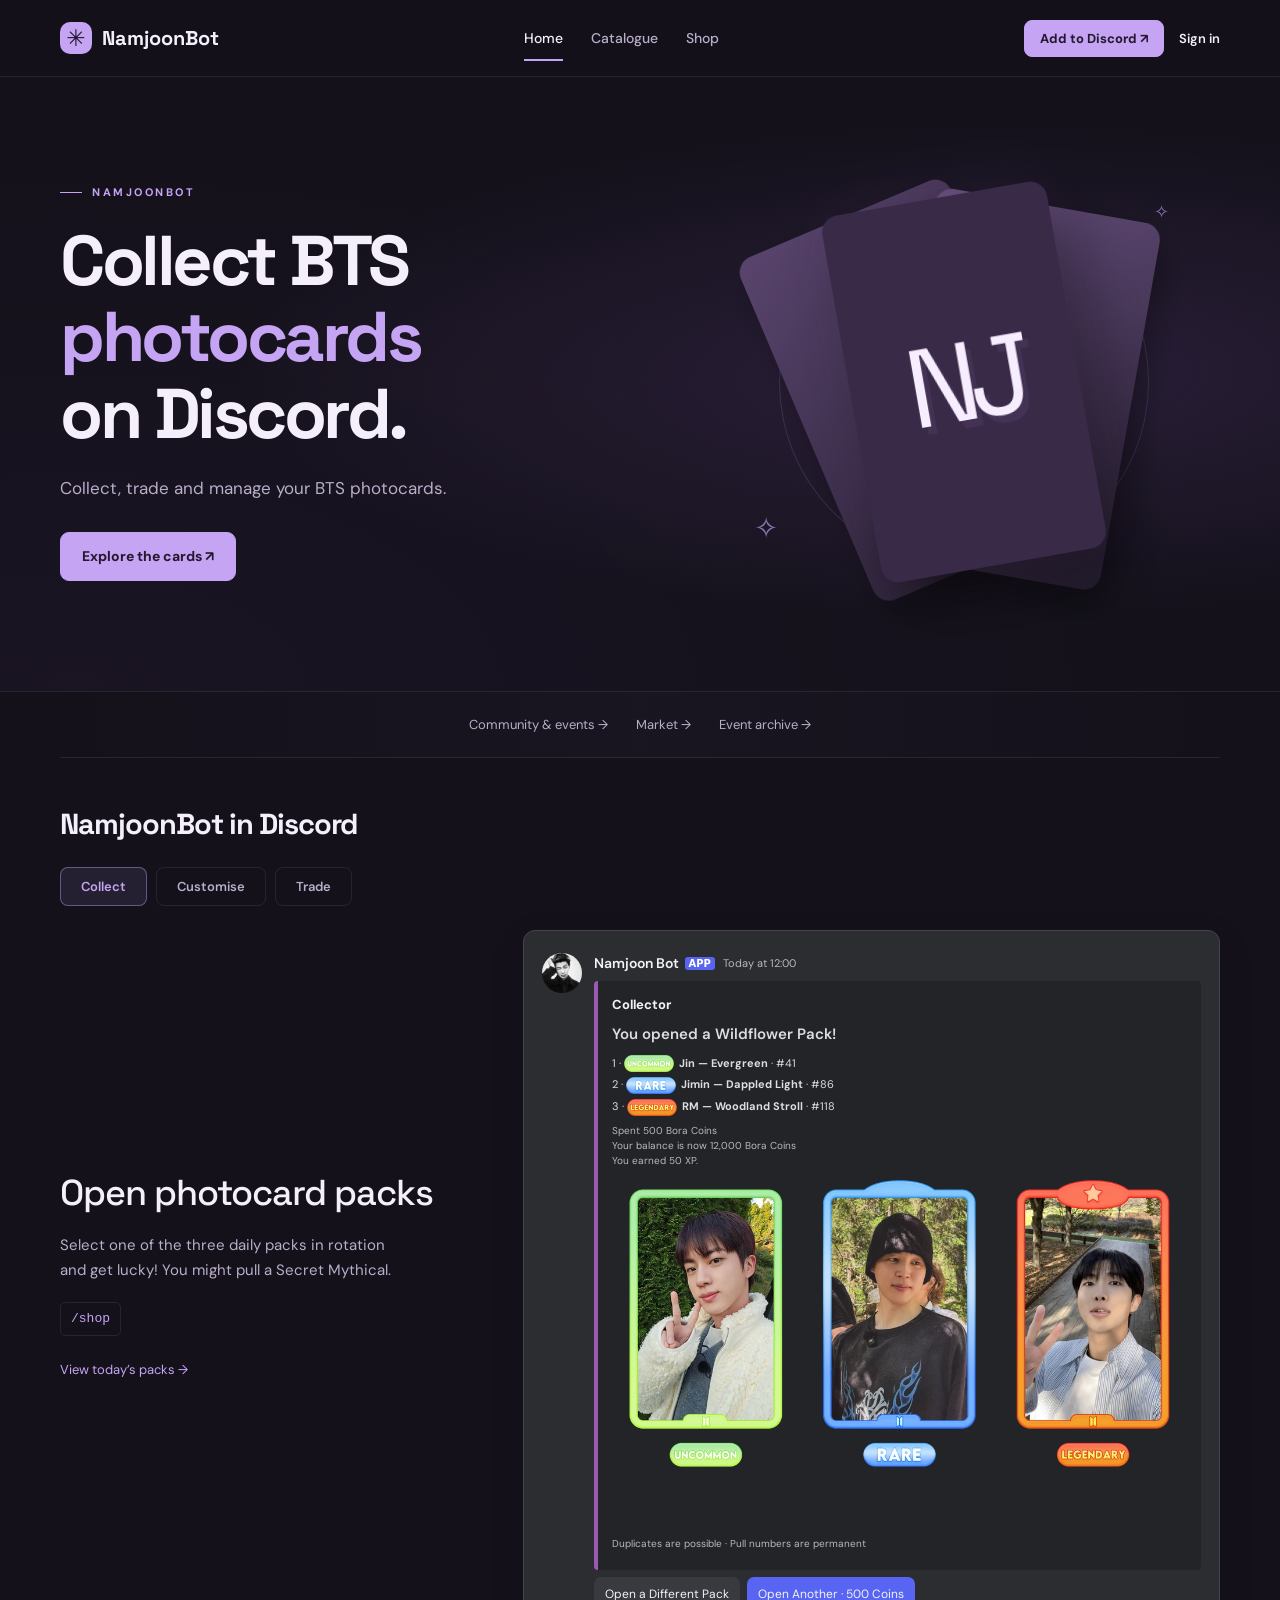
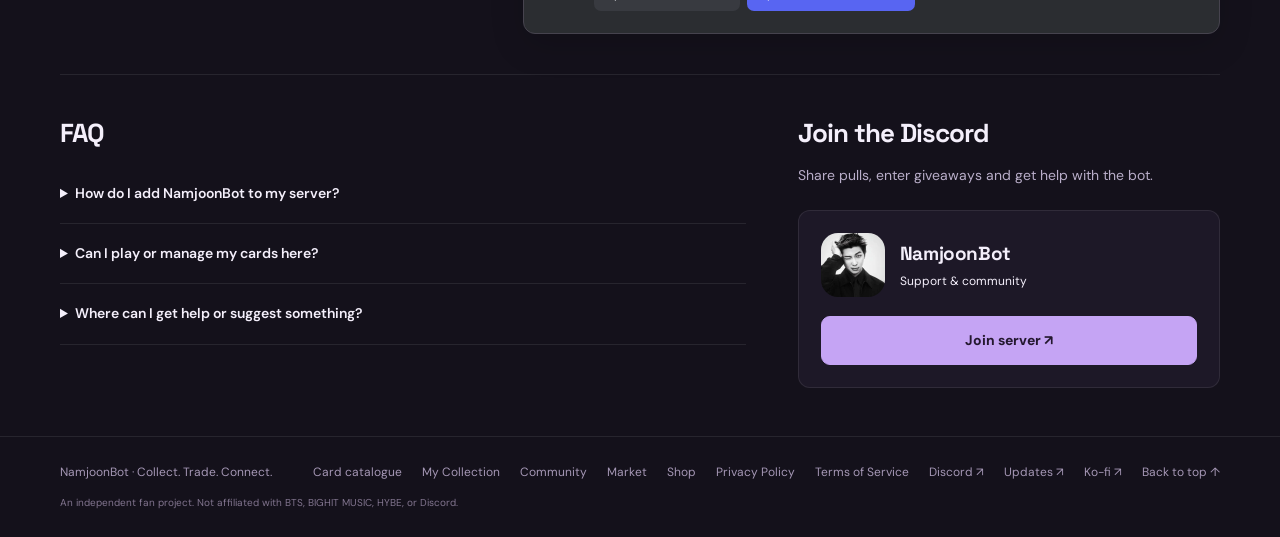
==== commit f96bf8b2: "Place Discord invite beside FAQ and remove Demo footer" ====
--- a/index.html
+++ b/index.html
@@ -156,7 +156,7 @@
 .events-panel-header{display:flex;align-items:center;justify-content:space-between;gap:16px;flex-wrap:wrap}.event-archive-link{display:inline-flex;align-items:center;gap:6px;white-space:nowrap;font-size:12px;font-weight:500;color:var(--muted);transition:color .2s}.event-archive-link:hover{color:var(--purple)}.event-archive-link span{color:var(--purple)}.event-panel>h3{margin-bottom:24px}@media(max-width:400px){.events-panel-header{gap:10px}.event-archive-link{font-size:11px}.events-panel-header .eyebrow{font-size:9px;letter-spacing:1.5px}}
 </style>
 
-<link rel="stylesheet" href="./homepage.css?v=20261105-server-card">
+<link rel="stylesheet" href="./homepage.css?v=20261105-help-layout">
 <link rel="stylesheet" href="./site-qol.css?v=20261105"><link rel="stylesheet" href="./member-header.css?v=20261105-nav"><link rel="stylesheet" href="./discord-features.css?v=20261105-discord-profile"></head>
 <body>
 <a class="skip" href="#main">Skip to content</a>
@@ -172,12 +172,11 @@
 <div id="demo-collect" class="feature-demo-layout" role="tabpanel" aria-labelledby="demo-collect-tab"><div class="discord-feature-copy"><h3>Open photocard packs</h3><p>Select one of the three daily packs in rotation and get lucky! You might pull a Secret Mythical.</p><code>/shop</code><a href="./shop.html">View today’s packs →</a></div><div class="discord-preview"><div class="dc-message"><img class="dc-avatar" src="./assets/features/bot-avatar.webp" alt="" width="40" height="40" loading="lazy"><div class="dc-content"><div class="dc-author">Namjoon Bot <span class="dc-app">APP</span><span class="dc-timestamp">Today at 12:00</span></div><div class="dc-embed"><strong class="dc-title">Collector</strong><h4>You opened a Wildflower Pack!</h4><div class="dc-card-lines"><p>1 · <img class="dc-inline-rarity" src="./assets/features/rarity-uncommon.webp" alt="Uncommon" loading="lazy"> <b>Jin — Evergreen</b> · #41</p><p>2 · <img class="dc-inline-rarity" src="./assets/features/rarity-rare.webp" alt="Rare" loading="lazy"> <b>Jimin — Dappled Light</b> · #86</p><p>3 · <img class="dc-inline-rarity" src="./assets/features/rarity-legendary.webp" alt="Legendary" loading="lazy"> <b>RM — Woodland Stroll</b> · #118</p></div><p class="dc-small">Spent 500 Bora Coins<br>Your balance is now 12,000 Bora Coins<br>You earned 50 XP.</p><img class="dc-attachment" src="./assets/features/pack-opening.webp" alt="Three Wildflower pulls with the bot’s Uncommon, Rare and Legendary frames" width="989" height="600" loading="lazy"><p class="dc-footer">Duplicates are possible · Pull numbers are permanent</p></div><div class="dc-actions" aria-label="Example bot buttons"><span>Open a Different Pack</span><span class="dc-primary">Open Another · 500 Coins</span></div></div></div></div></div>
 <div id="demo-profile" class="feature-demo-layout" role="tabpanel" aria-labelledby="demo-profile-tab" hidden><div class="discord-feature-copy"><h3>Customise your profile</h3><p>Customise your profile to your liking: earn and show off banners, titles and badges.</p><code>/profile</code><a href="./account.html#profile">View your profile →</a></div><div class="discord-preview"><div class="dc-message"><img class="dc-avatar" src="./assets/features/bot-avatar.webp" alt="" width="40" height="40" loading="lazy"><div class="dc-content"><div class="dc-author">Namjoon Bot <span class="dc-app">APP</span><span class="dc-timestamp">Today at 12:00</span></div><div class="dc-embed dc-profile-home"><img class="dc-profile-portrait" src="./assets/features/mock-pfp-01.webp" alt="Profile picture" width="56" height="56" loading="lazy"><strong class="dc-title dc-profile-name"><span>Collector</span><span class="dc-profile-badges" aria-label="Profile badges">💜</span></strong><p class="dc-profile-title">╰┈➤ˎˊ˗ <code>Pre-Debut Supporter · OT7</code> ✦</p><p><b>Level <span class="dc-profile-level">12</span></b> · <b>180 / <span class="dc-profile-next-xp">508</span> XP</b></p><p class="dc-profile-balances">🪙 <b>12,000</b> Bora Coins · 🌸 <b>500</b> Smeraldo Petals</p><img class="dc-banner" src="./assets/features/look-banner-bts_02.webp" alt="BTS: The Comeback" width="600" height="200" loading="lazy"></div><div class="dc-actions dc-profile-actions" aria-label="Example profile buttons"><span>Level Rewards</span><span>Badges</span><span>Stats</span><button type="button" data-profile-example="cards">Cards</button><span class="dc-primary">Customise</span></div><div class="dc-embed dc-showcase" hidden><strong class="dc-title">Collector’s Card Showcase</strong><p class="dc-small">Custom favourites</p><img class="dc-attachment" src="./assets/features/profile-showcase.webp" alt="Three selected cards rendered with the bot’s actual profile showcase renderer" width="1000" height="481" loading="lazy"></div><div class="dc-actions dc-showcase-actions" hidden><button type="button" data-profile-example="home" aria-label="Return to the example profile">↩ Back</button></div></div></div></div></div>
 <div id="demo-trade" class="feature-demo-layout" role="tabpanel" aria-labelledby="demo-trade-tab" hidden><div class="discord-feature-copy"><h3>Trade cards</h3><p>Complete your collection by trading with other players.</p><code>/trade</code><a href="./market.html">Browse market →</a></div><div class="discord-preview"><div class="dc-message"><img class="dc-avatar" src="./assets/features/bot-avatar.webp" alt="" width="40" height="40" loading="lazy"><div class="dc-content"><div class="dc-author">Namjoon Bot <span class="dc-app">APP</span><span class="dc-timestamp">Today at 12:00</span></div><div class="dc-embed"><strong class="dc-title">Trade · Pending</strong><p><span class="dc-mention">@Collector</span> ⇄ <span class="dc-mention">@Friend</span></p><div class="dc-trade-fields"><div><b>Offering</b><p><img class="dc-inline-rarity" src="./assets/features/rarity-uncommon.webp" alt="Uncommon" loading="lazy"><br><strong>Jin — Evergreen</strong><br><span class="dc-small">Pull #41</span></p></div><div><b>Requesting</b><p><img class="dc-inline-rarity" src="./assets/features/rarity-rare.webp" alt="Rare" loading="lazy"><br><strong>Jimin — Dappled Light</strong><br><span class="dc-small">Pull #86</span></p></div></div><img class="dc-attachment dc-trade-art" src="./assets/features/trade.webp" alt="The bot’s trade artwork showing Jin offered for Jimin" width="661" height="426" loading="lazy"><p class="dc-footer">Accept completes the swap · Or counter, decline, or cancel</p></div><div class="dc-actions" aria-label="Example trade buttons"><span>View Trade</span><span class="dc-success">Accept</span><span class="dc-primary">Counter</span><span>Decline</span></div></div></div></div></div>
-<p class="discord-demo-note">Demo</p>
 </section>
 
 
-<section id="community" class="wrap home-invite with-server-card"><div class="home-invite-copy"><h2>Join the Discord</h2><p>Share pulls, enter giveaways and get help with the bot.</p></div><div class="home-server-card"><div class="home-server-identity"><img src="./assets/features/bot-avatar.webp" alt="NamjoonBot server" width="64" height="64" loading="lazy"><div><h3>NamjoonBot</h3><p>Support &amp; community</p></div></div><a class="btn primary home-server-join" href="https://discord.gg/Ec2n3S7j8S">Join server ↗</a></div></section>
-<section class="wrap"><div class="faq"><h2>FAQ</h2><details><summary>How do I add NamjoonBot to my server?</summary><p>Use <a data-bot href="https://discord.com/oauth2/authorize?client_id=1540789930329120908&amp;permissions=274878286848&amp;integration_type=0&amp;scope=bot+applications.commands">Add to Discord</a>, choose your server, and follow Discord’s permission prompts. You’ll need permission to add apps to that server.</p></details><details><summary>Can I play or manage my cards here?</summary><p>Browse the catalogue and market on the website. Sign in with Discord to view your profile and inventory or buy and list cards on the market. Open packs, trade and gift cards in Discord.</p></details><details><summary>Where can I get help or suggest something?</summary><p>Join the <a data-server href="https://discord.gg/Ec2n3S7j8S">support server</a> for help, feedback, and suggestions.</p></details></div></section>
+
+<section class="wrap home-help" aria-label="Help and community"><div class="home-help-faq"><div class="faq"><h2>FAQ</h2><details><summary>How do I add NamjoonBot to my server?</summary><p>Use <a data-bot href="https://discord.com/oauth2/authorize?client_id=1540789930329120908&amp;permissions=274878286848&amp;integration_type=0&amp;scope=bot+applications.commands">Add to Discord</a>, choose your server, and follow Discord’s permission prompts. You’ll need permission to add apps to that server.</p></details><details><summary>Can I play or manage my cards here?</summary><p>Browse the catalogue and market on the website. Sign in with Discord to view your profile and inventory or buy and list cards on the market. Open packs, trade and gift cards in Discord.</p></details><details><summary>Where can I get help or suggest something?</summary><p>Join the <a data-server href="https://discord.gg/Ec2n3S7j8S">support server</a> for help, feedback, and suggestions.</p></details></div></div><aside id="community" class="home-help-discord"><h2>Join the Discord</h2><p>Share pulls, enter giveaways and get help with the bot.</p><div class="home-server-card"><div class="home-server-identity"><img src="./assets/features/bot-avatar.webp" alt="NamjoonBot server" width="64" height="64" loading="lazy"><div><h3>NamjoonBot</h3><p>Support &amp; community</p></div></div><a class="btn primary home-server-join" href="https://discord.gg/Ec2n3S7j8S">Join server ↗</a></div></aside></section>
 </main>
 <footer><div class="wrap"><div class="footer-row"><span>NamjoonBot · Collect. Trade. Connect.</span><div class="footer-links"><a href="./catalogue.html">Card catalogue</a><a href="./account.html">My Collection</a><a href="./community.html">Community</a><a href="./market.html">Market</a><a href="./shop.html">Shop</a><a href="./privacy.html">Privacy Policy</a><a href="./terms.html">Terms of Service</a><a data-server href="https://discord.gg/Ec2n3S7j8S">Discord ↗</a><a data-server href="https://discord.gg/Ec2n3S7j8S">Updates ↗</a><a href="https://ko-fi.com/namjoonbot" target="_blank" rel="noopener noreferrer">Ko-fi ↗</a><a href="#main">Back to top ↑</a></div></div><p class="footer-note">An independent fan project. Not affiliated with BTS, BIGHIT MUSIC, HYBE, or Discord.</p></div></footer>
 <script src="./site-config.js"></script>
--- a/homepage.css
+++ b/homepage.css
@@ -61,3 +61,6 @@
 
 .home-invite.with-server-card{display:grid;grid-template-columns:minmax(0,1fr) minmax(0,350px);gap:40px;align-items:center;padding:38px 0}.home-server-card{padding:22px;border:1px solid var(--line);border-radius:12px;background:var(--surface)}.home-server-identity{display:flex;align-items:center;gap:15px}.home-server-identity img{width:64px;height:64px;border-radius:17px;object-fit:cover}.home-server-identity h3{font-size:19px;letter-spacing:-.4px}.home-server-identity p{font-size:12px;margin-top:3px}.home-server-join{display:flex!important;width:100%;margin-top:19px}.home-invite-copy{max-width:430px}
 @media(max-width:640px){.home-invite.with-server-card{grid-template-columns:minmax(0,1fr);gap:20px;padding:30px 0}.home-server-card{width:100%;max-width:350px}}
+
+.home-help{display:grid;grid-template-columns:minmax(0,1.3fr) minmax(280px,.8fr);gap:52px;align-items:start;border-top:1px solid var(--line);padding:42px 0 48px}.home-help .faq{max-width:none;margin:0}.home-help h2{font-size:26px;margin:0 0 15px}.home-help-discord>p{color:var(--muted);font-size:14px;line-height:1.7}.home-help .home-server-card{margin-top:22px}.home-help-faq,.home-help-discord{min-width:0}
+@media(max-width:760px){.home-help{grid-template-columns:minmax(0,1fr);gap:32px;padding:32px 0 38px}.home-help .home-server-card{max-width:350px}.home-help h2{font-size:24px}}
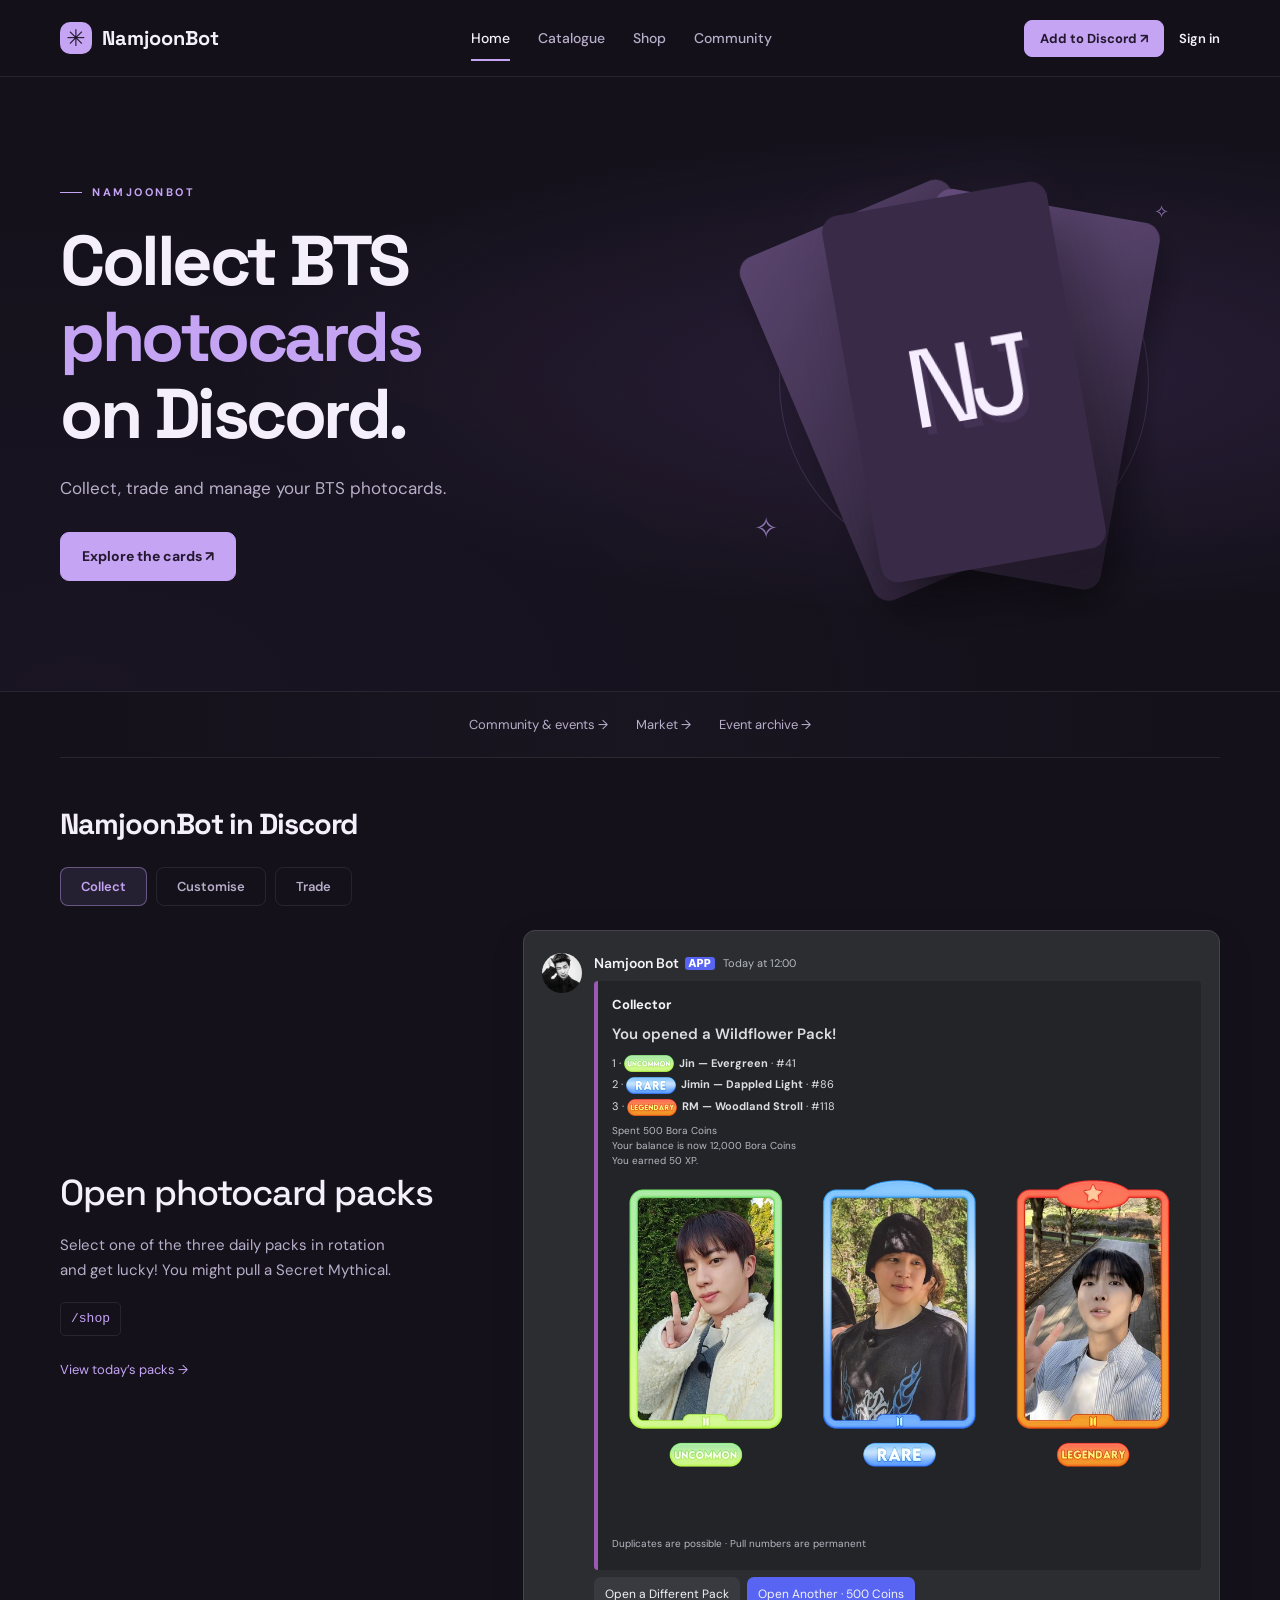
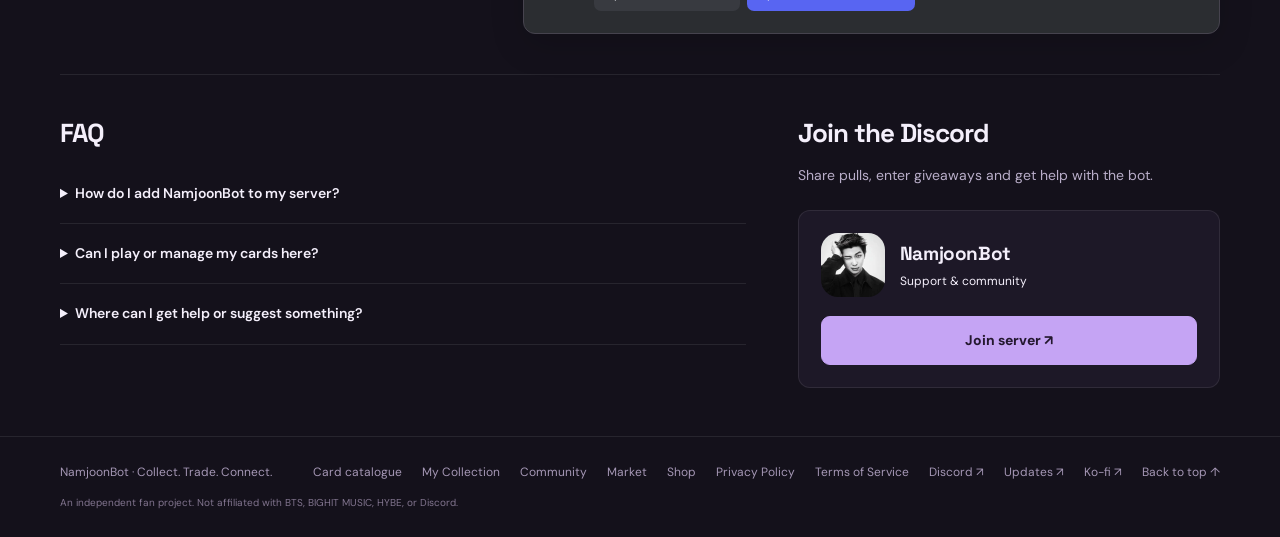
==== commit 08a468c7: "Add Community to shared website navigation" ====
--- a/index.html
+++ b/index.html
@@ -157,10 +157,10 @@
 </style>
 
 <link rel="stylesheet" href="./homepage.css?v=20261105-help-layout">
-<link rel="stylesheet" href="./site-qol.css?v=20261105"><link rel="stylesheet" href="./member-header.css?v=20261105-nav"><link rel="stylesheet" href="./discord-features.css?v=20261105-discord-profile"></head>
+<link rel="stylesheet" href="./site-qol.css?v=20261105"><link rel="stylesheet" href="./member-header.css?v=20261106-community"><link rel="stylesheet" href="./discord-features.css?v=20261105-discord-profile"></head>
 <body>
 <a class="skip" href="#main">Skip to content</a>
-<header class="member-header"><nav class="member-inner" aria-label="Main navigation"><a class="member-brand" href="./" aria-label="NamjoonBot home"><span class="member-mark" aria-hidden="true">✳</span>NamjoonBot</a><div class="member-links"><a href="./" data-nav-page="index.html" aria-current="page">Home</a><a href="./catalogue.html" data-nav-page="catalogue.html">Catalogue</a><a href="./shop.html" data-nav-page="shop.html">Shop</a></div><div class="member-actions"><a class="member-add" href="https://discord.com/oauth2/authorize?client_id=1540789930329120908&amp;permissions=274878286848&amp;integration_type=0&amp;scope=bot+applications.commands"><span class="member-desktop-copy">Add to Discord ↗</span><span class="member-mobile-copy">Add bot ↗</span></a><a id="member-signin" class="member-signin" href="./account.html">Sign in</a><details id="member-account" class="member-account" hidden><summary aria-label="Open account navigation"><span id="member-avatar" class="member-avatar" aria-hidden="true">A</span><span class="member-chevron" aria-hidden="true">⌄</span></summary><div class="member-dropdown"><span id="member-name" class="member-name">Discord account</span><a href="./account.html#profile">Profile</a><a href="./account.html#collections">Collection progress</a><a href="./account.html#wishlist">Wishlist</a><a href="./account.html#inventory">Inventory</a><a href="./market.html">Market &amp; offers</a><a href="./account.html#binders">Binders</a><button id="member-signout" type="button">Sign out</button></div></details></div></nav></header>
+<header class="member-header"><nav class="member-inner" aria-label="Main navigation"><a class="member-brand" href="./" aria-label="NamjoonBot home"><span class="member-mark" aria-hidden="true">✳</span>NamjoonBot</a><div class="member-links"><a href="./" data-nav-page="index.html" aria-current="page">Home</a><a href="./catalogue.html" data-nav-page="catalogue.html">Catalogue</a><a href="./shop.html" data-nav-page="shop.html">Shop</a><a href="./community.html" data-nav-page="community.html">Community</a></div><div class="member-actions"><a class="member-add" href="https://discord.com/oauth2/authorize?client_id=1540789930329120908&amp;permissions=274878286848&amp;integration_type=0&amp;scope=bot+applications.commands"><span class="member-desktop-copy">Add to Discord ↗</span><span class="member-mobile-copy">Add bot ↗</span></a><a id="member-signin" class="member-signin" href="./account.html">Sign in</a><details id="member-account" class="member-account" hidden><summary aria-label="Open account navigation"><span id="member-avatar" class="member-avatar" aria-hidden="true">A</span><span class="member-chevron" aria-hidden="true">⌄</span></summary><div class="member-dropdown"><span id="member-name" class="member-name">Discord account</span><a href="./account.html#profile">Profile</a><a href="./account.html#collections">Collection progress</a><a href="./account.html#wishlist">Wishlist</a><a href="./account.html#inventory">Inventory</a><a href="./market.html">Market &amp; offers</a><a href="./account.html#binders">Binders</a><button id="member-signout" type="button">Sign out</button></div></details></div></nav></header>
 <main id="main">
 <div class="hero"><div class="wrap hero-grid"><div><div class="eyebrow">NamjoonBot</div><h1>Collect BTS<br><span>photocards</span><br>on Discord.</h1><p class="lead">Collect, trade and manage your BTS photocards.</p><div class="actions"><a class="btn primary" href="./catalogue.html">Explore the cards ↗</a></div></div>
 <div class="art" role="group" aria-label="NamjoonBot standard card gallery"><div class="orbit"></div><div class="stack-card stack-card-back" aria-hidden="true"><img class="stack-photo" alt="" decoding="async"></div><div class="stack-card stack-card-middle" aria-hidden="true"><img class="stack-photo" alt="" decoding="async"></div><button class="photocard" type="button" aria-label="Pause photocard carousel" aria-pressed="false" title="Click the card to pause or resume"><span class="card-art"><span class="monogram">NJ</span><img class="hero-image" alt="" decoding="async"></span></button></div></div></div>
--- a/member-header.css
+++ b/member-header.css
@@ -7,4 +7,4 @@
 .member-dropdown{position:absolute;right:0;top:calc(100% + 12px);width:244px;max-width:calc(100vw - 32px);padding:7px;border:1px solid #c5a4f438;background:#211a2d;border-radius:12px;box-shadow:0 14px 40px #0006}.member-dropdown .member-name{display:block;padding:10px 12px 12px;color:#b9aec9;font:500 12px 'DM Sans',system-ui,sans-serif;overflow-wrap:anywhere;border-bottom:1px solid #ffffff12;margin-bottom:5px}.member-dropdown a,.member-dropdown button{display:block;width:100%;padding:10px 12px;text-align:left;background:none;color:#f4effb;border:0;border-radius:6px;text-decoration:none;font:500 13px 'DM Sans',system-ui,sans-serif;cursor:pointer}.member-dropdown a:hover,.member-dropdown button:hover{background:#c5a4f414}.member-dropdown button{margin-top:5px;border-top:1px solid #ffffff12;border-radius:0 0 6px 6px}.member-header a:focus-visible,.member-header summary:focus-visible,.member-header button:focus-visible{outline:3px solid #c5a4f4;outline-offset:3px}.member-mobile-copy{display:none}
 .home-explore{display:flex;gap:12px 28px;align-items:center;justify-content:center;flex-wrap:wrap;padding:22px 0;border-bottom:1px solid var(--line);color:var(--muted);font-size:13px}.home-explore a:hover{color:var(--purple)}.home-invite{padding:42px 0;display:flex;align-items:center;justify-content:space-between;gap:22px;border-bottom:1px solid var(--line)}.home-invite h2{font-size:24px}.home-invite p{font-size:14px;color:var(--muted);margin-top:8px}.community-heading{padding:40px 0 0}.community-heading h1{font-size:40px;letter-spacing:-1.5px;margin:12px 0}.community-heading p{color:var(--muted)}
 @media(max-width:800px){.member-header .member-inner{gap:16px}.member-brand{font-size:17px}.member-links{gap:18px}.member-actions{gap:9px}.member-add{padding:9px 11px}}
-@media(max-width:640px){.member-header .member-inner{display:grid;grid-template-columns:minmax(0,1fr) auto;gap:8px 12px;padding:11px 0 0;min-height:0;width:calc(100% - 32px)}.member-links{grid-column:1/-1;grid-row:2;justify-content:center;gap:38px;padding-bottom:8px}.member-links a{padding:7px 0}.member-actions{justify-self:end}.member-brand{font-size:16px;gap:7px}.member-mark{width:27px;height:27px;font-size:20px;border-radius:8px}.member-desktop-copy{display:none}.member-mobile-copy{display:inline}.member-add{font-size:12px;padding:8px 11px}.member-signin{font-size:12px}.member-dropdown{top:calc(100% + 5px)}.home-invite{align-items:start;flex-direction:column;padding:30px 0}.home-explore{gap:13px 24px}}
+@media(max-width:960px){.member-header .member-inner{display:grid;grid-template-columns:minmax(0,1fr) auto;gap:8px 12px;padding:11px 0 0;min-height:0;width:calc(100% - 32px)}.member-links{grid-column:1/-1;grid-row:2;justify-content:center;gap:clamp(14px,4vw,38px);padding-bottom:8px}.member-links a{padding:7px 0}.member-actions{justify-self:end}.member-brand{font-size:16px;gap:7px}.member-mark{width:27px;height:27px;font-size:20px;border-radius:8px}.member-desktop-copy{display:none}.member-mobile-copy{display:inline}.member-add{font-size:12px;padding:8px 11px}.member-signin{font-size:12px}.member-dropdown{top:calc(100% + 5px)}.home-invite{align-items:start;flex-direction:column;padding:30px 0}.home-explore{gap:13px 24px}}
